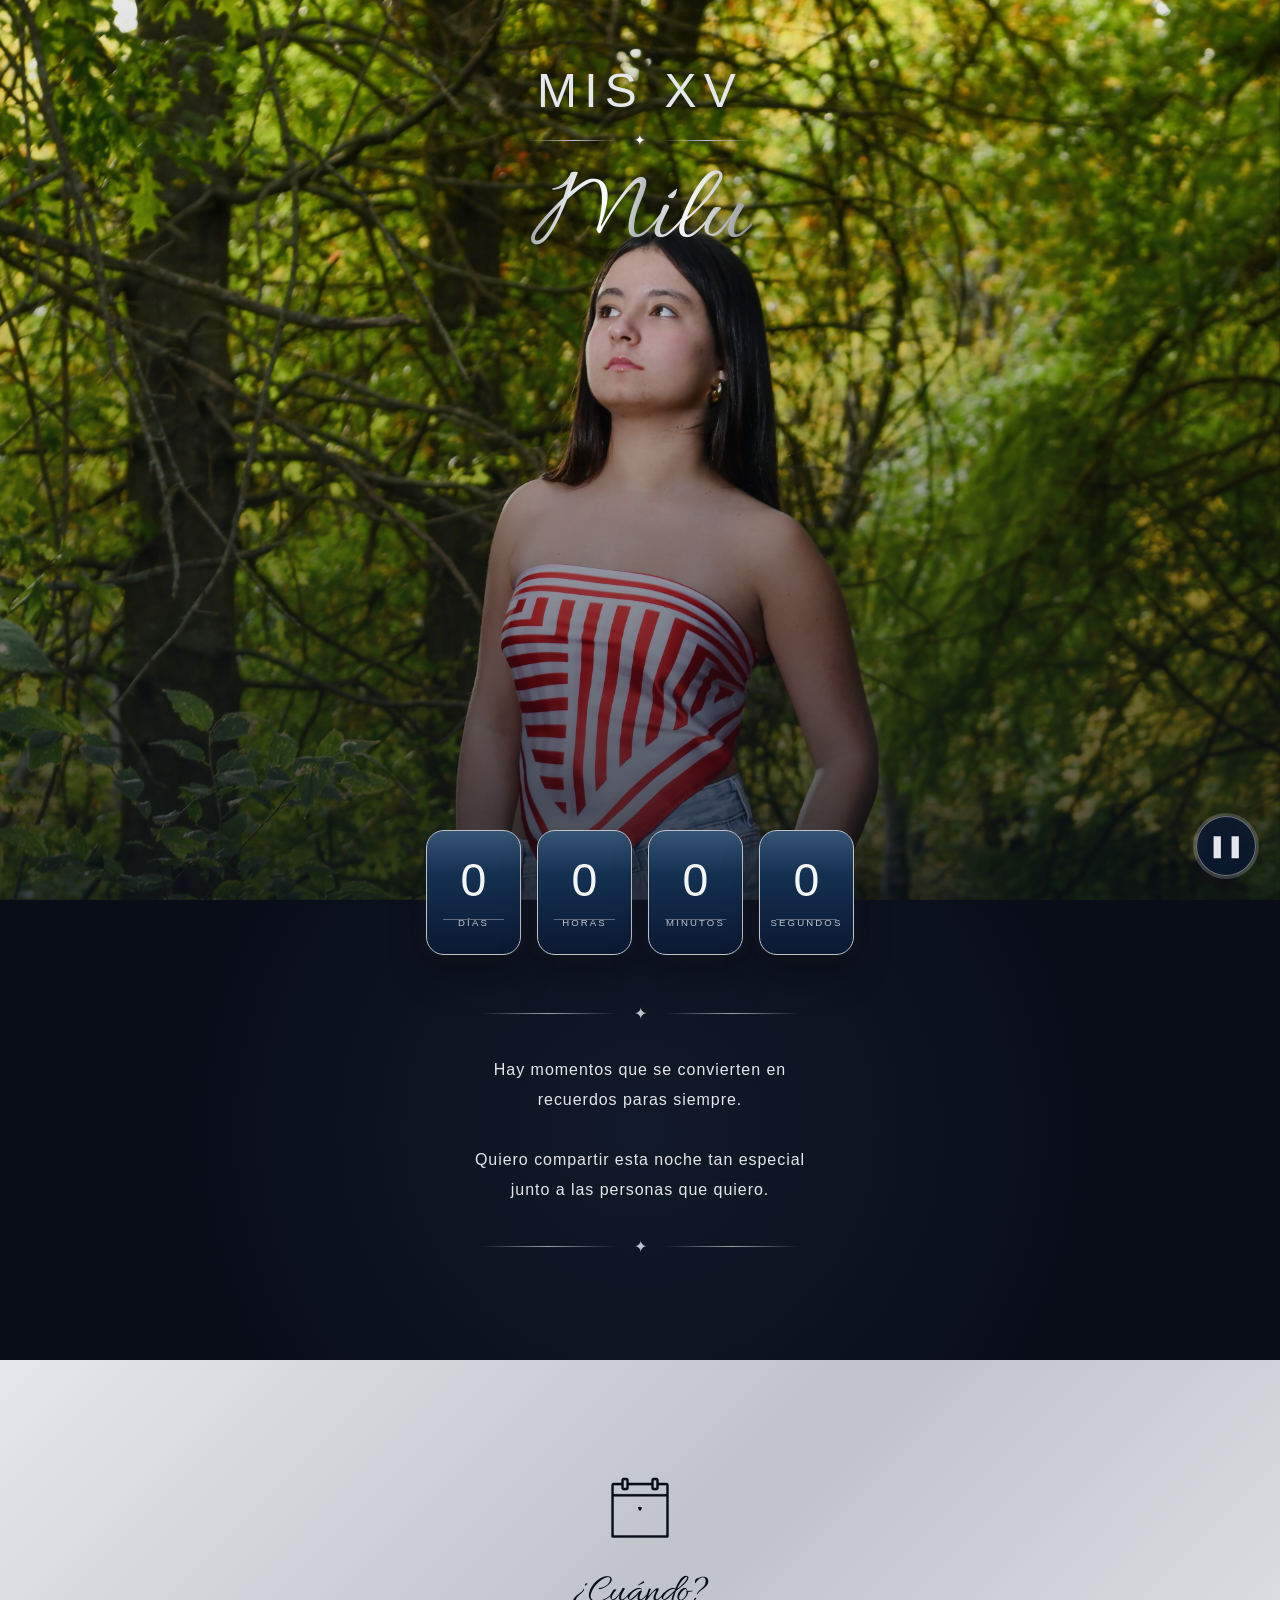
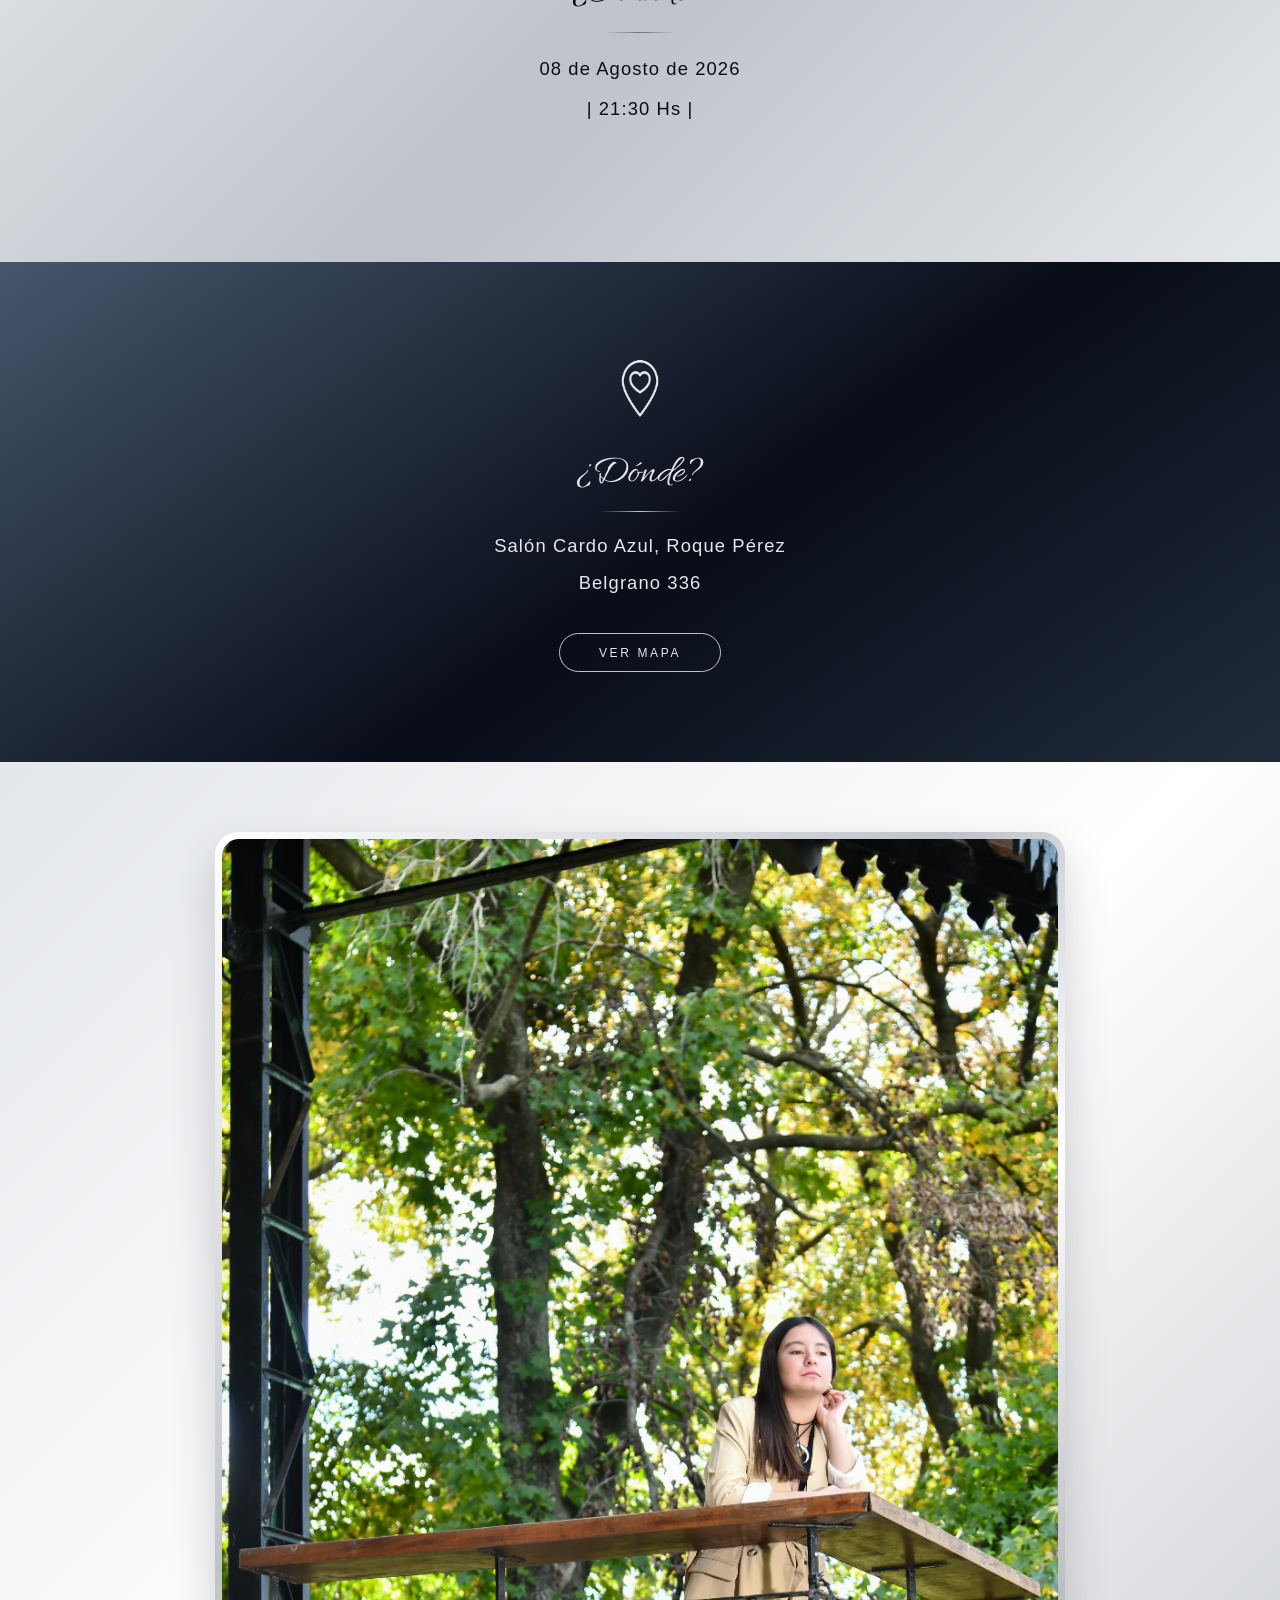
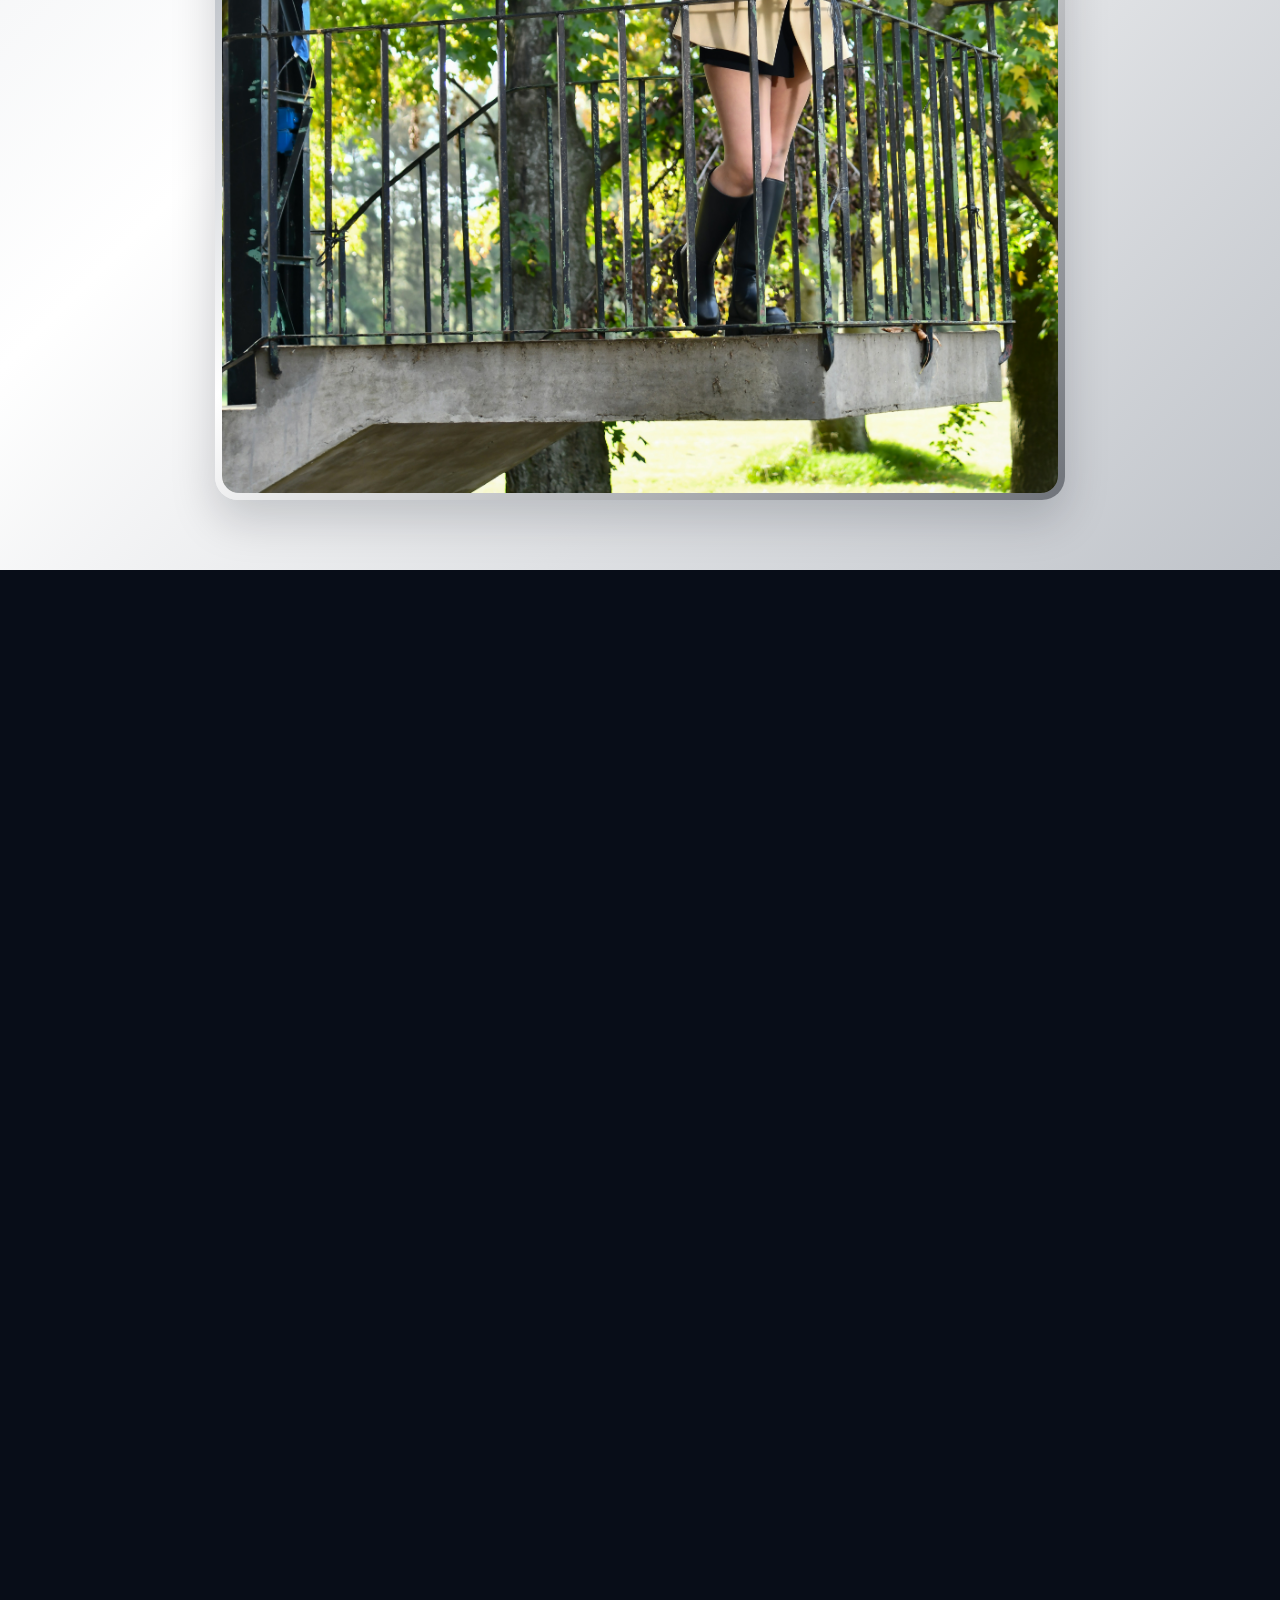
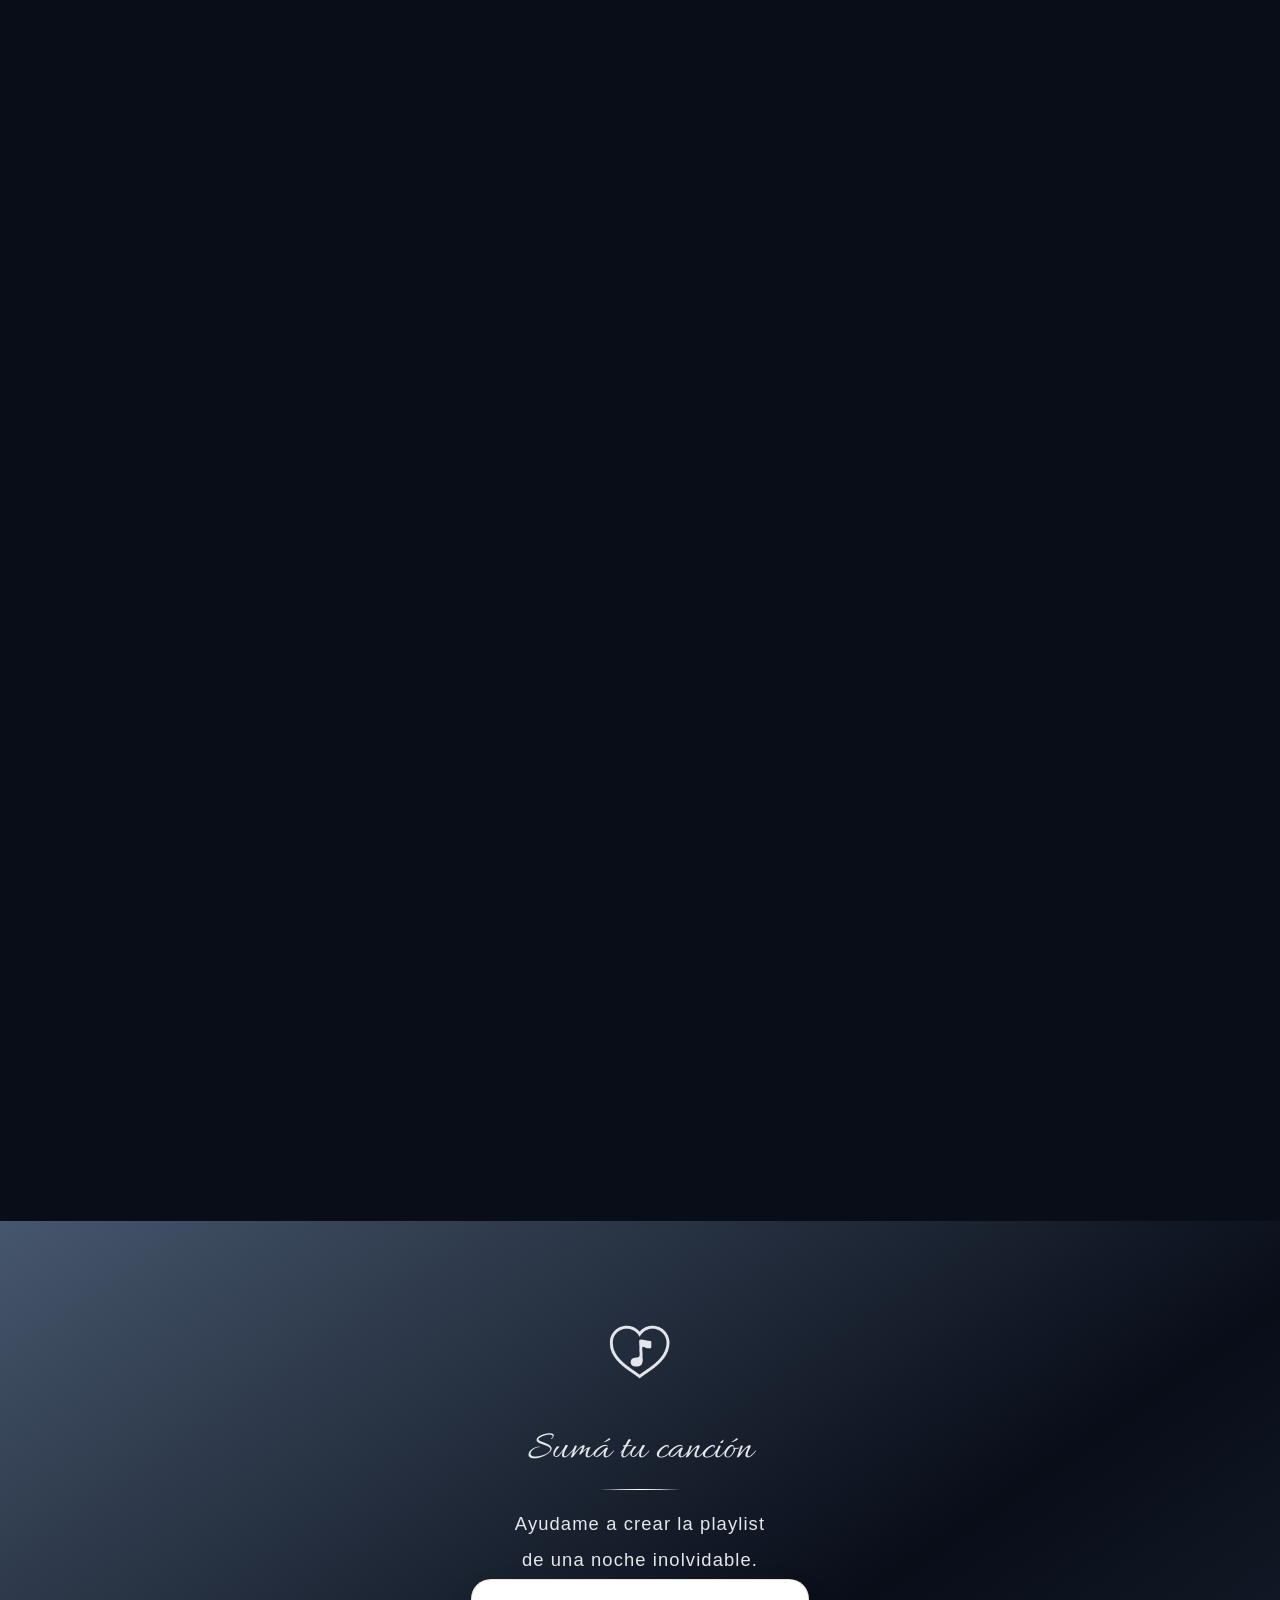
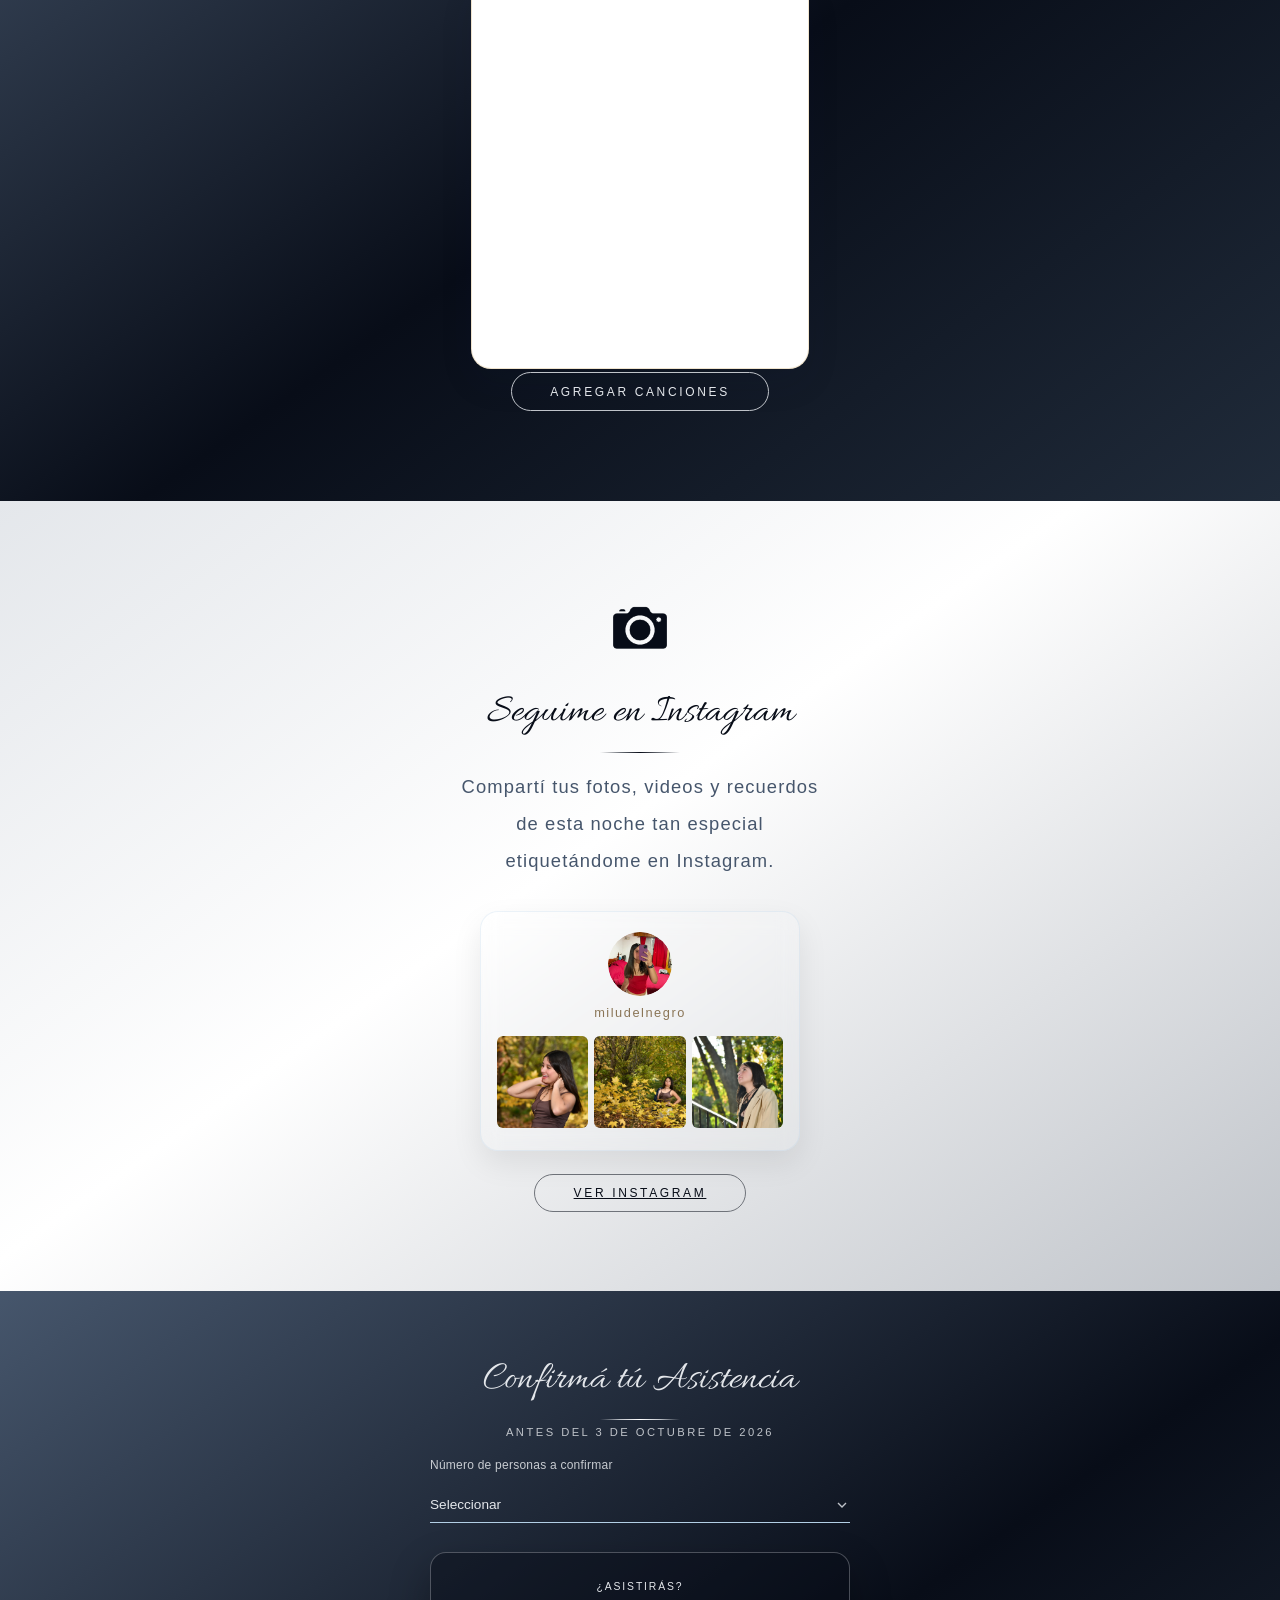
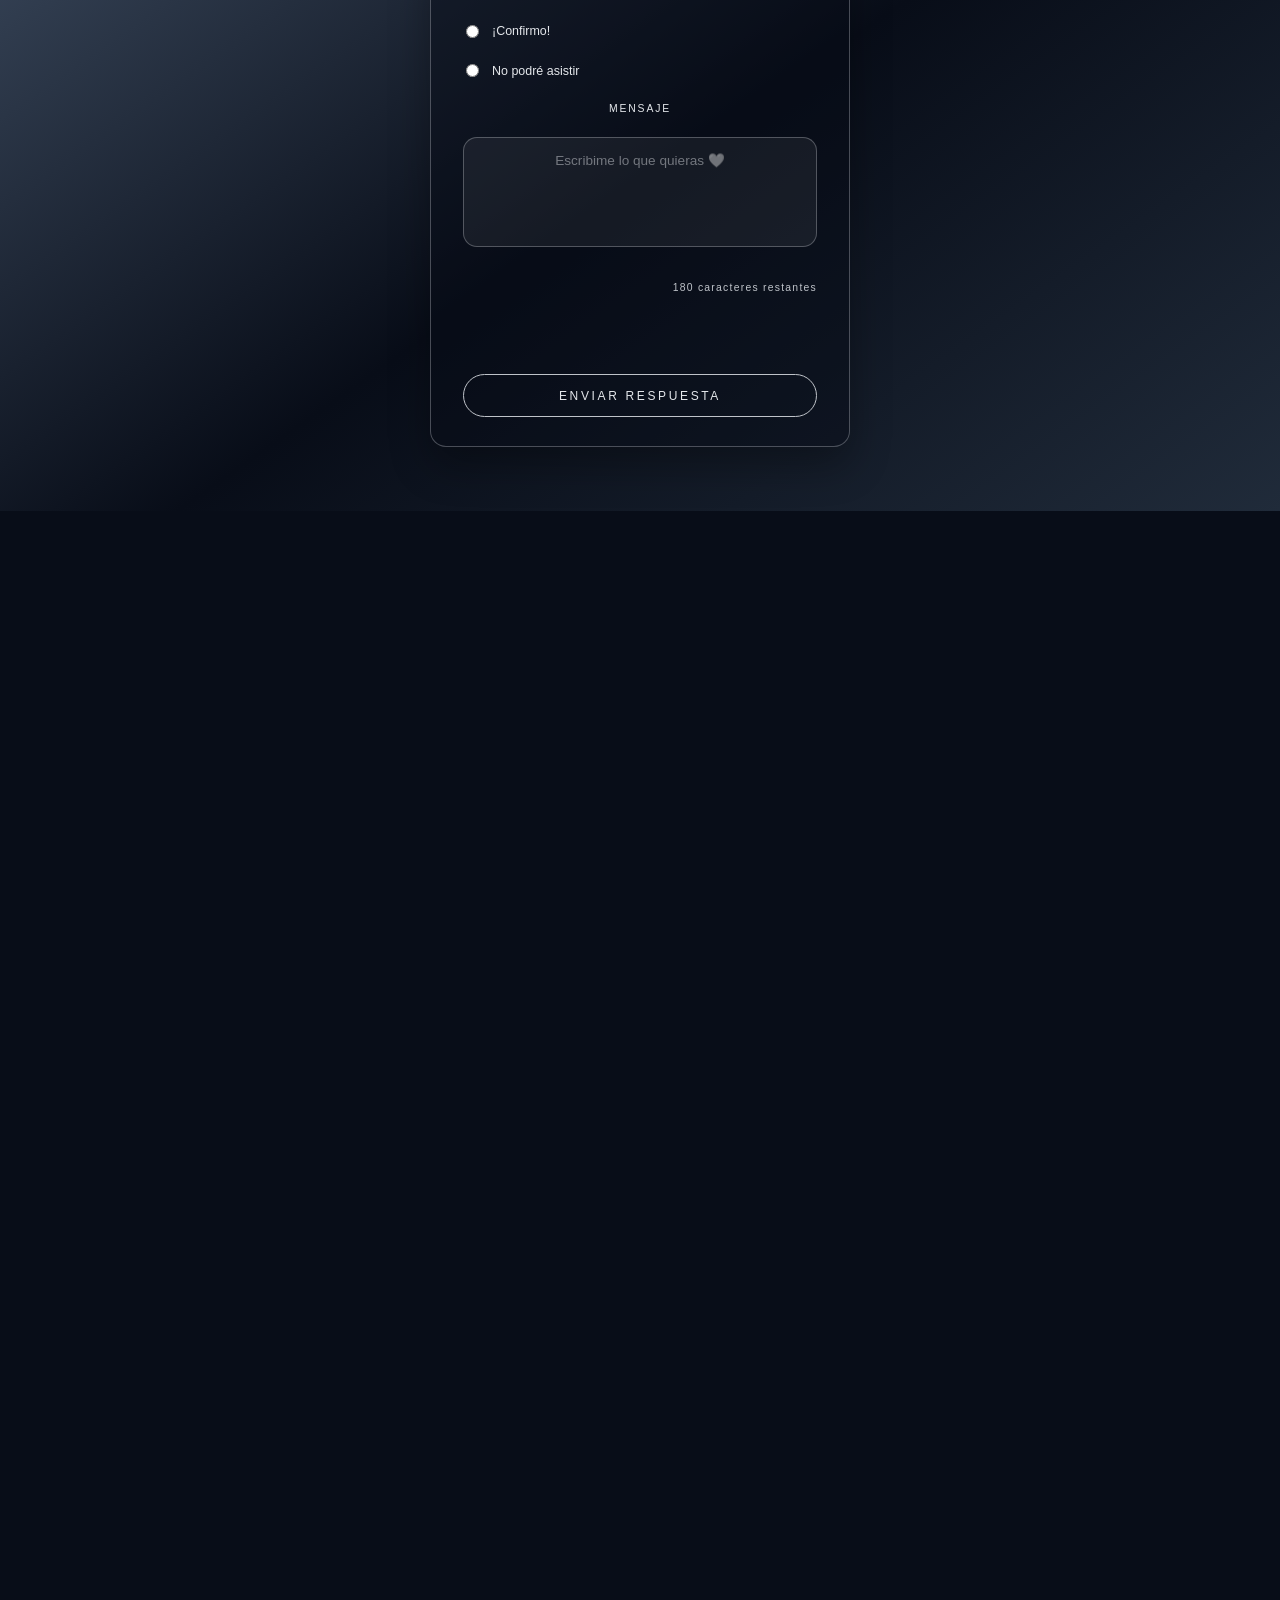
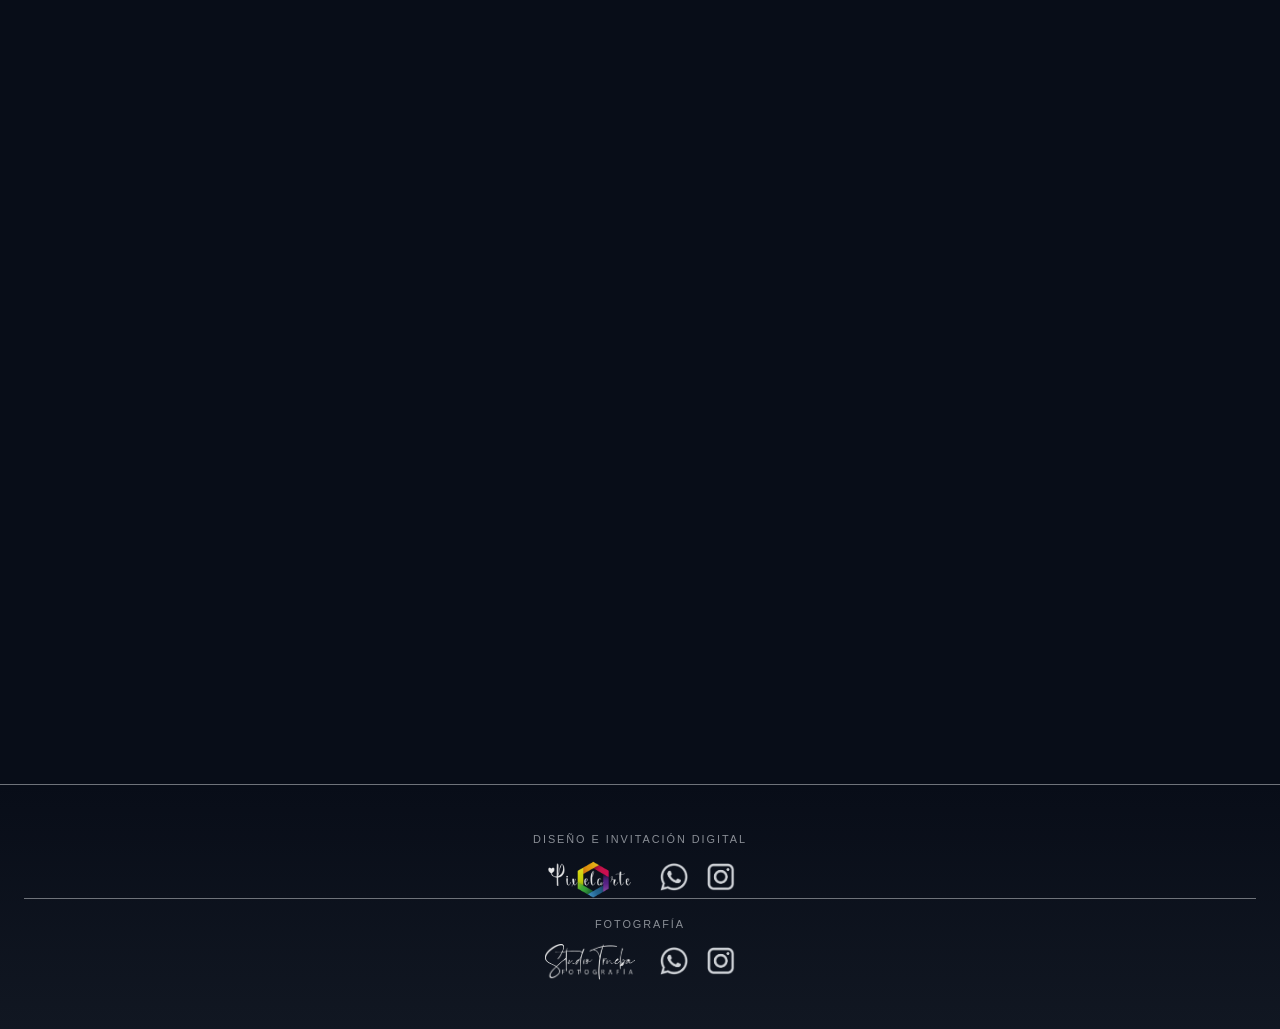
==== invitacion.html @ 4d9548cb "Add files via upload" ====
<!DOCTYPE html>
<html lang="es">
<head>
  <meta charset="UTF-8" />
  <meta name="viewport" content="width=device-width, initial-scale=1.0" />
  <title>Mis XV Milagros</title>

  <link rel="icon" type="image/png" href="Pixelarte Isologotipo.png">

  <link rel="stylesheet" href="inv.css">
</head>
<body>

  <!-- Música -->
  <audio id="musica" loop>
    <source src="Shawn Mendes ‒ There's Nothing Holding Me Back (Lyrics).mp3" type="audio/mpeg">
  </audio>

  <!-- Botón música -->
  <button id="musicToggle" class="music-btn">▶</button>

<section class="foto-portada">
  <img src="Inicio Web.JPG" class="hero-desktop" alt="Foto de la quinceañera">
  <img src="Inicio Web.JPG" class="hero-mobile" alt="Foto">
  <div class="hero-text">
    <span class="hero-title">MIS XV</span>

<div class="hero-divider">
    <span>✦</span>
</div>

<span class="hero-name">Milu</span>
  </div>

  
   <!-- CUENTA REGRESIVA -->
  <div class="countdown-wrapper">
    <div class="countdown">
      <div class="time-box">
        <span id="days">0</span>
        <small>DÍAS</small>
      </div>
      <div class="time-box">
        <span id="hours">0</span>
        <small>HORAS</small>
      </div>
      <div class="time-box">
        <span id="minutes">0</span>
        <small>MINUTOS</small>
      </div>
      <div class="time-box">
        <span id="seconds">0</span>
        <small>SEGUNDOS</small>
      </div>
    </div>
  </div>
</section>


 <section class="frase-separador">

    <div class="linea reveal">
        ✦
    </div>

    <p class="frase-texto reveal">
        Hay momentos que se convierten en <br>
        recuerdos paras siempre.
    </p>

    <p class="frase-texto reveal">
        Quiero compartir esta noche tan especial<br>
        junto a las personas que <span>quiero</span>.
    </p>

    <div class="linea reveal">
        ✦
    </div>

</section>

<section class="section-fecha reveal">
  <div class="fecha-contenido">
    
    <div class="fecha-icono">
      <img src="Calendario.gif" alt="Calendario">
    </div>

    <h2 class="fecha-titulo">¿Cuándo?</h2>

    <p class="fecha-texto">
      08 de Agosto de 2026<br>
      | 21:30 Hs |
    </p>

  </div>
</section>

<section class="donde-section reveal">

  <!-- ICONO (poné tu imagen acá) -->
  <img src="Ubicacion.gif" alt="Ubicación" class="icono-donde">

  <p class="donde-titulo">¿Dónde?</p>

  <p class="donde-info">
    Salón Cardo Azul, Roque Pérez <br>
    Belgrano 336
  </p>

  <button class="donde-boton" onclick="abrirMapa('fiesta')">
    VER MAPA
  </button>

</section>
<!-- MAPA MODAL -->
<div id="mapaModal" class="mapa-modal">
  <div class="mapa-contenido">
    <button class="mapa-cerrar" onclick="cerrarMapa()"></button>
    
   <iframe
  src="https://www.google.com/maps/embed?pb=!1m18!1m12!1m3!1d3252.2350326056117!2d-59.33684642531262!3d-35.39942437267951!2m3!1f0!2f0!3f0!3m2!1i1024!2i768!4f13.1!3m3!1m2!1s0x95bdbb820960607d%3A0x8598be54814e722d!2sBelgrano%20336%2C%20B7245%20Roque%20P%C3%A9rez%2C%20Provincia%20de%20Buenos%20Aires!5e0!3m2!1ses-419!2sar!4v1790302000370!5m2!1ses-419!2sar"
  width="600"
  height="450"
  style="border:0;"
  allowfullscreen=""
  loading="lazy"
  referrerpolicy="strict-origin-when-cross-origin">
</iframe>
  </div>
</div>

<section class="foto-fija-section reveal">

  <div class="foto-fija-container">
    <img src="1.JPG" alt="">
  </div>

</section>

<section class="dresscode-section reveal">

  <!-- ICONO (reemplazá src por el tuyo) -->
  <img src="Diamante.gif" alt="Dress Code" class="dresscode-icono">

  <h2 class="dresscode-titulo">Dress Code</h2>

  <p class="dresscode-tipo">ESTILO LIBRE</p>

  <div class="dresscode-linea"></div>

  <p class="dresscode-aclaracion">
    Sé vos mismo y vení listo <br>
    para disfrutar la fiesta.<br>
    
  </p>

</section>

<section class="regalo-section reveal">

  <div class="regalo-contenido">

    <!-- ICONO -->
    <div class="regalo-icono">
      <img src="Regalo.gif" alt="Regalo">
    </div>

    <h2 class="regalo-titulo">Regalo</h2>

   <p class="regalo-texto">
  Tu presencia es mi mejor regalo.<br>
  Pero si deseás tener un detalle conmigo,<br>
  en el salón encontrarás una urna disponible.<br>
</p>

  </section>

<section class="carousel-section carousel-horizontal reveal">

  <div class="carousel-container carousel-hidden">

    <button class="carousel-btn prev" onclick="moveSlide(this, -1)">‹</button>
<button class="carousel-btn next" onclick="moveSlide(this, 1)">›</button>


    <div class="carousel-track">
      
      <div class="carousel-item"><img src="2.JPG" alt=""></div>
      <div class="carousel-item"><img src="3.JPG" alt=""></div>
       <div class="carousel-item"><img src="4.JPG" alt=""></div>
      <div class="carousel-item"><img src="2.JPG" alt=""></div>
      <div class="carousel-item"><img src="3.JPG" alt=""></div>
       <div class="carousel-item"><img src="4.JPG" alt=""></div>
       <div class="carousel-item"><img src="2.JPG" alt=""></div>
      <div class="carousel-item"><img src="3.JPG" alt=""></div>
       <div class="carousel-item"><img src="4.JPG" alt=""></div>
       <div class="carousel-item"><img src="2.JPG" alt=""></div>
      <div class="carousel-item"><img src="3.JPG" alt=""></div>
       <div class="carousel-item"><img src="4.JPG" alt=""></div>
       <div class="carousel-item"><img src="2.JPG" alt=""></div>
      <div class="carousel-item"><img src="3.JPG" alt=""></div>
       <div class="carousel-item"><img src="4.JPG" alt=""></div>
       <div class="carousel-item"><img src="2.JPG" alt=""></div>
      <div class="carousel-item"><img src="3.JPG" alt=""></div>
       <div class="carousel-item"><img src="4.JPG" alt=""></div>
       <div class="carousel-item"><img src="2.JPG" alt=""></div>
      <div class="carousel-item"><img src="3.JPG" alt=""></div>
       <div class="carousel-item"><img src="4.JPG" alt=""></div>
       <div class="carousel-item"><img src="2.JPG" alt=""></div>
      <div class="carousel-item"><img src="3.JPG" alt=""></div>
       <div class="carousel-item"><img src="4.JPG" alt=""></div>
       <div class="carousel-item"><img src="2.JPG" alt=""></div>
      <div class="carousel-item"><img src="3.JPG" alt=""></div>
       <div class="carousel-item"><img src="4.JPG" alt=""></div>
    </div>

  </div>

</section>

<section class="frase-separador frase-oscura reveal">

  <div class="linea reveal">
    ✦
</div>

<p class="frase-texto-oscura reveal">
    Quiero que esta noche sea un <br>
    recuerdo que llevemos <span>siempre</span>.
</p>

<div class="linea reveal">
    ✦
</div>

</section>
<section class="musica-section reveal">

  <img src="Musica.gif" alt="Música" class="musica-icono">

  <h2 class="musica-titulo">Sumá tu canción</h2>

  <p class="musica-texto">
    Ayudame a crear la playlist<br>
     de una noche inolvidable.
  </p>

  <!-- 🎧 VISTA PREVIA SPOTIFY -->
  <div class="spotify-preview">
    <iframe
src="https://open.spotify.com/embed/playlist/6BNANlBzq4NUE1zAoChmsZ?utm_source=generator"
loading="lazy"
allow="autoplay; clipboard-write; encrypted-media; fullscreen; picture-in-picture">
</iframe>
  </div>

  <a
href="https://open.spotify.com/playlist/6BNANlBzq4NUE1zAoChmsZ"
  target="_blank"
  class="musica-boton"
>
  AGREGAR CANCIONES
</a>

</section>


<section class="instagram-section reveal">

  <div class="instagram-contenido">

    <!-- ICONO (logo instagram / gif) -->
    <div class="instagram-icono">
      <img src="Instagram.gif" alt="Instagram">
    </div>

    <h2 class="instagram-titulo">Seguime en Instagram</h2>

    <p class="instagram-texto">
      Compartí tus fotos, videos y recuerdos<br>
de esta noche tan especial<br>
      etiquetándome en Instagram.<br>
    </p>

    <div class="instagram-preview">
  <img src="Foto Perfil.png" alt="Perfil de Instagram" class="ig-avatar">

  <p class="ig-user">miludelnegro</p>

  <div class="ig-grid">
    <img src="2.JPG" alt="">
    <img src="3.JPG" alt="">
    <img src="4.JPG" alt="">
  </div>
</div>

    <a
  href="https://www.instagram.com/alma.garabento?utm_source=ig_web_button_share_sheet&igsh=ZDNlZDc0MzIxNw=="
  target="_blank"
  class="instagram-boton"
>
  VER INSTAGRAM
</a>

  </div>

</section>

<section class="asistencia-section reveal">
  <p class="asistencia-titulo">Confirmá tú Asistencia</p>
  <p class="asistencia-fecha">Antes del 3 de Octubre de 2026</p>

  <!-- CANTIDAD (AFUERA DEL CUADRO) -->
<div class="cantidad-wrapper">
  <label for="cantidadPersonas" class="label">
    Número de personas a confirmar
  </label>

  <select name="entry.540690027" id="cantidadPersonas" required>
    <option value="">Seleccionar</option>
    <option value="1">1 persona</option>
    <option value="2">2 personas</option>
    <option value="3">3 personas</option>
    <option value="4">4 personas</option>
    <option value="5">5 personas</option>
    <option value="6">6 personas</option>
    <option value="7">7 personas</option>
  </select>
</div>

  <div class="asistencia-card">
    <form
  id="asistenciaForm"
 action="https://docs.google.com/forms/d/e/1FAIpQLScaWDe6LGc5EDMySJJNDjxxg3Fx_kUuYJcb5LtLAADSoxAQAQ/formResponse"
      method="POST"
      target="hidden_iframe"
    >
   <input
  type="hidden"
  name="entry.540690027"
  id="cantidadHidden"
/>

<div class="campo campo-radios">
        <label class="label">¿Asistirás?</label>

        <label class="radio-item">
          <input type="radio" name="entry.1779840284" value="Confirmo Asistencia" required>
          <span>¡Confirmo!</span>
        </label>

        <label class="radio-item">
          <input type="radio" name="entry.1779840284" value="No podré asistir">
          <span>No podré asistir</span>
        </label>
      </div>

      <!-- Personas extra (2,3,4,5) -->
<div id="personasExtra"></div>

           <!-- INVITADOS -->
      <div id="personasContainer"></div>

      <!-- CAMPO OCULTO -->
     <textarea
  name="entry.555114571"
  id="datosFinales"
  style="display:none;"
></textarea>


      <!-- MENSAJE -->
      <div class="campo">
  <label class="label">Mensaje</label>

  <textarea
    name="entry.1248954764"
    id="mensaje"
    placeholder="Escribime lo que quieras 🤍"
    maxlength="200"
  ></textarea>

  <small id="contador" style="
    display:block;
    margin-top:6px;
    font-size:0.65rem;
    letter-spacing:0.12em;
    color: #BFC3C9;
    text-align:right;
  ">
    180 caracteres restantes
  </small>
</div>

    </form>

    <button
  type="submit"
  class="asistencia-boton"
  form="asistenciaForm"
>
  ENVIAR RESPUESTA
</button>

    <iframe name="hidden_iframe" style="display:none;"></iframe>

    <div id="mensajeGracias" class="mensaje-gracias oculto">
      <p class="mensaje-titulo">¡GRACIAS!</p>
      <p class="mensaje-texto">Tu respuesta fue enviada correctamente 🤍</p>
    </div>
  </div>
</section>

<section class="calendario-section reveal">

  <div class="calendario-contenido">

    <!-- ICONO -->
    <div class="calendario-icono">
      <img src="Sobre.gif" alt="Calendario">
    </div>

    <h2 class="calendario-titulo">Reservá la Fecha</h2>

    <p class="calendario-texto">
      Reservá la fecha a tu calendario<br>
      y preparate para disfrutar<br>
      una noche inolvidable.
    </p>

    <a
href="https://calendar.google.com/calendar/render?action=TEMPLATE&text=Mis+XV+Milu&dates=20261024T003000Z/20261025T003000Z&details=Hay+noches+que+se+esperan+durante+mucho+tiempo+y+que+merecen+quedarse+para+siempre+en+el+coraz%C3%B3n.+Quiero+compartir+esta+noche+tan+especial+con+vos+y+que+seas+parte+de+mis+XV.+%E2%9C%A8&location=Sal%C3%B3n+Cardo+Azul,+Belgrano+336,+Roque+P%C3%A9rez,+Buenos+Aires"
target="_blank"
class="calendario-boton">
AGREGAR AL CALENDARIO
</a>

  </div>

</section>

<section class="frase-separador reveal">
  <div class="linea reveal">
    ✦
</div>

  <p class="frase-texto reveal">
    La cuenta regresiva ya comenzó...<br>
    <span>¡Te espero para celebrar juntos!</span>
</p>

  <div class="linea reveal">
    ✦
</div>
</section>

<section class="foto-espera-section reveal">

  <div class="foto-espera-contenido">

    <!-- FOTO VERTICAL -->
    <img src="Final.JPG" alt="Jaz" class="foto-espera-img">

    <!-- ICONO -->
    <img src="Globo.gif" alt="Icono" class="foto-espera-icono">

    <!-- TEXTO -->
    <p class="foto-espera-texto">Te espero!</p>
    <p class="foto-espera-nombre">Milagros</p>

  </div>

</section>

  <script src="script.js"></script>

  <footer class="footer">

  <!-- PIXELARTE -->
  <div class="footer-bloque">

    <p class="footer-label">
      Diseño e invitación digital
    </p>

    <div class="footer-contenido">

      <img src="Pixelarte Logotipo.png" alt="Pixelarte" class="footer-logo">

      <div class="footer-redes">

        <a
          href="https://wa.me/5492345478614"
          target="_blank"
          aria-label="WhatsApp"
          class="footer-icono"
        >
          <img src="Whatsapp.png" alt="WhatsApp">
        </a>

        <a
          href="https://www.instagram.com/pixelartechivilcoy/"
          target="_blank"
          aria-label="Instagram"
          class="footer-icono"
        >
          <img src="Instagram.png" alt="Instagram">
        </a>

      </div>

    </div>

  </div>

  <!-- FOTÓGRAFO -->
  <div class="footer-bloque">

    <p class="footer-label">
      Fotografía
    </p>

    <div class="footer-contenido">

      <img src="Logo Blanco.png" alt="Fotógrafo" class="footer-logo">

      <div class="footer-redes">

        <a
          href="https://wa.me/5492345522640"
          target="_blank"
          aria-label="WhatsApp"
          class="footer-icono"
        >
          <img src="Whatsapp.png" alt="WhatsApp">
        </a>

        <a
          href="https://www.instagram.com/studiotrueba/"
          target="_blank"
          aria-label="Instagram"
          class="footer-icono"
        >
          <img src="Instagram.png" alt="Instagram">
        </a>

      </div>

    </div>

  </div>

</footer>

</body>
</html>
---- inv.css ----
* {
  margin: 0;
  padding: 0;
  box-sizing: border-box;
}
body {
  margin: 0;
  font-family: 'Open', sans-serif;
  background-color: #080D18;
}

@font-face {
  font-family: 'Allura';
  src: url('Allura-Regular.ttf') format('truetype');
}

@font-face {
  font-family: 'Barlow';
  src: url('Barlow-Regular.ttfç') format('truetype');
}

.foto-portada{
    position: relative;
    width: 100%;
    height: 100vh;
    overflow: visible;
}

.foto-portada::after{
    content:"";
    position:absolute;
    inset:0;

    background:linear-gradient(
        180deg,
        rgba(8,13,24,.10) 0%,
        rgba(8,13,24,.28) 48%,
        rgba(8,13,24,.78) 100%
    );

    z-index:1;
}

.foto-portada img {
  position: relative;
  z-index: 1;
}

/* Foto principal */
.foto-portada img {
  position: relative;
  width: 100%;
  height: 100%;
  object-fit: cover;
  object-position: center 45%;
  z-index: 1;
  object-position: center top;
  border-radius: 0;
  box-shadow: none;
  will-change: transform;
  transition: transform 0.1s linear;
}

.hero-desktop{
  display:block;
}

.hero-mobile{
  display:none;
}

@media (max-width:480px){

  .hero-desktop{
    display:none;
  }

  .hero-mobile{
    display:block;
    width:100%;
    height:100%;
    object-fit:cover;
    object-position:center;
  }

}

/* Botón música */
.music-btn {
  position: fixed;
  bottom: 24px;
  right: 24px;

  width: 60px;
  height: 60px;

  border-radius: 50%;
  border: 1px solid rgba(191,195,201,.55);

  background: rgba(10,25,49,.85);
  backdrop-filter: blur(10px);

  color: #E4E7EB;
  font-size: 22px;

  cursor: pointer;
  z-index: 9999;

  display: flex;
  align-items: center;
  justify-content: center;

  box-shadow: 0 0 0 3px rgba(191,195,201,.25);

  transition: all .3s ease;
}

.music-btn:hover{
  transform: scale(1.08);
  background:#46566C;
}

.music-btn.paused{
  opacity:.65;
}

.music-btn:hover {
  transform: scale(1.08);
}

.music-btn.paused {
  opacity: 0.65;
}

.foto-portada img {
  will-change: transform;
  transition: transform 0.1s linear;
}

.countdown-wrapper {
  position: absolute;
  bottom: -55px;            /* mitad sobre foto / mitad blanco */
  left: 50%;
  transform: translateX(-50%);
  width: 100%;
  display: flex;
  justify-content: center;
  z-index: 10;
}

.countdown {
  display: flex;
  gap: 1rem;
  background: transparent;
}

.time-box{

  width:95px;
  height:125px;

  display:flex;
  flex-direction:column;
  justify-content:center;
  align-items:center;

  position:relative;
  overflow:hidden;

  border-radius:18px;

  background:linear-gradient(
    160deg,
    #202631 0%,
    #080D18 55%,
    #111722 100%
  );

  border:1px solid #BFC3C9;

  box-shadow:
    0 18px 35px rgba(0,0,0,.35),
    0 0 18px rgba(191,195,201,.08);
}

.time-box::before{
    content:"";
    position:absolute;
    left:0;
    top:0;
    width:100%;
    height:35%;

    background:linear-gradient(
        180deg,
        rgba(255,255,255,.12),
        rgba(255,255,255,0)
    );

    pointer-events:none;
}

.time-box::after{

    content:"";

    position:absolute;

    left:16px;
    right:16px;

    bottom:34px;

    height:1px;

  background:rgba(191,195,201,.45);

}

.time-box span{

    font-family:'Barlow',sans-serif;

    font-size:2.9rem;

    font-weight:300;

    line-height:1;

  color:#F4F5F6;
}

.time-box small{

    margin-top:14px;

    font-size:.60rem;

    letter-spacing:.22em;

  color:#BFC3C9;
}

.time-box{
  background: linear-gradient(
    180deg,
    #1A3D63 0%,
    #0A1931 100%
  );
}

@media (max-width: 480px) {
  .time-box {
    width: 75px;
    height: 110px;
  }

  .time-box span {
    font-size: 2.2rem;
  }

  .countdown-wrapper {
    bottom: -40px;
  }
}

.hero-text {
  position: absolute;
  top: 7%;
  left: 50%;
  transform: translateX(-50%);
  text-align: center;
  z-index: 2;
  pointer-events: none;
}


.hero-title {
  display: block;
  font-family: 'Barlow', sans-serif;
  font-size: 3rem;
  letter-spacing: .45rem;
  color:#E4E7EB;
  text-shadow:
    0 2px 12px rgba(0,0,0,.35);  
  font-weight:300;
}

.hero-name{
  display:block;
  font-family:'Allura', cursive;
  font-size:clamp(4.2rem, 11vw, 6.8rem);
  line-height:1;
  letter-spacing:0;
  margin-top:.3rem;

  background:linear-gradient(
    105deg,
    #6F737A 0%,
    #E4E7EB 20%,
    #FFFFFF 36%,
    #AEB3BA 50%,
    #F4F5F6 68%,
    #777C84 100%
  );

  -webkit-background-clip:text;
  -webkit-text-fill-color:transparent;
  background-clip:text;

  filter:drop-shadow(0 4px 12px rgba(0,0,0,.45));

  text-shadow:none;
}

.hero-divider{
    display:flex;
    align-items:center;
    justify-content:center;
    margin:.9rem 0;
}

.hero-divider::before,
.hero-divider::after{

    content:"";
    width:90px;
    height:1px;

  background:linear-gradient(
    90deg,
    transparent,
    #BFC3C9,
    transparent
  );
}

.hero-divider span{

    margin:0 16px;

  color:#FFFFFF;

  text-shadow:
    0 0 6px rgba(255,255,255,.8),
    0 0 16px rgba(191,195,201,.5);
    font-size:.9rem;
}


@keyframes aparecerNombre{

    from{
        opacity:0;
        transform:translateY(25px);
    }

    to{
        opacity:1;
        transform:translateY(0);
    }

}

.hero-name{

    opacity:0;
    animation:aparecerNombre 1.2s ease forwards;
    animation-delay:.8s;
}

@media (max-width: 480px) {

  /* TEXTO */
  .hero-text {
    top: 35%;
    transform: translateX(-50%);
  }

  .hero-title {
    font-size: 2rem;
    letter-spacing: 2px;
  }

   .hero-name {
    font-size: clamp(3.2rem, 14vw, 4.5rem);
    margin-top: -0.2rem;
  }

  /* CUENTA */
  .countdown {
    gap: 0.9rem;
  }

  .time-box {
    width: 65px;
    height: 80px;
  }

  .time-box span {
    font-size: 1.4rem;
  }

  .time-box small {
    font-size: 0.55rem;
  }
}

.section-fecha {
  background:
    linear-gradient(
      135deg,
      #E4E7EB 0%,
      #BFC3C9 50%,
      #E4E7EB 100%
    );

  padding:110px 20px 100px;
  text-align:center;
}

.fecha-titulo {
  font-family:'Allura', cursive;
  font-size:clamp(2.1rem, 4.5vw, 2.5rem);
  font-weight:normal;
  color:#080D18;
  letter-spacing:0;
  margin:1.2rem 0 1rem;
}

.donde-titulo {
  font-family:'Allura', cursive;
  font-size:clamp(2.1rem, 4.5vw, 2.5rem);
  font-weight:normal;
  color:#E4E7EB;
  letter-spacing:0;
  margin:1.2rem 0 1rem;
}
.dresscode-titulo {
  font-family: 'Allura', cursive;
  font-size: clamp(2.1rem, 4.5vw, 2.5rem);
  font-weight: normal;
  color: #0A1931;
  letter-spacing: 0;
  margin: 1.2rem 0 1rem;
}

.album-titulo {
  font-family: 'Allura', cursive;
  font-size: clamp(2.1rem, 4.5vw, 2.5rem);
  font-weight: normal;
  color:#D88A86;
  letter-spacing: 0;
  margin: 1.2rem 0 1rem;
}
.dresscode-aclaracion {
  font-family: 'Barlow', sans-serif;
  font-size: clamp(1rem, 2.8vw, 1.15rem);
  letter-spacing: 0.06em;
  line-height: 2.1;
  color:#111B2D;
  text-align: center;
  margin-bottom: 2rem;
}

.fecha-texto,
.donde-info, 
.album-texto{
  font-family: 'Barlow', sans-serif;
  font-size: clamp(1rem, 2.8vw, 1.15rem);
  letter-spacing: 0.06em;
  line-height: 2.2;
    color:#080D18;

  text-align: center;
  margin-bottom: 2rem;
}

.donde-info {
  color:#E4E7EB;
  line-height:2;
}

.fecha-icono img,
.icono-donde,
.dresscode-icono,
.album-icono {
  width: 78px;
  margin: 0 auto 1rem;
  display: block;
}

.fecha-titulo::after {
  content:"";
  display:block;
  width:70px;
  height:1px;

  background:linear-gradient(
    90deg,
    transparent,
    #6F737A,
    transparent
  );

  margin:14px auto 0;
}

.donde-titulo::after {
  content:"";
  display:block;
  width:80px;
  height:1px;

  background:linear-gradient(
    90deg,
    transparent,
    #BFC3C9,
    transparent
  );

  margin:12px auto 0;
}

.fecha-contenido {
  max-width: 600px;
  margin: 0 auto;
  color: #8A7556;
}

@keyframes floatIcon {
  0% { transform: translateY(0); }
  50% { transform: translateY(-6px); }
  100% { transform: translateY(0); }
}

.fade-section {
  opacity: 0;
  transform: translateY(30px);
  transition: opacity 0.8s ease, transform 0.8s ease;
}

.fade-section.visible {
  opacity: 1;
  transform: translateY(0);
}

@media (max-width: 480px) {
  .section-fecha {
    padding: 70px 20px;
  }

  .fecha-titulo {
    font-size: 2rem;
  }

  .fecha-texto {
    font-size: 0.95rem;
  }
}

.donde-section {
  background:
    linear-gradient(
      145deg,
      #46566C 0%,
      #080D18 55%,
      #202B3A 100%
    );

  padding:90px 20px;
  text-align:center;
}

.donde-boton {
  background:transparent;
  border:1px solid #BFC3C9;
  color:#E4E7EB;


  padding: 0.7rem 2.4rem;
  border-radius: 999px; /* pill = pro */
  
  font-family: 'Barlow', sans-serif;
  font-size: 0.75rem;
  letter-spacing: 0.22em;
  text-transform: uppercase;

  cursor: pointer;

  transition:
    background-color 0.35s ease,
    color 0.35s ease,
    transform 0.25s ease,
    box-shadow 0.25s ease;
}

.donde-boton:hover {
  background: #BFC3C9;
  color: #080D18;
  border-color: #BFC3C9;

  transform: translateY(-2px);

  box-shadow:
    0 8px 20px rgba(0,0,0,.25),
    0 0 14px rgba(191,195,201,.12);
}

.donde-boton:active,
.album-boton:active,
.musica-boton:active,
.instagram-boton:active,
.calendario-boton:active,
.asistencia-boton:active {
  transform: translateY(0);
  box-shadow: 0 4px 10px rgba(0, 0, 0, 0.12);
}

.donde-boton:focus-visible,
.album-boton:focus-visible,
.musica-boton:focus-visible,
.instagram-boton:focus-visible,
.calendario-boton:focus-visible,
.asistencia-boton:focus-visible {
  outline: none;
  box-shadow: 0 0 0 3px rgba(203, 181, 139, 0.35);
}

@media (max-width: 480px) {
  .fecha-icono img,
  .icono-donde {
    width: 65px;
  }

  .fecha-texto,
  .donde-info {
    font-size: 0.95rem;
  }
}

/* =======================
   🗺️ MAPA MODAL
======================= */

.mapa-modal {
  position: fixed;
  inset: 0;

  background: rgba(8,13,24,.82);
  backdrop-filter: blur(10px);

  display: none;
  align-items: center;
  justify-content: center;

  z-index: 99999;
}

.mapa-modal.activo {
  display: flex;
}

.mapa-contenido {
  position: relative;

  width: 90%;
  max-width: 800px;
  height: 70vh;

  background: #080D18;

  border-radius: 20px;

  border: 1px solid #BFC3C9;

  overflow: hidden;

  box-shadow:
    0 25px 60px rgba(0,0,0,.5),
    0 0 25px rgba(191,195,201,.08);
}

.mapa-contenido iframe {
  width: 100%;
  height: 100%;
  border: none;
}

.mapa-cerrar {
  position: absolute;
  top: 12px;
  right: 12px;

  width: 38px;
  height: 38px;

  display: flex;
  align-items: center;
  justify-content: center;

  background: rgba(8,13,24,.85);

  border: 1px solid #BFC3C9;
  border-radius: 50%;

  cursor: pointer;
  z-index: 10;

  color: #E4E7EB;

  transition:
    background .3s ease,
    color .3s ease,
    transform .25s ease;
}

.mapa-cerrar::before {
  content: "×";
  font-size: 1.5rem;
  font-weight: 300;
  line-height: 1;
}

.mapa-cerrar:hover {
  background: #BFC3C9;
  color: #080D18;
  transform: scale(1.06);
}

.cerrar-album::before {
  content: "×";
  font-size: 1.5rem;
  font-weight: 300;
  line-height: 1;
}

.cerrar-album:hover {
  background: #BFC3C9;
  color: #080D18;
  transform: scale(1.06);
}

/* =======================
   FRASE SEPARADOR
======================= */

.frase-separador {
  width: 100vw;
  margin-left: calc(50% - 50vw);
  margin-right: calc(50% - 50vw);

  padding: 4.5rem 1.5rem;

  background:
    radial-gradient(
      circle at center,
      #111A2A 0%,
      #080D18 70%
    );

  position: relative;
  z-index: 3;
  text-align: center;
  overflow: hidden;
}

.linea {
  display:flex;
  align-items:center;
  justify-content:center;
  gap:18px;

  color:#BFC3C9;

  font-size:1rem;
  width:320px;
  margin:2rem auto;
}

.linea::before,
.linea::after {
  content:"";
  flex:1;
  height:1px;

  background:linear-gradient(
    90deg,
    transparent,
    #BFC3C9,
    transparent
  );

  opacity:.8;
}


.linea-oscura {
  display: block;
  width: 70%;
  max-width: 600px;
  height: 1.5px;
  margin: 1.4rem auto;
  background-color:#F3C2BD;
}
.frase-texto {
  font-family:'Barlow', sans-serif;
  font-size:1rem;
  font-weight:300;
  letter-spacing:.06em;
  line-height:1.9;

  color:#E4E7EB;

  text-align:center;
  max-width:620px;
  margin:0 auto 1.8rem;
}

.frase-texto span {
  color:#E4E7EB;
  font-weight:500;

  text-shadow:
    0 0 10px rgba(228,231,235,.18);
}

.frase-texto-oscura {
  font-family: 'Barlow', sans-serif;
  font-size: 1rem;      /* ⬅️ más grande */
  letter-spacing: 0.05em;
  line-height: 1.6;
  text-transform: uppercase;
  color:#FAF8F2;
  text-align: center;
  max-width: 800px;
  margin: 0 auto;
}

.frase-texto-oscura span{
    color:#E4C98B;
}

@media (max-width: 480px) {
  .frase-texto {
    font-size: 0.85rem;
    letter-spacing: 0.12em;
    line-height: 1.5;
  }
  .frase-separador .linea {
    width: 65%;
    max-width: none;
  }
}

@media (max-width: 480px) {
  .frase-separador {
    margin-top: -15px;   /* ⬅️ menos separación que en desktop */
  }
}

@media (max-width: 480px) {
  .section-blanca {
    height: 90px;    /* antes ~130px */
  }
}

/* =======================
   CARRUSEL
======================= */

.carousel-section {
  background: linear-gradient(
    180deg,
    #0A1931 0%,
    #132B4A 100%
  );
  padding: 3rem 1.5rem;
  overflow: hidden;
}

.carousel-container {
  overflow: hidden;   /* ⬅️ ESTO ES LA CLAVE */
  width: 100%;
  position: relative;
}

.carousel-track {
  display: flex;
  transition: transform 0.5s ease;
  flex: 0 0 33.3333%;
}

.carousel-item {
  flex: 0 0 calc(33.333% - 0.8rem);
  margin-right: 1.2rem;
  border-radius:18px;
  overflow:hidden;
}

.carousel-item:last-child {
  margin-right: 0;
}

.carousel-item img{
  border-radius: 14px;

  box-shadow:
  0 15px 35px rgba(0,0,0,.25);

  overflow:hidden;
}

/* BOTONES */
.carousel-btn {
  position: absolute;
  top: 50%;
  transform: translateY(-50%);
  background:rgba(255,255,255,.05);
  backdrop-filter:blur(8px);
  border:1px solid rgba(179,207,229,.5);
  color:#B3CFE5;
  width: 38px;
  height: 38px;
  border-radius: 50%;
  font-size: 1.4rem;
  cursor: pointer;
  z-index: 10; /* ⬅️ CLAVE */
}


.carousel-btn:hover{
background:#B3CFE5;
  color:#0A1931;
transform:translateY(-50%) scale(1.08);
}

.carousel-btn.prev {
  left: 10px;
}

.carousel-btn.next {
  right: 10px;
}

@media (max-width: 768px) {
  .carousel-item {
    flex: 0 0 100%;
  }

  .carousel-btn.prev {
    left: 5px;
  }

  .carousel-btn.next {
    right: 5px;
  }
}

.reveal {
  opacity: 0;
  transform: translateY(60px);
  transition: all 0.8s ease;
}

.reveal.visible {
  opacity: 1;
  transform: translateY(0);
}

/* =======================
   REVEAL ON SCROLL
======================= */

.reveal {
  opacity: 0;
  transform: translateY(60px);
  transition: opacity 0.8s ease, transform 0.8s ease;
}

.reveal.active {
  opacity: 1;
  transform: translateY(0);
}

/* ===== APARICIÓN DEL CARRUSEL ===== */
.carousel-section {
  overflow: hidden;
}

.carousel-container {
  transition: 
    transform 1s ease,
    opacity 1s ease;
}

/* Estado inicial: abajo + esquina + chico */
.carousel-hidden {
  opacity: 0;
  transform: translate(60px, 80px) scale(0.7);
}

/* Estado visible */
.carousel-visible {
  opacity: 1;
  transform: translate(0, 0) scale(1);
}

/* =======================
   DRESS CODE
======================= */

/* =======================
   DRESS CODE
======================= */

.dresscode-section {
  background:
    radial-gradient(
      circle at 50% 20%,
      #46566C 0%,
      #080D18 55%,
      #080D18 100%
    );

  padding: 90px 20px;
  text-align: center;
  position: relative;
  overflow: hidden;
}

/* TÍTULO */

.dresscode-titulo {
  font-family: 'Allura', cursive;
  font-size: clamp(2.4rem, 5vw, 3rem);
  font-weight: normal;
  color: #E4E7EB;
  margin: 1.2rem 0 1rem;
  letter-spacing: 0;
}

/* LÍNEA METÁLICA */

.dresscode-titulo::after {
  content: "";
  display: block;
  width: 80px;
  height: 1px;

  background: linear-gradient(
    90deg,
    transparent,
    #BFC3C9,
    #FFFFFF,
    #BFC3C9,
    transparent
  );

  margin: 12px auto 0;
}

/* ESTILO */

.dresscode-tipo {
  font-family: 'Barlow', sans-serif;
  font-size: clamp(1rem, 2.8vw, 1.15rem);
  letter-spacing: 0.08em;
  line-height: 2;
  color: #FFFFFF;
  text-align: center;
  margin-bottom: 1.5rem;
  font-weight: 500;
}

/* TEXTO */

.dresscode-aclaracion {
  font-family: 'Barlow', sans-serif;
  font-size: clamp(1rem, 2.8vw, 1.15rem);
  letter-spacing: 0.06em;
  line-height: 2;
  color: #BFC3C9;
  text-align: center;
  margin-bottom: 2rem;
}

/* ICONO */

.dresscode-icono {
  animation: floatIcon 3s ease-in-out infinite;
}

/* OCULTAMOS LA LÍNEA VIEJA */

.dresscode-linea {
  display: none;
}

/* ACLARACIÓN */

@media (max-width: 480px) {
  .dresscode-icono {
    width: 60px;
  }

  .dresscode-linea {
    width: 70px;
  }

  .dresscode-tipo {
    font-size: 0.85rem;
    letter-spacing: 0.22em;
  }
}

.dresscode-icono {
  animation: floatIcon 3s ease-in-out infinite;
}

/* =======================
   SEGUNDA FRASE — CLARA
======================= */

.frase-oscura {
  background: linear-gradient(
    135deg,
    #E4E7EB 0%,
    #FFFFFF 45%,
    #BFC3C9 100%
  );
}

.frase-oscura .linea {
  color: #6F737A;
}

.frase-oscura .linea::before,
.frase-oscura .linea::after {
  background: linear-gradient(
    90deg,
    transparent,
    #6F737A,
    transparent
  );
}

.frase-texto-oscura {
  color: #080D18;
}

.frase-texto-oscura span {
  color: #46566C;
  text-shadow: none;
}

/* =======================
   ÁLBUM DE FOTOS
======================= */

.album-section {
  background-color: #F7F3F2;
  padding: 3rem 1.5rem;
  text-align: center;
}

/* BOTÓN */
.album-boton {
  background-color: transparent;
  border: 1px solid #E6A4A0;
  color: #E6A4A0;

  padding: 0.7rem 2.4rem;
  border-radius: 999px; /* pill = pro */
  
  font-family: 'Barlow', sans-serif;
  font-size: 0.75rem;
  letter-spacing: 0.22em;
  text-transform: uppercase;

  cursor: pointer;

  transition:
    background-color 0.35s ease,
    color 0.35s ease,
    transform 0.25s ease,
    box-shadow 0.25s ease;
}

.album-boton:hover {
 background-color: #D88A86;
  color: #F7F3F2;

  transform: translateY(-2px);
  box-shadow: 0 8px 18px rgba(0, 0, 0, 0.15);
}

@media (max-width: 480px) {
  .album-icono {
    width: 65px;
  }

  .album-boton {
    font-size: 0.85rem;
    padding: 0.8rem 1.8rem;
  }
}

/* =======================
   REGALO
======================= */
.regalo-boton{

    display:inline-block;

    margin-top:2rem;

    padding:.7rem 2.4rem;

    border-radius:999px;

    border:1px solid #C9A35A;

    color:#C9A35A;

    background:transparent;

    font-family:'Barlow',sans-serif;

    font-size:.75rem;

    letter-spacing:.22em;

    text-decoration:none;

    transition:.35s;
}

.regalo-boton:hover{

    background:#C9A35A;

    color:#0D1B3D;
}

.alias-copiado{

    margin-top:1rem;

    font-size:.8rem;

    color:#E4C98B;

    opacity:0;

    transition:.3s;
}
/* =======================
   REGALO
======================= */

.regalo-section {
  background: linear-gradient(
    135deg,
    #E4E7EB 0%,
    #FFFFFF 45%,
    #BFC3C9 100%
  );

  padding: 90px 20px;
  text-align: center;
  position: relative;
  overflow: hidden;
}

/* TÍTULO */

.regalo-titulo {
  font-family: 'Allura', cursive;
  font-size: clamp(2.4rem, 5vw, 3rem);
  font-weight: normal;
  color: #080D18;
  margin: 1.2rem 0 1rem;
  letter-spacing: 0;
}

/* LÍNEA METÁLICA */

.regalo-titulo::after {
  content: "";
  display: block;
  width: 80px;
  height: 1px;

  background: linear-gradient(
    90deg,
    transparent,
    #6F737A,
    #080D18,
    #6F737A,
    transparent
  );

  margin: 12px auto 0;
}

/* TEXTO */

/* =======================
   REGALO
======================= */

.regalo-section {
  background: linear-gradient(
    135deg,
    #E4E7EB 0%,
    #FFFFFF 45%,
    #BFC3C9 100%
  );

  padding: 90px 20px;
  text-align: center;
  position: relative;
  overflow: hidden;
}

/* =======================
   REGALO
======================= */

.regalo-section {
  background: linear-gradient(
    135deg,
    #E4E7EB 0%,
    #FFFFFF 45%,
    #BFC3C9 100%
  );

  padding: 90px 20px;
  text-align: center;
  position: relative;
  overflow: hidden;
}


/* ICONO */

.regalo-icono img {
  width: 78px;
  margin: 0 auto 1rem;
  display: block;
  animation: floatIcon 3s ease-in-out infinite;
}


/* TÍTULO */

.regalo-titulo {
  font-family: 'Allura', cursive;
  font-size: clamp(2.1rem, 4.5vw, 2.5rem);
  font-weight: normal;
  color: #080D18;
  letter-spacing: 0;
  margin: 1.2rem 0 1rem;
}


/* LÍNEA */

.regalo-titulo::after {
  content: "";
  display: block;
  width: 80px;
  height: 1px;

  background: linear-gradient(
    90deg,
    transparent,
    #6F737A,
    #080D18,
    #6F737A,
    transparent
  );

  margin: 12px auto 0;
}


/* TEXTO PRINCIPAL
   MISMA ESTÉTICA QUE ¿DÓNDE?
*/

.regalo-texto {
  font-family: 'Barlow', sans-serif;
  font-size: clamp(1rem, 2.8vw, 1.15rem);
  letter-spacing: 0.06em;
  line-height: 2;
  color: #080D18;
  text-align: center;
  max-width: 600px;
  margin: 0 auto 2rem;
}


/* ALIAS */

.alias-label {
  font-family: 'Barlow', sans-serif;
  font-size: .75rem;
  letter-spacing: .18em;
  color: #46566C;
  margin: 1.5rem 0 .6rem;
}


/* CAJA DEL ALIAS */

.alias-box {
  max-width: 340px;
  margin: 1.5rem auto 1.3rem;
  padding: 16px 22px;

  border: 1px solid #6F737A;
  border-radius: 16px;

  background: rgba(255,255,255,.45);

  box-shadow:
    0 10px 25px rgba(8,13,24,.10);
}

.alias-box span {
  font-family: 'Barlow', sans-serif;
  font-size: 1rem;
  letter-spacing: .15em;
  color: #080D18;
}


/* BOTÓN */

.regalo-boton {
  display: inline-block;

  margin-top: 1.5rem;
  padding: .7rem 2.4rem;

  border-radius: 999px;
  border: 1px solid #6F737A;

  color: #080D18;
  background: transparent;

  font-family: 'Barlow', sans-serif;
  font-size: .75rem;
  letter-spacing: .22em;

  cursor: pointer;
  transition: .35s;
}

.regalo-boton:hover {
  background: #080D18;
  color: #E4E7EB;
  border-color: #080D18;
}


/* MENSAJE AL COPIAR */

.alias-copiado {
  margin-top: 1rem;
  font-family: 'Barlow', sans-serif;
  font-size: .8rem;
  color: #46566C;
  opacity: 0;
  transition: .3s;
}


/* MOBILE */

@media (max-width: 480px) {

  .regalo-section {
    padding: 70px 20px;
  }

  .regalo-icono img {
    width: 65px;
  }

  .regalo-texto {
    font-size: 0.95rem;
  }
}

/* MOBILE */
@media (max-width: 480px) {
  .regalo-section {
    padding: 70px 20px;
  }

  .regalo-icono img {
    width: 65px;
  }

  .regalo-texto {
    font-size: 0.95rem;
  }
}

/* =======================
   CARRUSEL HORIZONTAL
======================= */

.carousel-horizontal {
  position: relative;

  background:
    linear-gradient(
      145deg,
      #46566C 0%,
      #080D18 55%,
      #202B3A 100%
    );

  padding: 5rem 1.5rem;
}


/* UNA FOTO POR VEZ */

.carousel-horizontal .carousel-track {
  gap: 0;
}

.carousel-horizontal .carousel-item {
  flex: 0 0 100%;
}


/* =======================
   MARCO METÁLICO
   IGUAL A FOTO FIJA
======================= */

.carousel-horizontal .carousel-item {
  padding: 7px;

  background: linear-gradient(
    135deg,
    #FFFFFF 0%,
    #BFC3C9 35%,
    #FFFFFF 55%,
    #6F737A 100%
  );

  border-radius: 23px;

  box-shadow:
    0 20px 45px rgba(0,0,0,.30);
}

.carousel-horizontal .carousel-item img {
  width: 100%;
  display: block;

  aspect-ratio: 16 / 9;
  object-fit: cover;

  border-radius: 17px;

  box-shadow:
    inset 0 0 0 1px rgba(255,255,255,.35);
}


/* =======================
   BOTONES
======================= */

.carousel-horizontal .carousel-btn {
  width: 44px;
  height: 44px;

  border-radius: 50%;

  background: rgba(8,13,24,.65);
  backdrop-filter: blur(8px);

  border: 1px solid #BFC3C9;

  color: #E4E7EB;

  font-size: 1.5rem;
  font-weight: 300;

  display: flex;
  align-items: center;
  justify-content: center;

  transition:
    background .3s ease,
    color .3s ease,
    border-color .3s ease,
    transform .25s ease,
    box-shadow .25s ease;
}

.carousel-horizontal .carousel-btn:hover {
  background: #BFC3C9;
  color: #080D18;
  border-color: #FFFFFF;

  transform: translateY(-50%) scale(1.08);

  box-shadow:
    0 8px 20px rgba(0,0,0,.30),
    0 0 14px rgba(191,195,201,.15);
}

.carousel-horizontal .carousel-btn.prev {
  left: 10px;
}

.carousel-horizontal .carousel-btn.next {
  right: 10px;
}

/* =======================
   MÚSICA
======================= */

/* =======================
   MÚSICA
======================= */

.musica-section {
  background: linear-gradient(
    145deg,
    #46566C 0%,
    #080D18 55%,
    #202B3A 100%
  );

  padding: 90px 20px;
  text-align: center;

  display: flex;
  flex-direction: column;
  align-items: center;
}

.musica-icono {
  width: 78px;
  margin: 0 auto 1rem;
  display: block;
}

.musica-titulo {
  font-family: 'Allura', cursive;
  font-size: clamp(2.1rem, 4.5vw, 2.5rem);
  font-weight: normal;
  color: #E4E7EB;
  letter-spacing: 0;
  margin: 1.2rem 0 1rem;
}

.musica-titulo::after {
  content: "";
  display: block;
  width: 80px;
  height: 1px;

  background: linear-gradient(
    90deg,
    transparent,
    #BFC3C9,
    #FFFFFF,
    #BFC3C9,
    transparent
  );

  margin: 14px auto 0;
}

.musica-texto {
  font-family: 'Barlow', sans-serif;
  font-size: clamp(1rem, 2.8vw, 1.15rem);
  letter-spacing: 0.06em;
  line-height: 2;
  color: #E4E7EB;
  text-align: center;
  margin-bottom: 0;
}

.musica-boton {
  display: block;
  margin-top: 0.2rem;

  border: 1px solid #BFC3C9;
  color: #E4E7EB;
  background: transparent;

  padding: 0.7rem 2.4rem;
  border-radius: 999px;

  font-family: 'Barlow', sans-serif;
  font-size: 0.75rem;
  letter-spacing: 0.22em;
  text-transform: uppercase;

  cursor: pointer;
  text-decoration: none;

  transition:
    background-color 0.35s ease,
    color 0.35s ease,
    transform 0.25s ease,
    box-shadow 0.25s ease;
}

.musica-boton:hover {
  background: #BFC3C9;
  color: #080D18;
  border-color: #FFFFFF;

  transform: translateY(-2px);

  box-shadow:
    0 8px 20px rgba(0,0,0,.25),
    0 0 14px rgba(191,195,201,.12);
}

/* MOBILE */

@media (max-width: 480px) {

  .musica-icono {
    width: 65px;
  }

  .musica-boton {
    font-size: 0.85rem;
    padding: 0.8rem 1.8rem;
  }

  .musica-section {
    padding-bottom: 0.8rem;
  }
}

/* =======================
   INSTAGRAM
======================= */

/* =======================
   INSTAGRAM — CLARA
======================= */

.instagram-section {
  background: linear-gradient(
    145deg,
    #E4E7EB 0%,
    #FFFFFF 45%,
    #BFC3C9 100%
  );

  padding: 90px 20px;
  text-align: center;
}

.instagram-contenido {
  max-width: 600px;
  margin: 0 auto;
  color: #080D18;
}

.instagram-icono img {
  width: 78px;
  margin: 0 auto 1rem;
  display: block;
  animation: floatIcon 3s ease-in-out infinite;
}

.instagram-titulo {
  font-family: 'Allura', cursive;
  font-size: clamp(2.1rem, 4.5vw, 2.5rem);
  font-weight: normal;
  color: #080D18;
  margin: 1.2rem 0 1rem;
}

.instagram-titulo::after {
  content: "";
  display: block;
  width: 80px;
  height: 1px;

  background: linear-gradient(
    90deg,
    transparent,
    #6F737A,
    #080D18,
    #6F737A,
    transparent
  );

  margin: 14px auto 0;
}

.instagram-texto {
  font-family: 'Barlow', sans-serif;
  font-size: clamp(1rem, 2.8vw, 1.15rem);
  letter-spacing: 0.06em;
  line-height: 2;
  color: #46566C;
  text-align: center;
  margin-bottom: 2rem;
}

.instagram-boton {
  background-color: transparent;
  border: 1px solid #6F737A;
  color: #080D18;

  padding: 0.7rem 2.4rem;
  border-radius: 999px;

  font-family: 'Barlow', sans-serif;
  font-size: 0.75rem;
  letter-spacing: 0.22em;
  text-transform: uppercase;

  cursor: pointer;

  transition:
    background-color 0.35s ease,
    color 0.35s ease,
    transform 0.25s ease,
    box-shadow 0.25s ease;
}

.instagram-boton:hover {
  background: #080D18;
  color: #FFFFFF;
  border-color: #080D18;

  transform: translateY(-2px);

  box-shadow:
    0 8px 18px rgba(8, 13, 24, 0.15);
}

/* MOBILE */

@media (max-width: 480px) {

  .instagram-section {
    padding: 70px 20px;
  }

  .instagram-icono img {
    width: 65px;
  }

  .instagram-texto {
    font-size: 0.95rem;
  }

  .instagram-boton {
    font-size: 0.85rem;
    padding: 0.8rem 1.8rem;
  }
}

.asistencia-section {
  background: linear-gradient(
    145deg,
    #46566C 0%,
    #080D18 55%,
    #202B3A 100%
  );
  padding: 4rem 1.5rem;
  text-align: center;
  border-top: none;
  color: #E4E7EB;
}

/* TÍTULO */
.asistencia-titulo {
  font-family: 'Allura', cursive;
  font-size: clamp(2.1rem, 4.5vw, 2.5rem);
  font-weight: normal;
  color: #E4E7EB;
  margin-bottom: 0.4rem;
}

.asistencia-titulo::after{
  content:"";
  display:block;
  width:80px;
  height:1px;
  background: linear-gradient(
    90deg,
    transparent,
    #BFC3C9,
    #FFFFFF,
    #BFC3C9,
    transparent
  );
  margin:14px auto 0;
}

/* FECHA */
.asistencia-fecha {
  font-family: 'Barlow', sans-serif;
  font-size: 0.7rem;
  letter-spacing: 0.22em;
  color: #BFC3C9;
  margin-bottom: 1.2rem;
  text-transform: uppercase;
}

/* CARD */
.asistencia-card {
  background:rgba(8,13,24,.45);
border:1px solid rgba(191,195,201,.35);
  border-radius: 16px;            /* mismo radio */
  padding: 1.8rem 2rem;
  max-width: var(--form-width);
  margin: 0.3rem auto 0;
    width: 100%;
  display: flex;
  flex-direction: column;
  gap: 1rem; /* CLAVE */
  box-shadow:
0 18px 40px rgba(0,0,0,.30);
}

/* Cuadro contenedor externo → invisible */
.asistencia-card > form {
  background: transparent;
}

/* FORM */
#asistenciaForm {
  display: grid;
  grid-template-areas:
    "cantidad"
    "personas"
    "mensaje"
    "boton";
  row-gap: 0.6rem;
}

/* cantidad */
#cantidadPersonas { 
  grid-area: cantidad;
    -webkit-text-fill-color: #E4E7EB;

    width: 100%;
border-bottom: 1px solid #BFC3C9;
}

.cantidad-wrapper select#cantidadPersonas {
  color: #E4E7EB;
}

.cantidad-wrapper select#cantidadPersonas:focus {
  color: #E4E7EB;
  outline: none;
  box-shadow: none;
  border-bottom: 1px solid #4A7BA7;
}

.cantidad-wrapper select#cantidadPersonas {
    -webkit-text-fill-color: #E4E7EB;
}

:root {
  --form-width: 420px;
}

#personasExtra {
  display: flex;
  flex-direction: column;
  gap: 2rem;
  margin-top: 2.5rem;
}
/* invitados */
#personasContainer {
  grid-area: personas;
}

.invitado-extra {
  background: transparent;
  border: none;
  padding: 0;
}

/* mensaje final */
.campo:has(#mensaje) {
  grid-area: mensaje;
}

/* botón */
.asistencia-boton {
  grid-area: boton;
}

/* Bloque cantidad fuera del cuadro */
#cantidadPersonas {
  background-color: transparent;
  border: none;
  border-bottom: 1px solid rgba(255,255,255,0.6);

  border-radius: 0;
  padding: 0.6rem 0;
  margin-bottom: 1rem;

  font-size: 0.85rem;
}

#cantidadPersonas {
  appearance: none;
  -webkit-appearance: none;
  -moz-appearance: none;
  background-image: none;
}
#cantidadPersonas {
  background-image: url("data:image/svg+xml,%3Csvg viewBox='0 0 24 24' fill='none' stroke='white' stroke-width='2' xmlns='http://www.w3.org/2000/svg'%3E%3Cpolyline points='6 9 12 15 18 9'/%3E%3C/svg%3E");
  background-repeat: no-repeat;
  background-position: right center;
  background-size: 16px;
  padding-right: 1.5rem;
}

/* TARJETA POR INVITADO */
.persona {
  background-color: rgba(255,255,255,0.25); /* MUY sutil */
  border-radius: 16px;
  padding: 2rem 1.6rem;

  display: flex;
  flex-direction: column;
  gap: 1.8rem;
}

.asistencia-card .persona {
  background-color: rgba(255, 255, 255, 0.25);
  border-radius: 16px;
  padding: 2rem 1.6rem;
  box-shadow: 0 12px 30px rgba(0, 0, 0, 0.06);
}

.persona .campo-radios {
  margin-top: 0.5rem;
}

.persona .radio-item {
  font-size: 0.75rem;
    color: #2B3E55;
}


/* CAMPOS */
.campo {
  display: flex;
  flex-direction: column;
  gap: 1rem;
}

.campo-radios {
  gap: 0.8rem;
}

.campo textarea {
  margin-bottom: 0.8rem;
}

.campo-radios .label {
  margin-bottom: 0.8rem;
}

label[for="cantidadPersonas"] {
  display: block;
  margin-bottom: 0.4rem;

  font-size: 0.65rem;
  letter-spacing: 0.2em;
  text-transform: uppercase;
  opacity: 0.85;
}
.cantidad-wrapper {
  max-width: var(--form-width);
  width: 100%;
  margin: 0 auto 0.8rem; /* 👈 CLAVE */
  text-align: left;
}

.cantidad-wrapper .label {
  text-transform: none;
  letter-spacing: 0.02em;
  font-size: 0.75rem;
}

#cantidadPersonas {
  background-color: transparent;
  border: none;
  border-bottom: 1px solid #B3CFE5;
  border-radius: 0;

  padding: 0.6rem 0;
  font-size: 0.85rem;

  appearance: none;
  -webkit-appearance: none;
  -moz-appearance: none;

  background-image: url("data:image/svg+xml,%3Csvg viewBox='0 0 24 24' fill='none' stroke='%23BFC3C9' stroke-width='2' xmlns='http://www.w3.org/2000/svg'%3E%3Cpolyline points='6 9 12 15 18 9'/%3E%3C/svg%3E");
  background-repeat: no-repeat;
  background-position: right center;
  background-size: 16px;
  padding-right: 1.5rem;
}

/* LABELS */
.label {
  font-size: 0.65rem;
  letter-spacing: 0.18em;
  text-transform: uppercase;
  color:#E4E7EB;
  margin-bottom: 0.4rem;
}


/* INPUTS */
input,
select,
textarea {
  padding: 0.9rem 1rem;
  border-radius: 14px;
  border:1px solid rgba(191,195,201,.35);
  font-family: 'Barlow', sans-serif;
  font-size: 0.85rem;
  color:#E4E7EB;
  background:rgba(255,255,255,.06);
}

input:focus,
select:focus,
textarea:focus {
  outline: none;
  border-color:#BFC3C9;

box-shadow:0 0 0 3px rgba(191,195,201,.12);
}


input::placeholder,
textarea::placeholder {
color: rgba(228,231,235,0.45);
}

/* TEXTAREA */
textarea {
  resize: none;
  height: 110px;
}

#contador {
  margin-top: 0.8rem;
}

/* RADIOS */
.radio-item {
   display: flex;
  align-items: center;
  gap: 0.8rem;
  padding: 0.4rem 0.2rem;
  border-radius: 12px;
  cursor: pointer;
  margin: 0;

  font-size: 0.78rem;      /* 👈 CLAVE */
  font-weight: 400;
  color: #E4E7EB;
}

.radio-item:hover {
  background-color:rgba(191,195,201,.08);
}

select {
  margin-top: 0.6rem;
}

select {
  font-size: 0.8rem;
}

input[type="radio"] {
  width: auto;
  accent-color:#BFC3C9;
}

/* BOTÓN */
.asistencia-boton {
 border:1px solid #BFC3C9;
color:#E4E7EB;
  background:transparent;

  padding: 0.7rem 2.4rem;
  border-radius: 999px; /* pill = pro */
  
  font-family: 'Barlow', sans-serif;
  font-size: 0.75rem;
  letter-spacing: 0.22em;
  text-transform: uppercase;

  cursor: pointer;
    margin-top: 1rem;
  transition:
    background-color 0.35s ease,
    color 0.35s ease,
    transform 0.25s ease,
    box-shadow 0.25s ease;
  padding: 0.85rem 2.8rem;
}

.asistencia-card {
  text-align: left;
}

.asistencia-card * {
  text-align: center;
}

.asistencia-boton:hover {
  background:#BFC3C9;

color:#080D18;

border-color:#FFFFFF;
  transform: translateY(-2px);
  box-shadow: 0 8px 18px rgba(0, 0, 0, 0.15);
}

/* MENSAJE GRACIAS */
.mensaje-gracias {
  margin-top: 2rem;
  padding: 1.8rem 1.5rem;
  background:linear-gradient(
  135deg,
  #46566C 0%,
  #202B3A 55%,
  #080D18 100%
);
  text-align: center;
  border-radius: 18px;
  border:1px solid #BFC3C9;
  box-shadow:
0 18px 40px rgba(0,0,0,.30);
}

.mensaje-titulo {
  font-family: 'Barlow', sans-serif;
  font-size: 0.75rem;
  letter-spacing: 0.22em;
  color:#FFFFFF;
  margin-bottom: 0.6rem;
  text-transform: uppercase;
}

.mensaje-texto {
  font-family: 'Barlow', sans-serif;
  font-size: 0.85rem;
  color:#E4E7EB;
  line-height: 1.6;
}

/* UTIL */
.oculto {
  display: none;
}

/* =======================
   GOOGLE CALENDAR
======================= */

.calendario-section {
  background: linear-gradient(
  135deg,
  #E4E7EB 0%,
  #FFFFFF 45%,
  #BFC3C9 100%
);
  padding: 90px 20px;
  text-align: center;
}

.calendario-contenido {
  max-width: 600px;
  margin: 0 auto;
  color:#080D18;
}

.calendario-icono img {
  width: 78px;
  margin: 0 auto 1rem;
  display: block;
  animation: floatIcon 3s ease-in-out infinite;
}

.calendario-titulo {
  font-family: 'Allura', cursive;
  font-size: clamp(2.1rem, 4.5vw, 2.5rem);
  font-weight: normal;
  color:#080D18;
  margin: 1.2rem 0 1rem;
}

.calendario-titulo::after{
  content:"";
  display:block;

  width:80px;
  height:1px;

  background:linear-gradient(
  90deg,
  transparent,
  #6F737A,
  #080D18,
  #6F737A,
  transparent
);

  margin:14px auto 0;
}

.calendario-texto {
  font-family: 'Barlow', sans-serif;
  font-size: clamp(1rem, 2.8vw, 1.15rem);
  letter-spacing: 0.06em;
  line-height: 2;
  color:#080D18;
  text-align: center;
  margin-bottom: 2rem;
}

/* BOTÓN */
.calendario-boton {
  text-decoration:none;
  background:transparent;
  border:1px solid #6F737A;
color:#080D18;

  padding: 0.7rem 2.4rem;
  border-radius: 999px; /* pill = pro */
  
  font-family: 'Barlow', sans-serif;
  font-size: 0.75rem;
  letter-spacing: 0.22em;
  text-transform: uppercase;

  cursor: pointer;

  transition:
    background-color 0.35s ease,
    color 0.35s ease,
    transform 0.25s ease,
    box-shadow 0.25s ease;
}

.calendario-boton:hover {
  background:#080D18;
color:#E4E7EB;

  transform: translateY(-2px);
  box-shadow: 0 8px 18px rgba(0, 0, 0, 0.15);
}

/* MOBILE */
@media (max-width: 480px) {
  .calendario-section {
    padding: 70px 20px;
  }

  .calendario-icono img {
    width: 65px;
  }

  .calendario-texto {
    font-size: 0.95rem;
  }

  .calendario-boton {
    font-size: 0.85rem;
    padding: 0.8rem 1.8rem;
  }
}

/* =======================
   FOTO FINAL – TE ESPERO
======================= */

.foto-espera-section {
 background:linear-gradient(
  135deg,
  #E4E7EB 0%,
  #FFFFFF 45%,
  #BFC3C9 100%
);
  padding: 4rem 1.5rem 4.5rem;
  text-align: center;
}

.foto-espera-contenido {
  max-width: 420px;
  margin: 0 auto;
}

/* FOTO */
.foto-espera-img {
  width: 100%;
  max-width: 420px; /* mobile */
  border-radius:20px;

border:1px solid rgba(111,115,122,.65);

box-shadow:
0 25px 50px rgba(8,13,24,.20),
0 0 25px rgba(111,115,122,.12);
  margin: 0 auto 2rem;
  display: block;
}

/* DESKTOP */
@media (min-width: 768px) {
  .foto-espera-img {
    max-width: 520px;
  }
}

/* ICONO */
.foto-espera-icono {
  width: 70px;
  margin: 0 auto 1.2rem;
  display: block;
  animation: floatIcon 3s ease-in-out infinite;
}

/* TEXTO */
.foto-espera-texto {
  font-family: 'Barlow', sans-serif;
  font-size:.90rem;

letter-spacing:.28em;
 color:#46566C;
  text-transform: uppercase;
  margin-bottom: 0.4rem;
}

/* NOMBRE */
.foto-espera-nombre {
  font-family: 'Allura', cursive;
  font-size: 3rem;
  background:linear-gradient(
  105deg,
  #1F242B 0%,
  #3B424B 18%,
  #69717A 32%,
  #A8AEB5 45%,
  #4B525B 55%,
  #858C94 68%,
  #3A4149 82%,
  #1F242B 100%
);

-webkit-background-clip:text;
-webkit-text-fill-color:transparent;
background-clip:text;

filter:drop-shadow(0 3px 8px rgba(8,13,24,.20));
}

.foto-espera-texto::after{
  content:"";
  display:block;

  width:80px;
  height:1px;

  background:linear-gradient(
  90deg,
  transparent,
  #6F737A,
  #080D18,
  #6F737A,
  transparent
);

  margin:14px auto 0;
}

/* MOBILE */
@media (max-width: 480px) {
  .foto-espera-img {
    border-radius: 8px;
  }

  .foto-espera-icono {
    width: 60px;
  }

  .foto-espera-nombre {
    font-size: 2.3rem;
  }
}

/* =======================
   FOOTER
======================= */

.footer{
  background:linear-gradient(
    180deg,
    #080D18 0%,
    #111722 100%
  );
  padding:3rem 1.5rem;
  border-top:1px solid #6F737A;
}

.footer-label{
  font-family:'Barlow', sans-serif;
  font-size:.65rem;
  letter-spacing:.18em;
  text-transform:uppercase;
  color:#BFC3C9;
  text-align:center;
  margin:0 0 1rem;
}

.footer-contenido{
  display:flex;
  align-items:center;
  justify-content:center;
  gap:25px;

  width:fit-content;
  margin:0 auto;
}

/* LOGO */
.footer-logo {
  width: 90px;
opacity:.9;
transition:.35s;
}


/* REDES */
.footer-redes {
  display: flex;
  gap: 1.2rem;
}

.footer-icono img {
  width: 28px;
  opacity: 0.9;
  transition: transform 0.3s ease, opacity 0.3s ease;
}

.footer-icono:hover img {
  transform: scale(1.12);
  opacity: 1;
}

@media (max-width: 480px) {
  .footer-contenido {
    flex-direction: row;       /* 👈 en línea */
    justify-content: center;
    gap: 1.5rem;
  }

  .footer-logo {
    width: 75px;
  }

  .footer-redes {
    gap: 1rem;
  }

  .footer-icono img {
    width: 28px;
  }
}

/* =======================
   SPOTIFY – VISTA PREVIA
======================= */

.spotify-preview {
  margin: 0 auto;
  max-width: 420px;
  padding:18px;

background:#FFFFFF;

border:1px solid rgba(201,163,90,.30);

border-radius:20px;

box-shadow:
0 15px 35px rgba(13,27,61,.08);
}

.spotify-preview iframe {
  width: 100%;
  height: 352px;
  border: none;
  border-radius: 14px;
  display: block;
}

@media (max-width: 480px) {
  .spotify-preview iframe {
    height: 300px;
  }
}

.instagram-preview {
  max-width: 320px;
  margin: 0 auto 2rem;
  padding: 1.2rem 1rem 1.4rem;
  background:rgba(255,255,255,.08);
  border:1px solid rgba(179,207,229,.25);
  backdrop-filter:blur(10px);
  border-radius: 18px;
  box-shadow: 0 12px 30px rgba(0,0,0,0.08);
}

.ig-avatar {
  width: 64px;
  height: 64px;
  border-radius: 50%;
  margin: 0 auto 0.6rem;
  display: block;
}

.ig-user {
  font-size: 0.8rem;
  letter-spacing: 0.12em;
  margin-bottom: 1rem;
  color: #8A7556;
}

.ig-grid {
  display: grid;
  grid-template-columns: repeat(3, 1fr);
  gap: 6px;
}

.ig-grid img {
  width: 100%;
  aspect-ratio: 1 / 1;
  object-fit: cover;
  border-radius: 6px;
}
@media (max-width: 480px) {
  .spotify-preview {
    margin-bottom: 0;
  }

  .musica-boton {
    margin-top: 0.2rem;
  }
}

@media (max-width: 480px) {
  .musica-section {
    padding-bottom: 0.8rem; /* probá incluso 1rem si lo querés más pegado */
  }
}

@media (max-width: 480px) {
  .spotify-preview iframe {
    height: 152px !important;
    max-height: 152px !important;
    display: block;
  }
}

.carousel-item img{
  width: 100%;
  height: 100%;
  object-fit: cover;
  aspect-ratio: 3 / 4;
  display: block;
}

#albumOverlay{
position:fixed;
top:0;
left:0;
width:100%;
height:100%;
background:#F7F3F2;

display:none;
z-index:999999;
}

#albumOverlay iframe{
width:100%;
height:100%;
border:none;
}

#albumOverlay.activo{
display:block;
}

.cerrar-album{
position:absolute;
top:16px;
right:16px;

width:38px;
height:38px;

border-radius:50%;
border:1px solid rgba(179,207,229,.4);
  background:#0A1931;

cursor:pointer;
z-index:1000000;
}

.cerrar-album::before,
.cerrar-album::after{
content:"";
position:absolute;
top:50%;
left:50%;
width:16px;
height:2px;
background:#C9A35A;
}

.cerrar-album::before{
transform:translate(-50%,-50%) rotate(45deg);
}

.cerrar-album::after{
transform:translate(-50%,-50%) rotate(-45deg);
}

.cerrar-album:hover{
background:#1A3D63;
}

.cerrar-album:hover::before,
.cerrar-album:hover::after{
background:#C9A35A;
}

/* =======================
   MODAL ALIAS
======================= */

.alias-contenido{
  max-width: 420px;
  height: auto;
  padding: 3rem 2rem;
  display: flex;
  align-items: center;
  justify-content: center;
}

.alias-box{
  text-align: center;
  width: 100%;
}

.alias-titulo{
  font-family: 'Allura', cursive;
  font-size: 2.2rem;
  color: #D88A86;
  margin-bottom: 1.2rem;
}

.alias-texto{
  font-family: 'Barlow', sans-serif;
  font-size: 1rem;
  letter-spacing: 0.12em;
  color: #4A3A39;
  margin-bottom: 2rem;
  word-break: break-word;
}

.copiar-alias{
  background-color: transparent;
  border: 1px solid #E6A4A0;
  color: #E6A4A0;

  padding: 0.7rem 2rem;
  border-radius: 999px;

  font-family: 'Barlow', sans-serif;
  font-size: 0.72rem;
  letter-spacing: 0.2em;
  text-transform: uppercase;

  cursor: pointer;

  transition: 0.3s ease;
}

.copiar-alias:hover{
  background-color: #D88A86;
  color: #F7F3F2;
} 

.footer-label{
  text-align:center;
  font-size:0.68rem;
  letter-spacing:0.18em;
  text-transform:uppercase;
  opacity:.7;
  margin-bottom:0.9rem;
  color:#BFC3C9;

}

.footer-bloque{
  display:flex;
  flex-direction:column;
  align-items:center;
}

.footer-bloque + .footer-bloque{
  padding-top:1.2rem;
  border-top:1px solid #6F737A;
}

/* FOTO FIJA - SECCIÓN CLARA */

/* FOTO FIJA - SECCIÓN CLARA */

.foto-fija-section {
  background: linear-gradient(
    135deg,
    #E4E7EB 0%,
    #FFFFFF 45%,
    #BFC3C9 100%
  );
  padding: 70px 20px;
  position: relative;
  overflow: hidden;
}

.foto-fija-container {
  width: 100%;
  max-width: 850px;
  margin: 0 auto;
  padding: 7px;

  background: linear-gradient(
    135deg,
    #FFFFFF 0%,
    #BFC3C9 35%,
    #FFFFFF 55%,
    #6F737A 100%
  );

  border-radius: 23px;

  box-shadow:
    0 20px 45px rgba(8, 13, 24, 0.18);

  position: relative;
}

.foto-fija-container img {
  width: 100%;
  height: auto;
  display: block;
  object-fit: cover;

  border-radius: 17px;

  box-shadow:
    inset 0 0 0 1px rgba(255,255,255,0.35);
}
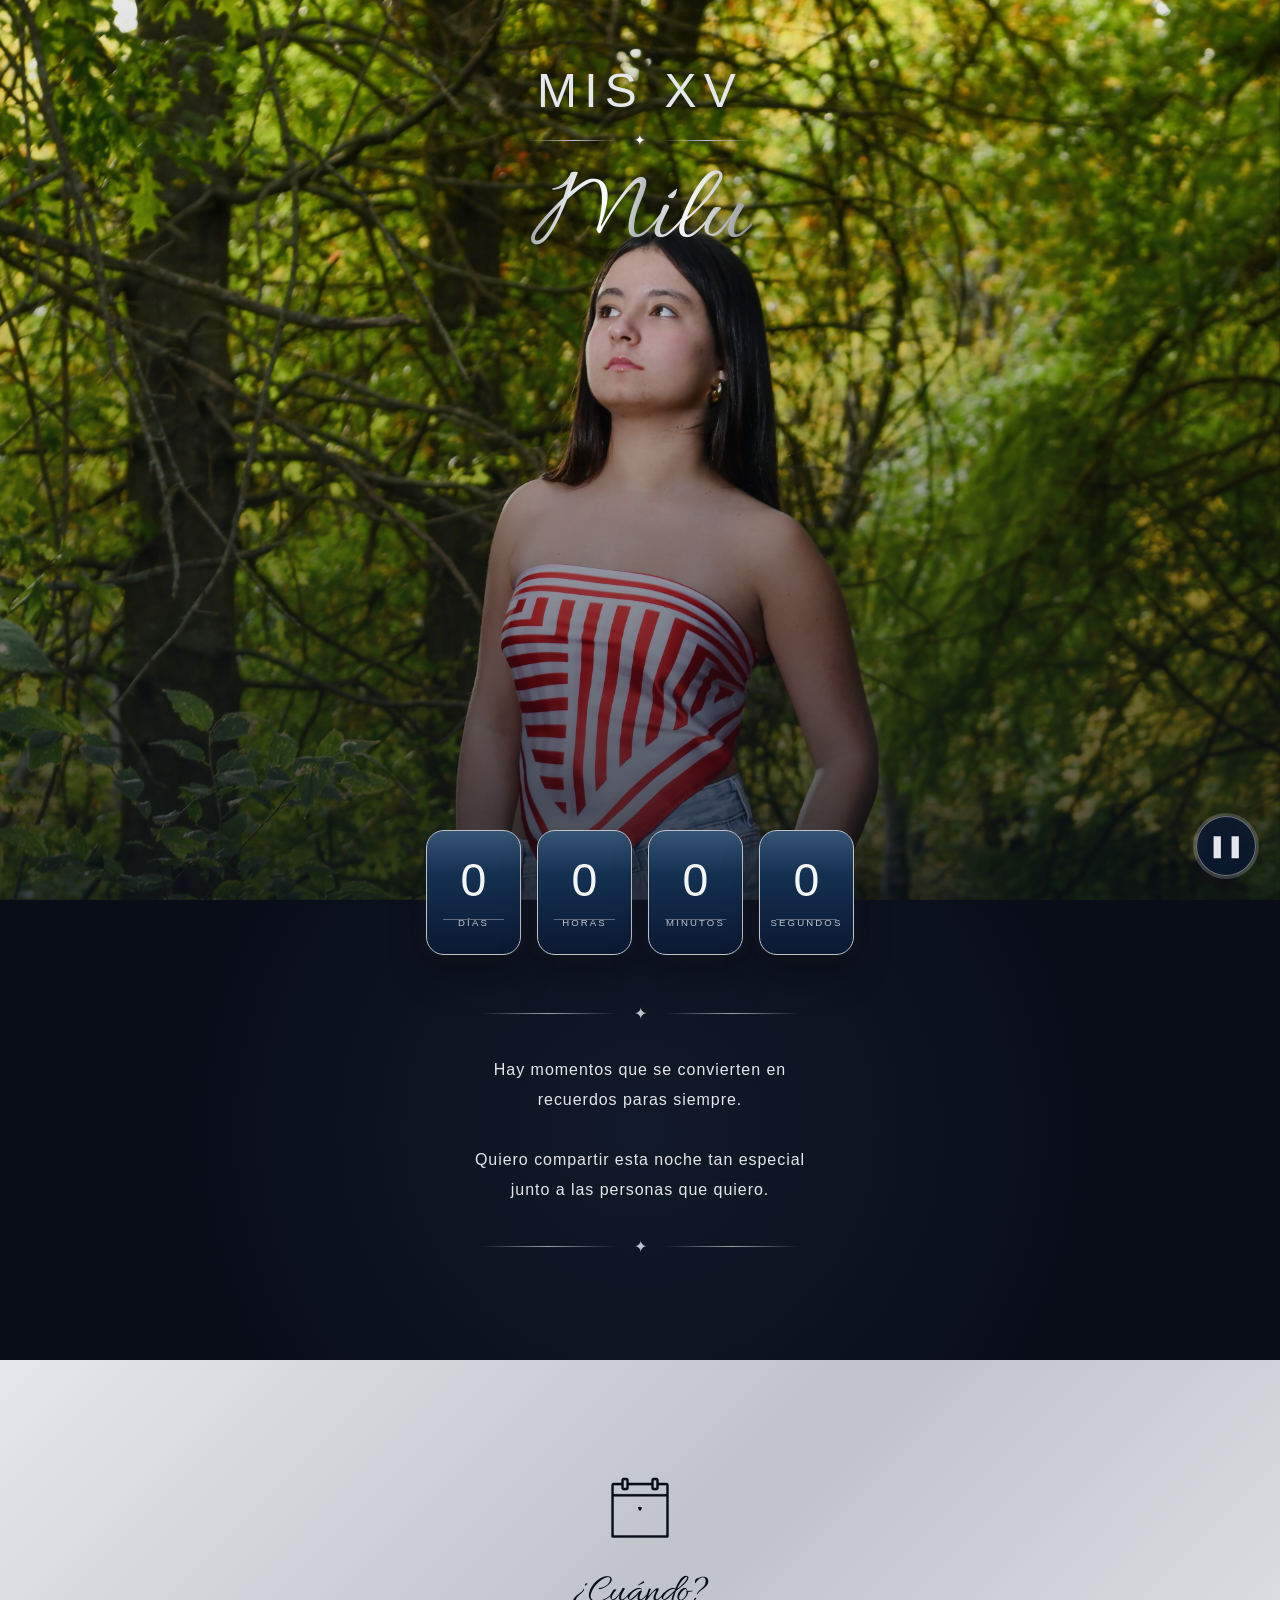
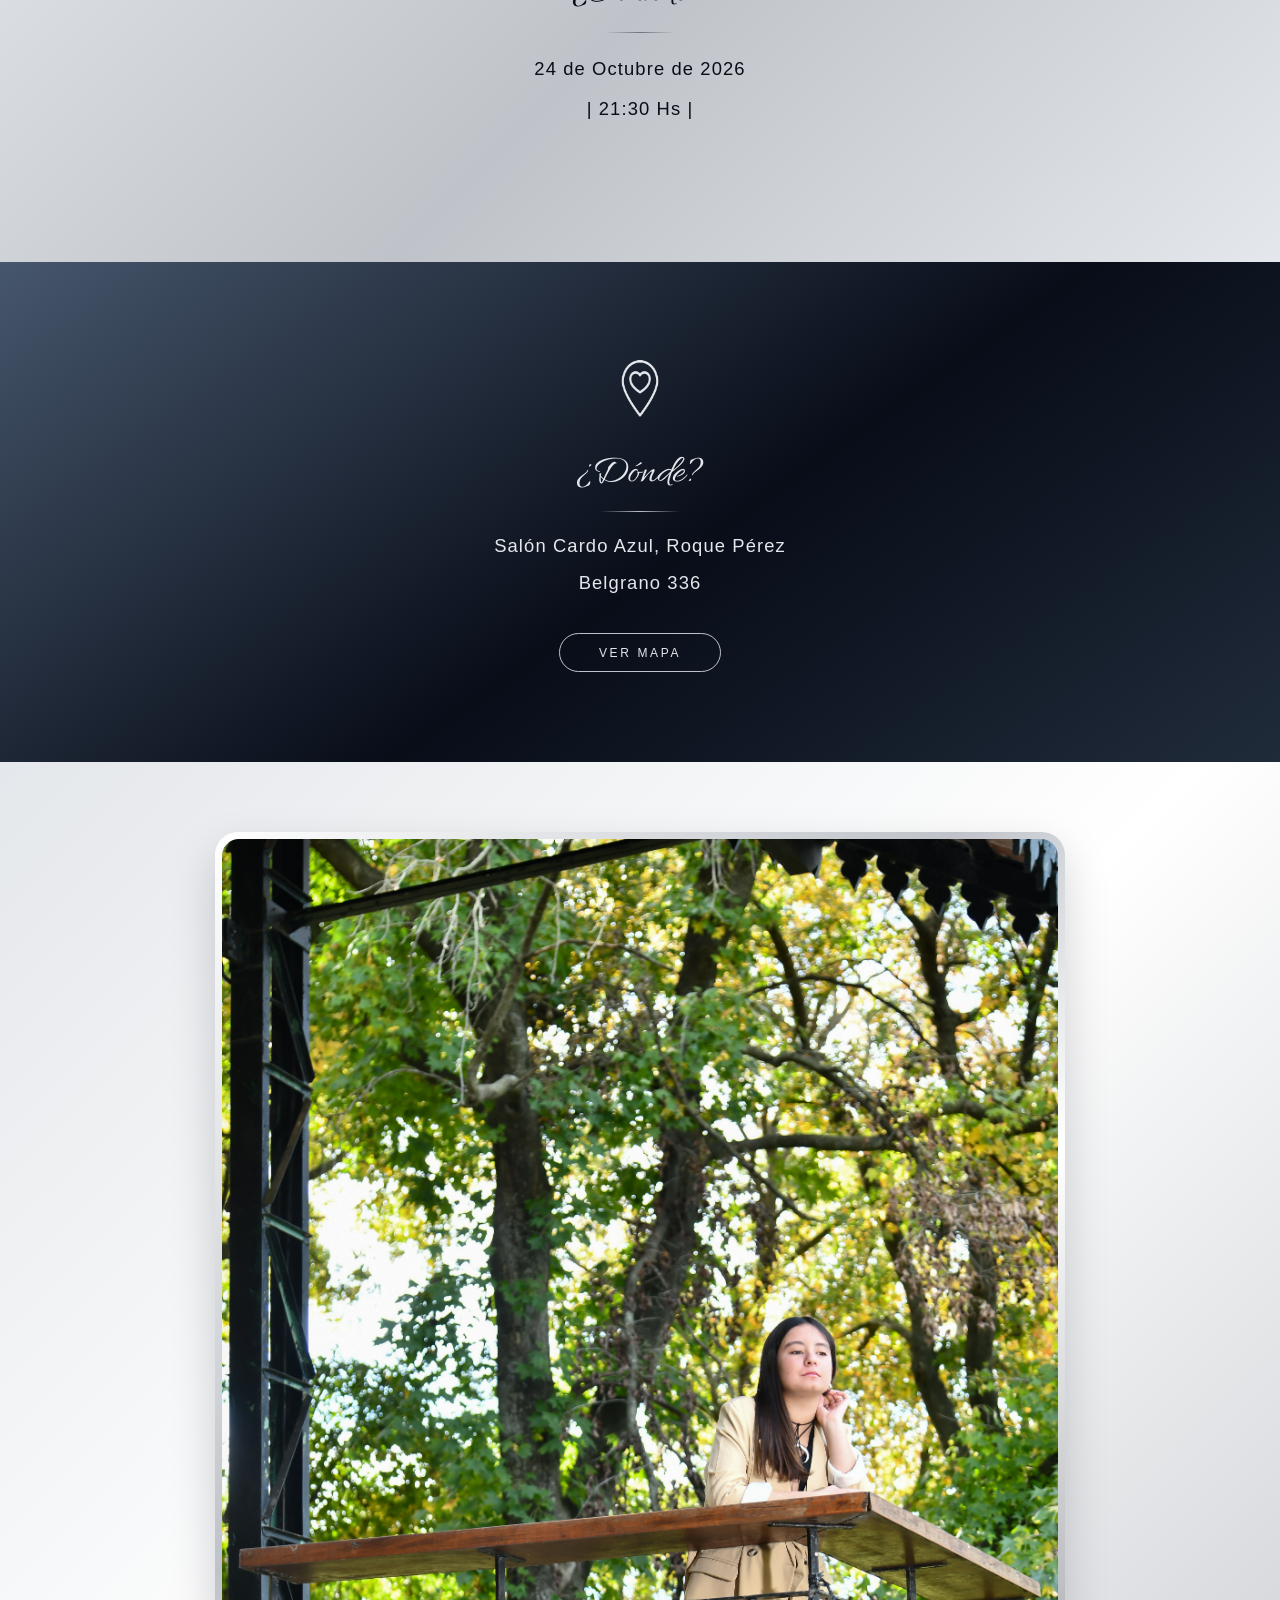
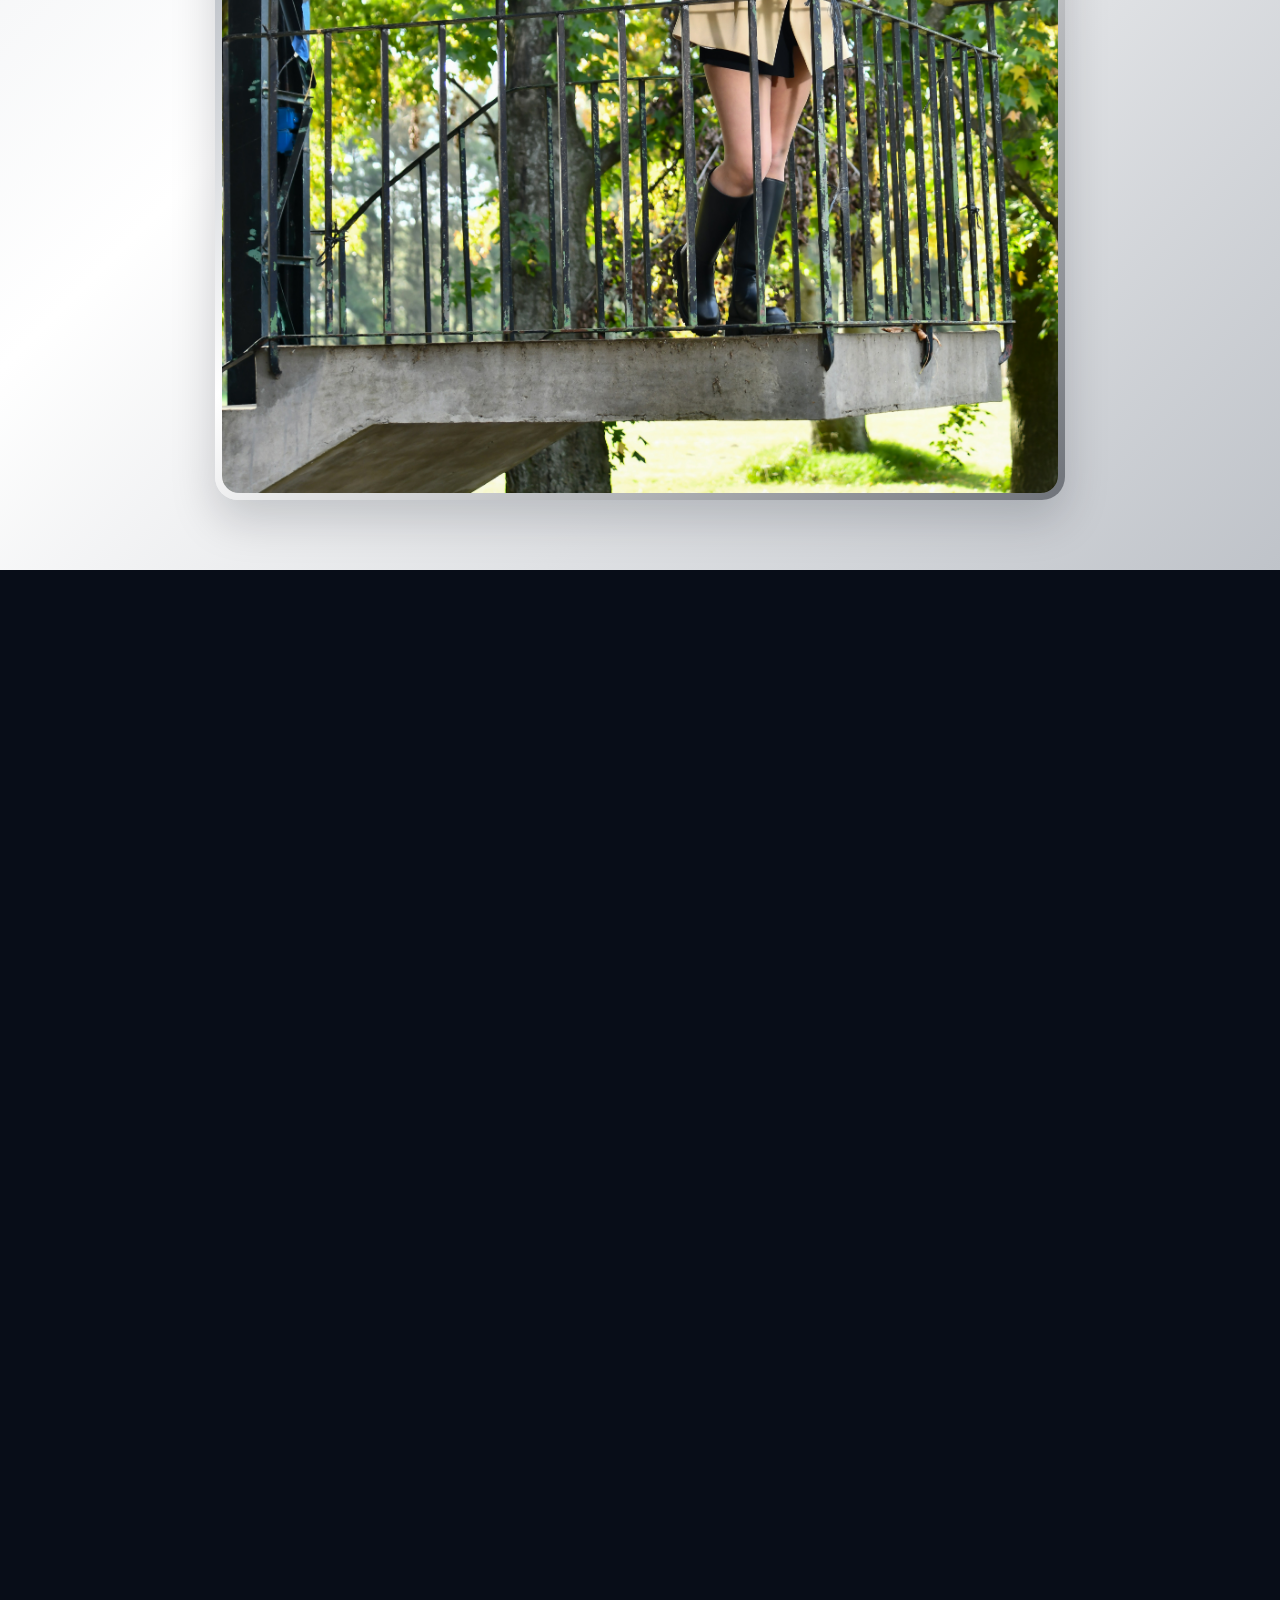
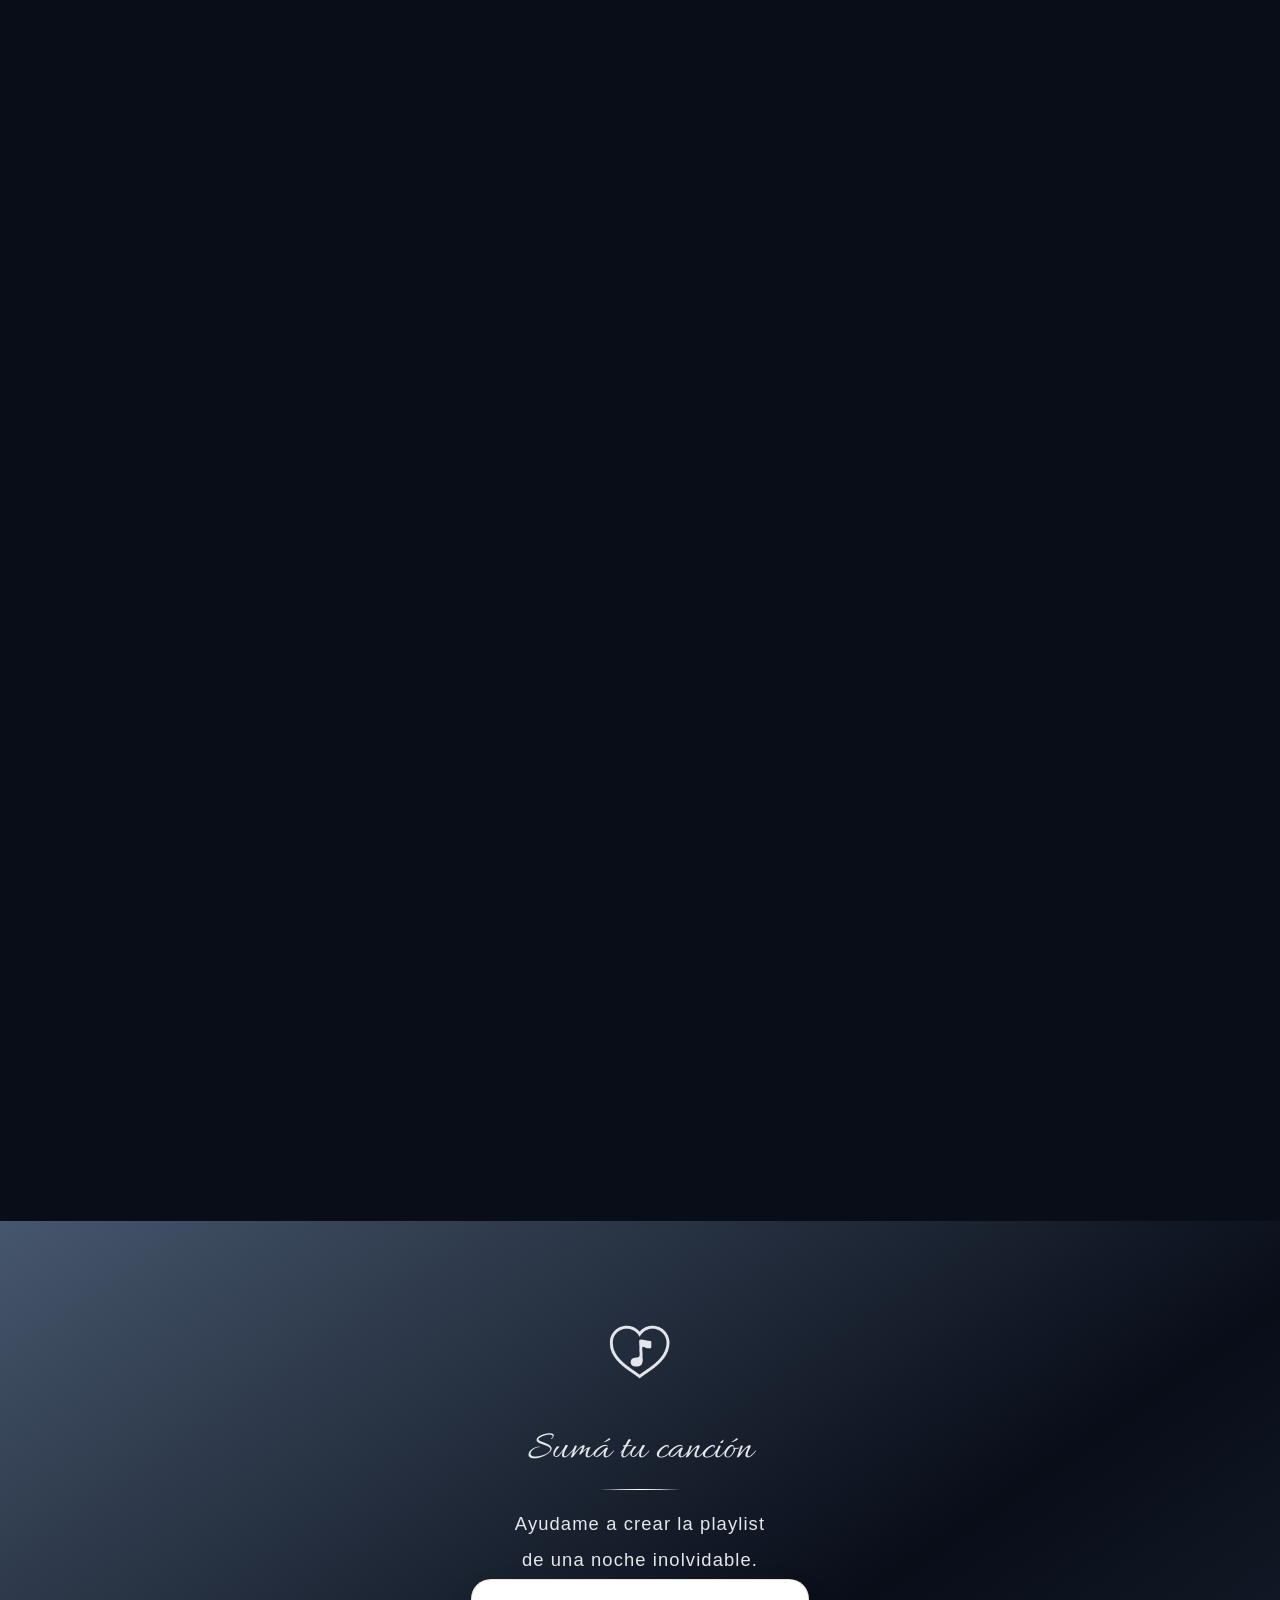
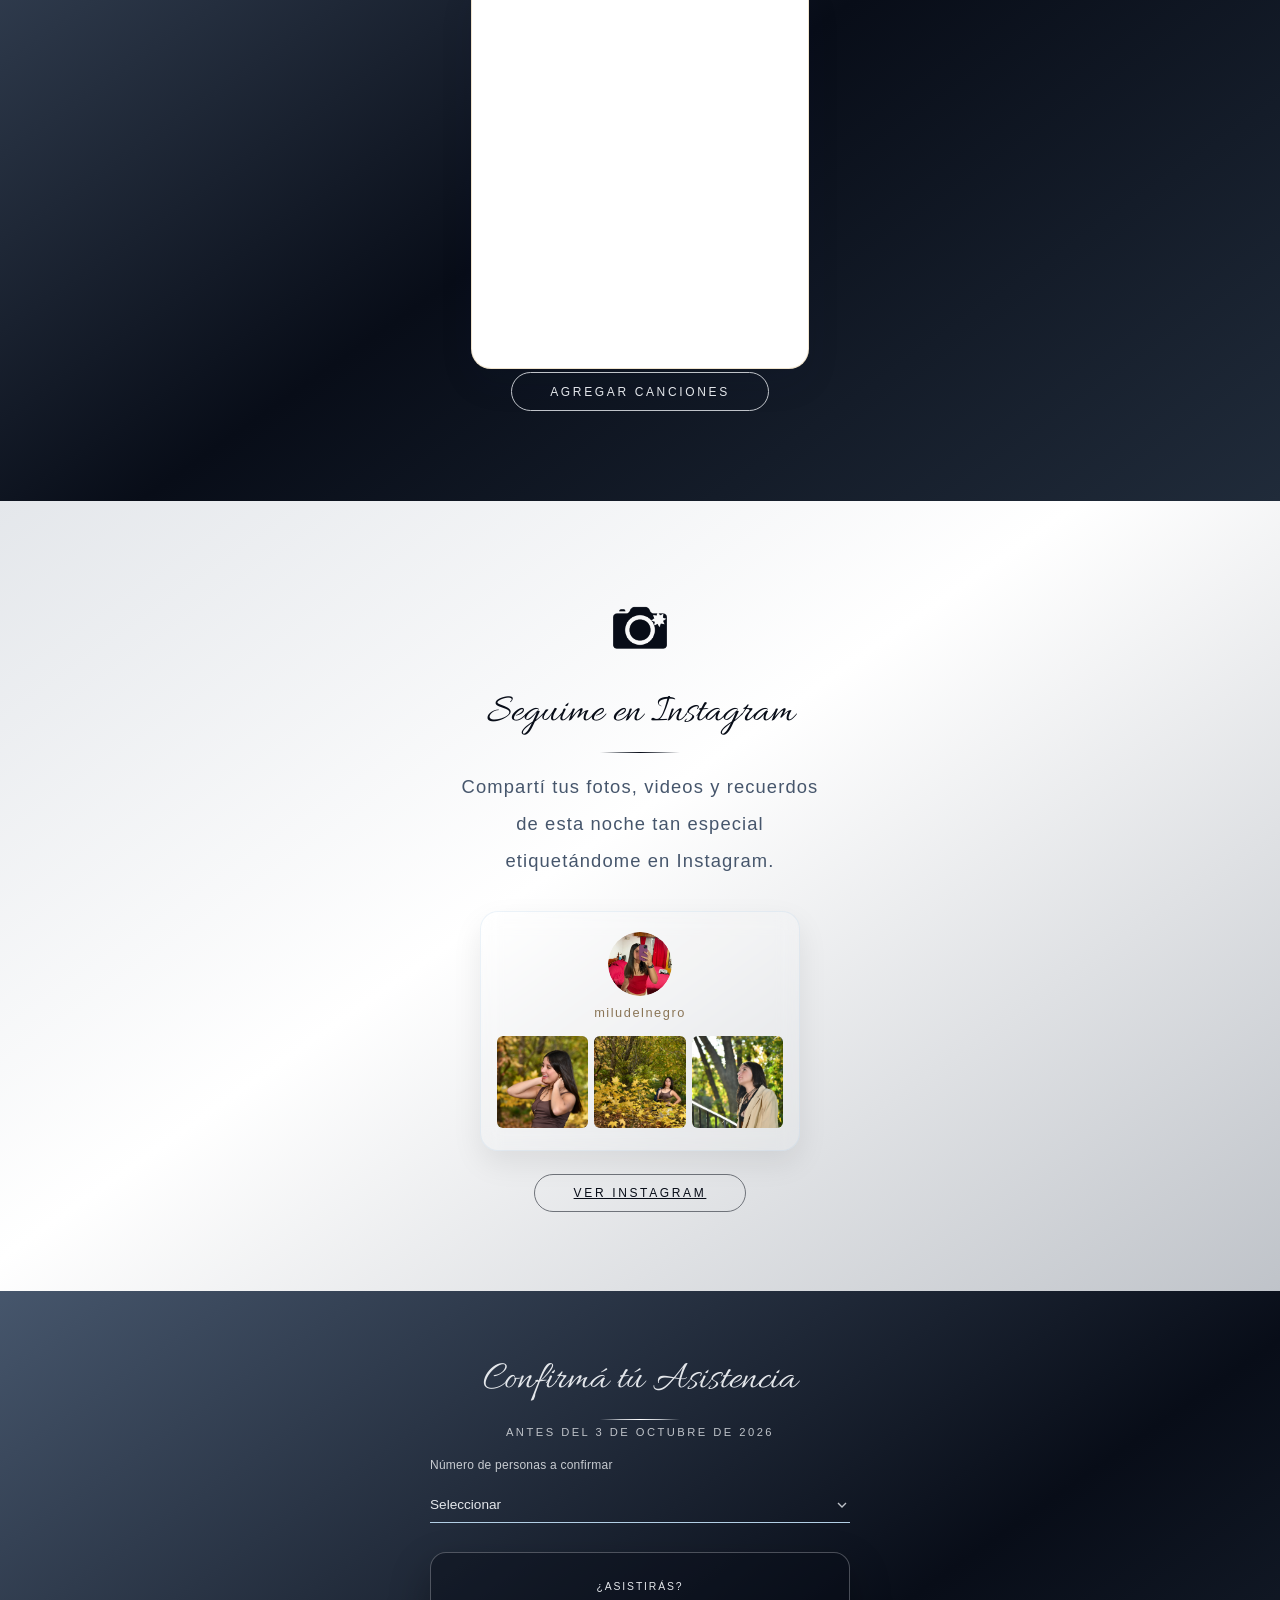
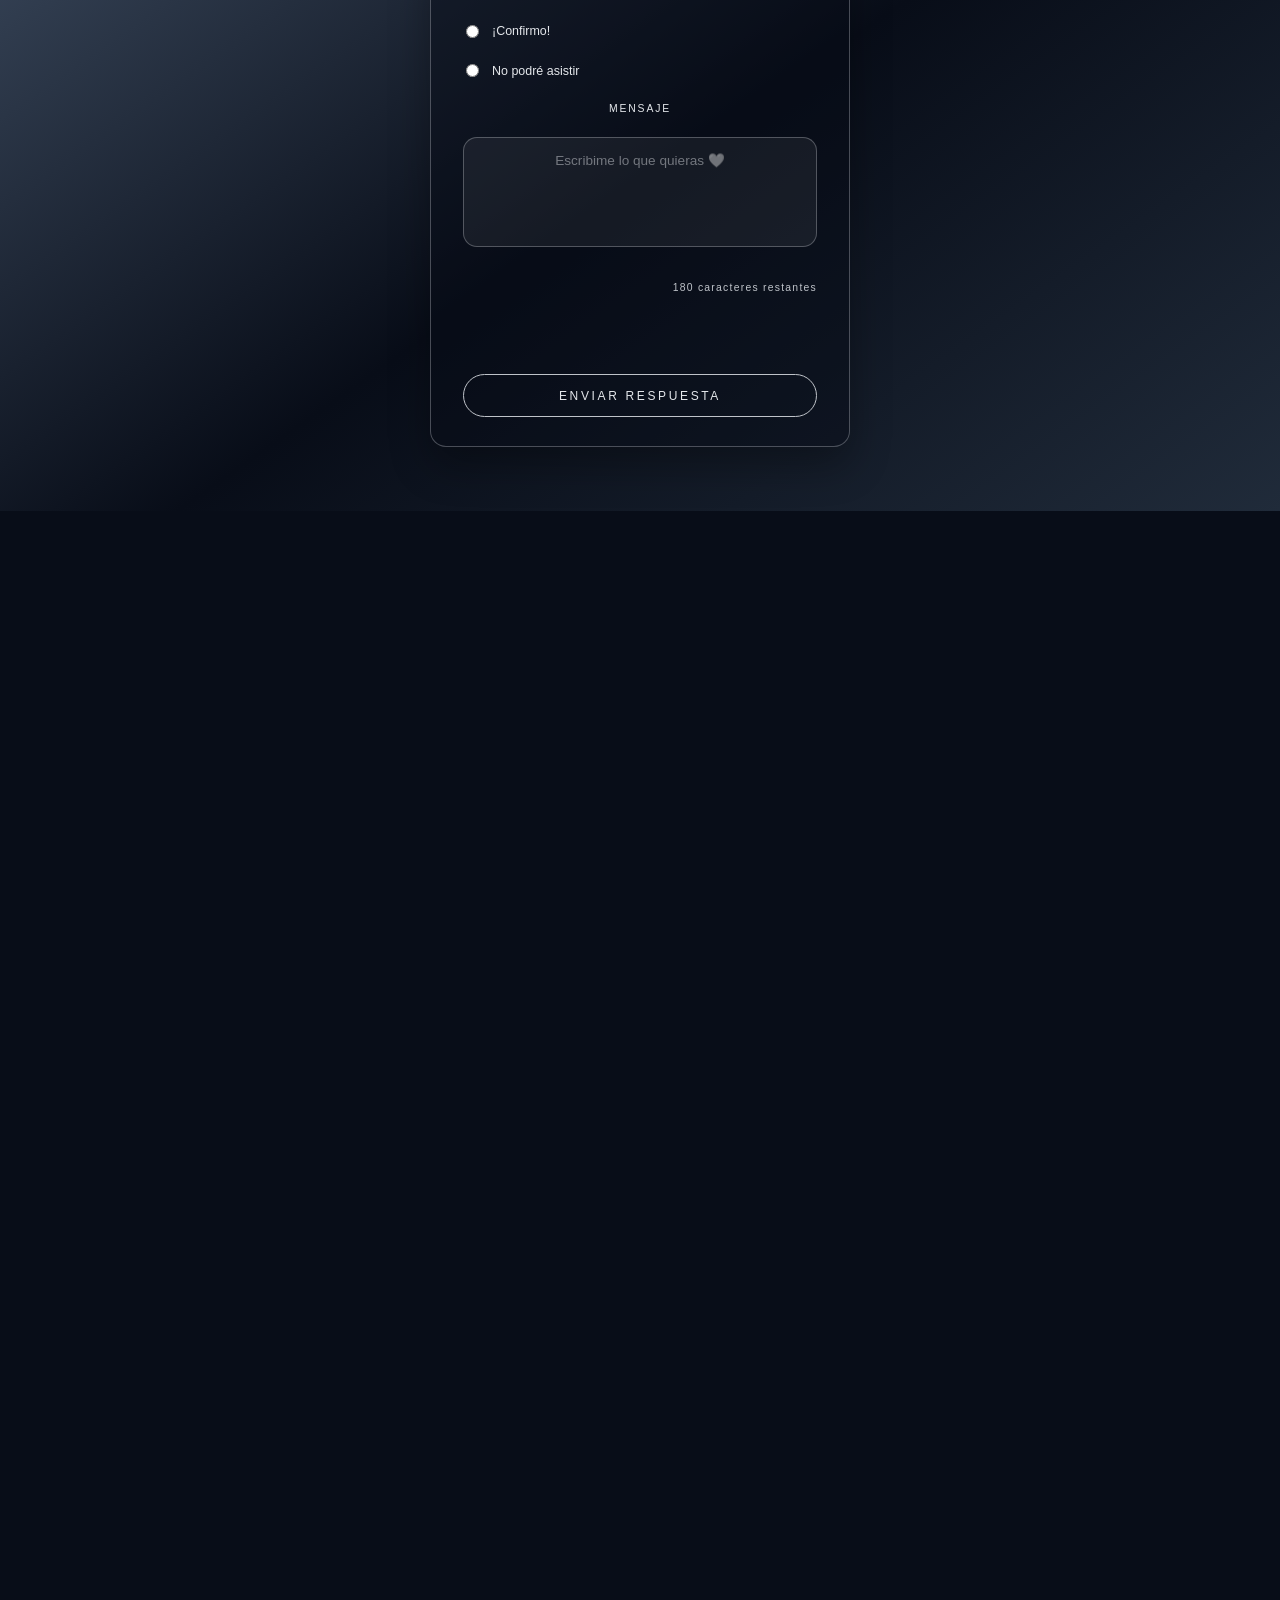
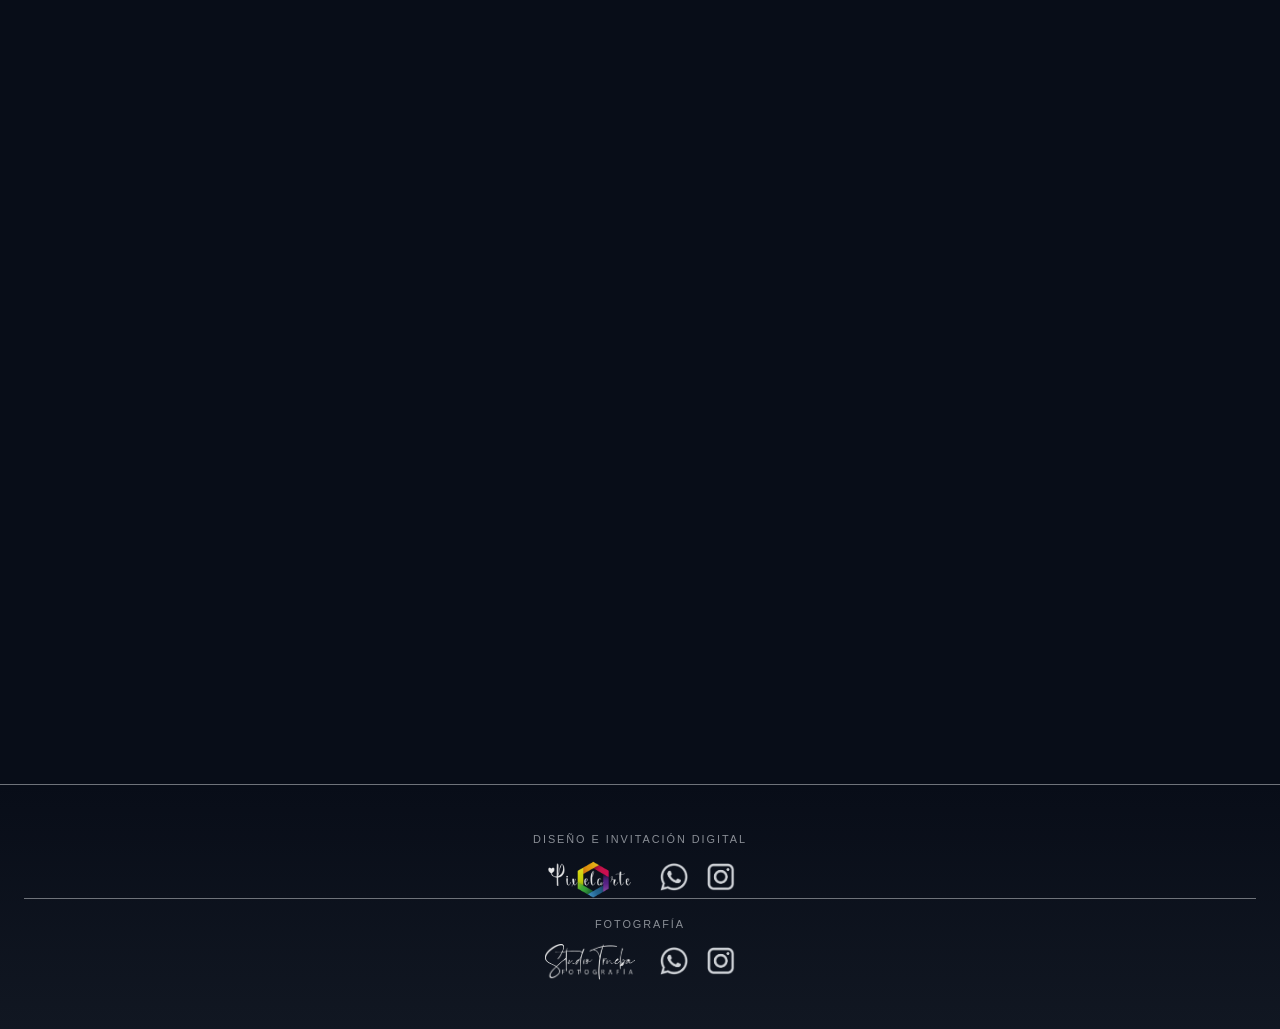
==== commit 4d0e501b: "Update invitacion.html" ====
--- a/invitacion.html
+++ b/invitacion.html
@@ -89,7 +89,7 @@
     <h2 class="fecha-titulo">¿Cuándo?</h2>
 
     <p class="fecha-texto">
-      08 de Agosto de 2026<br>
+      24 de Octubre de 2026<br>
       | 21:30 Hs |
     </p>
 
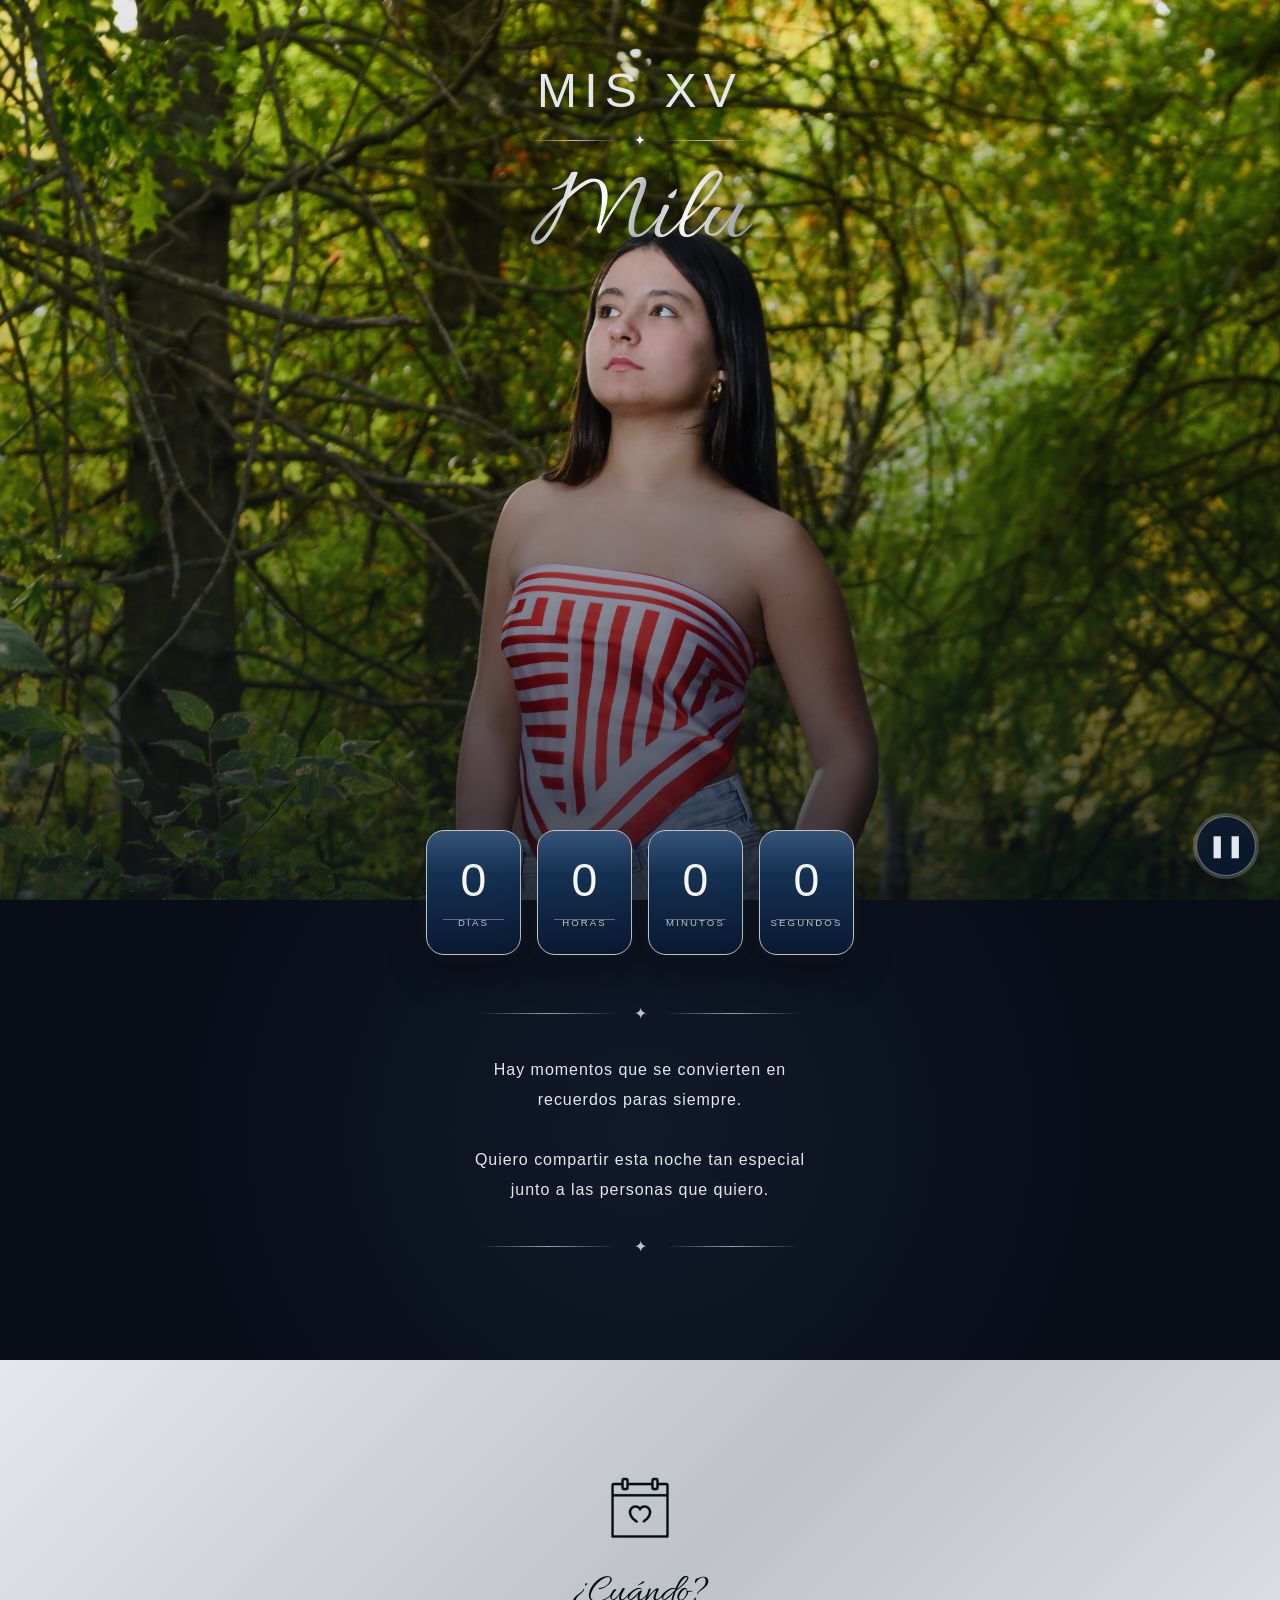
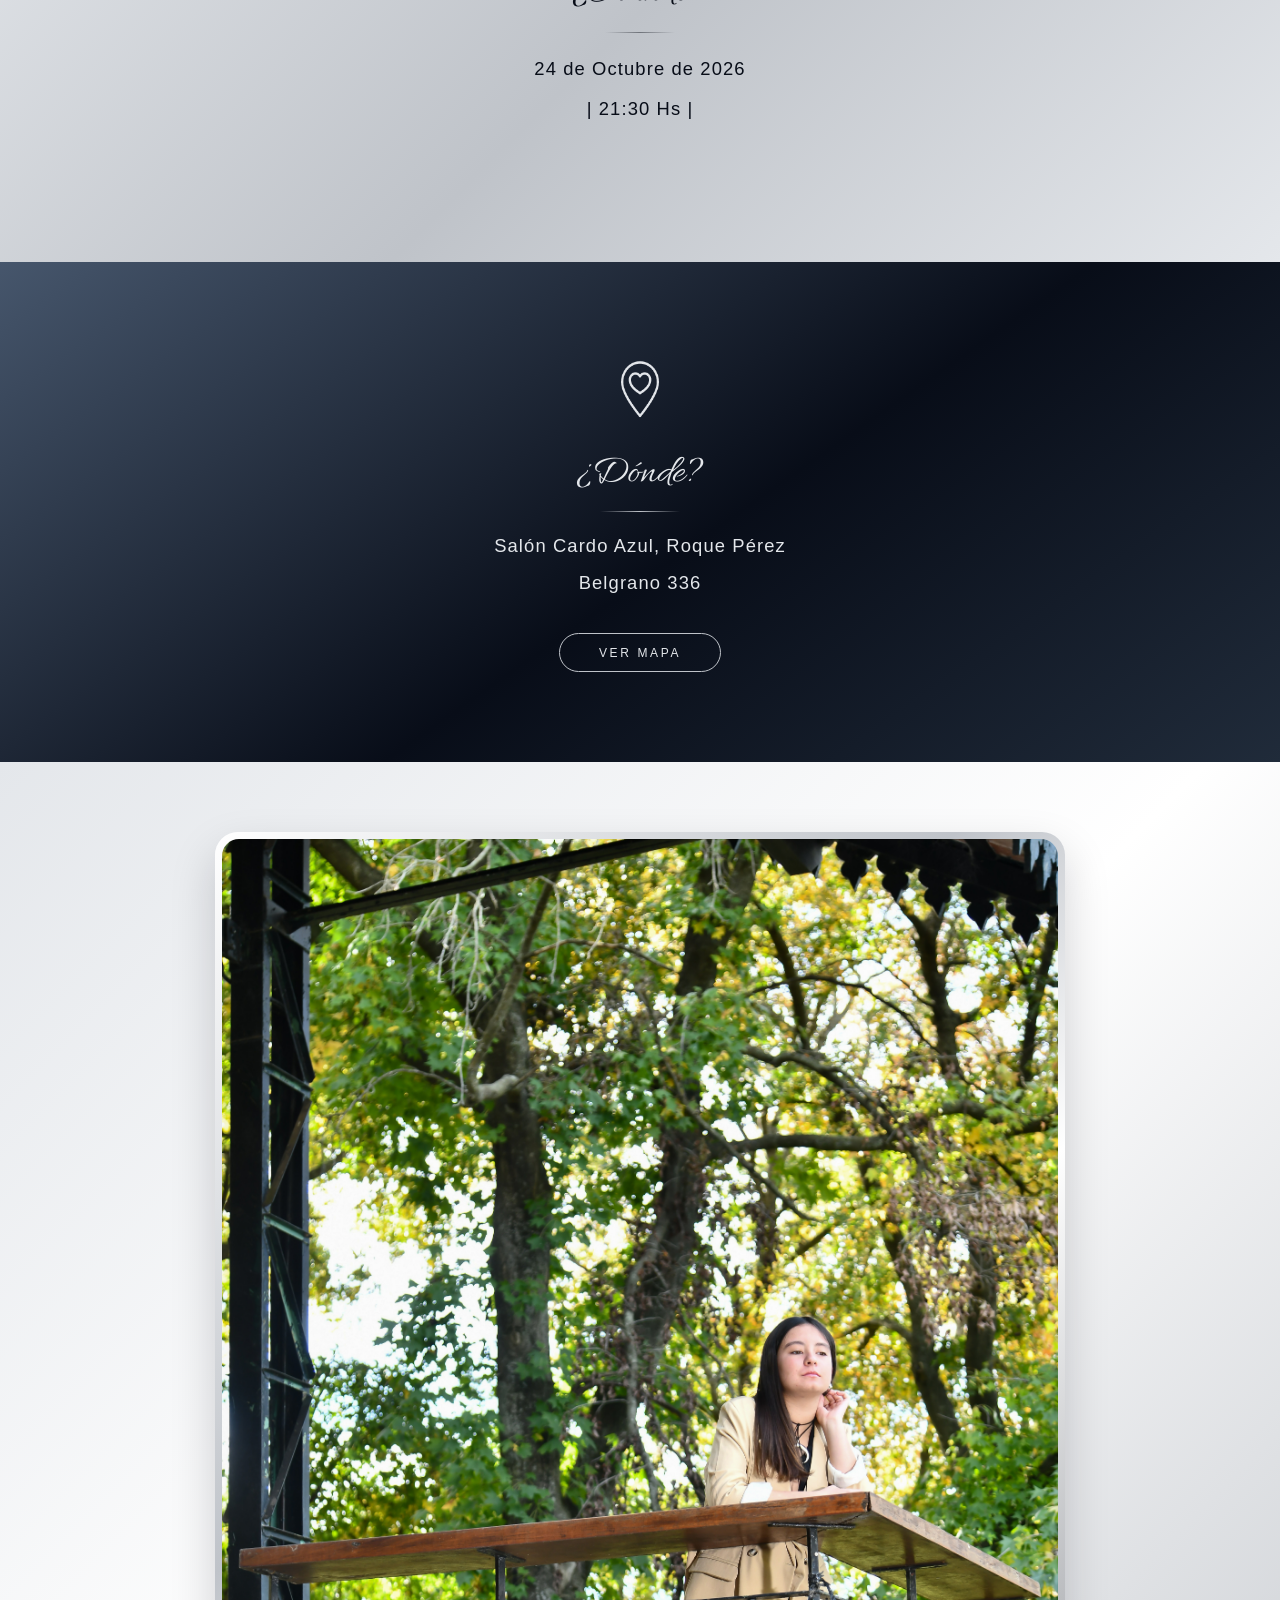
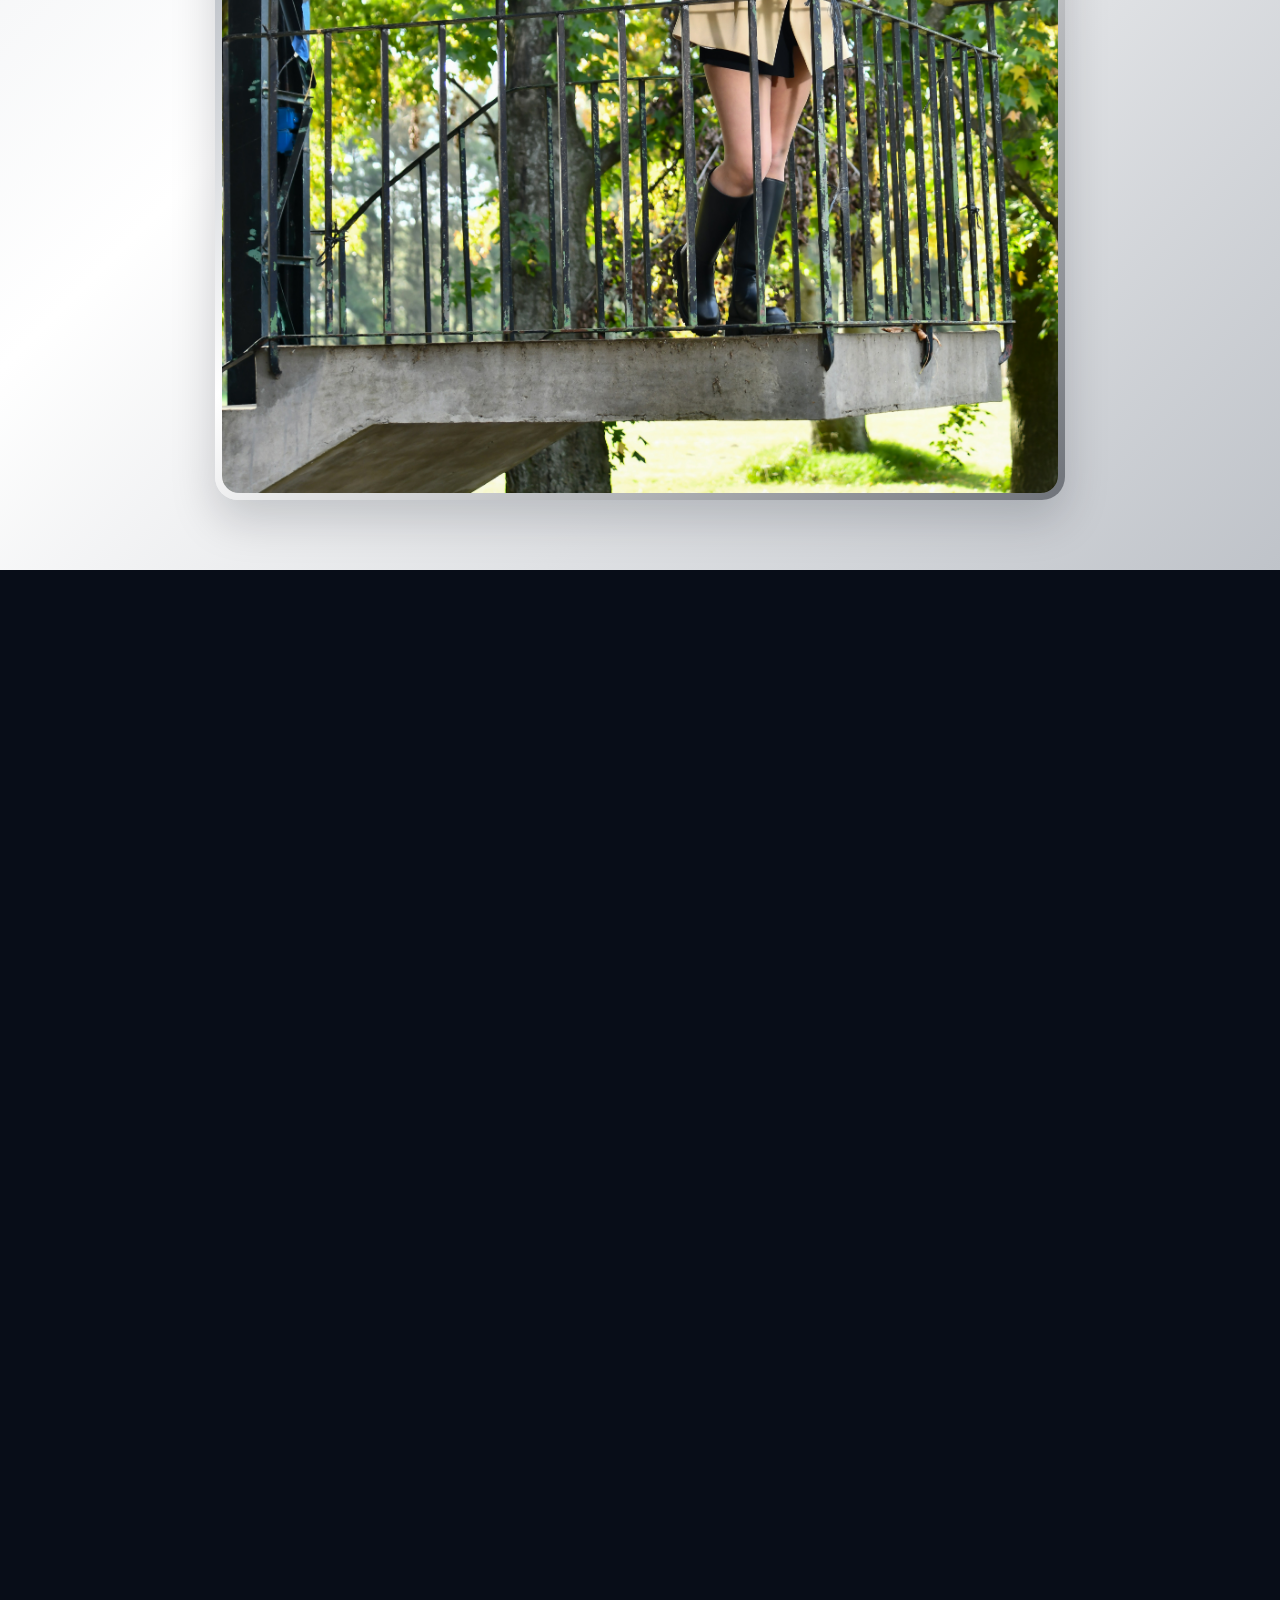
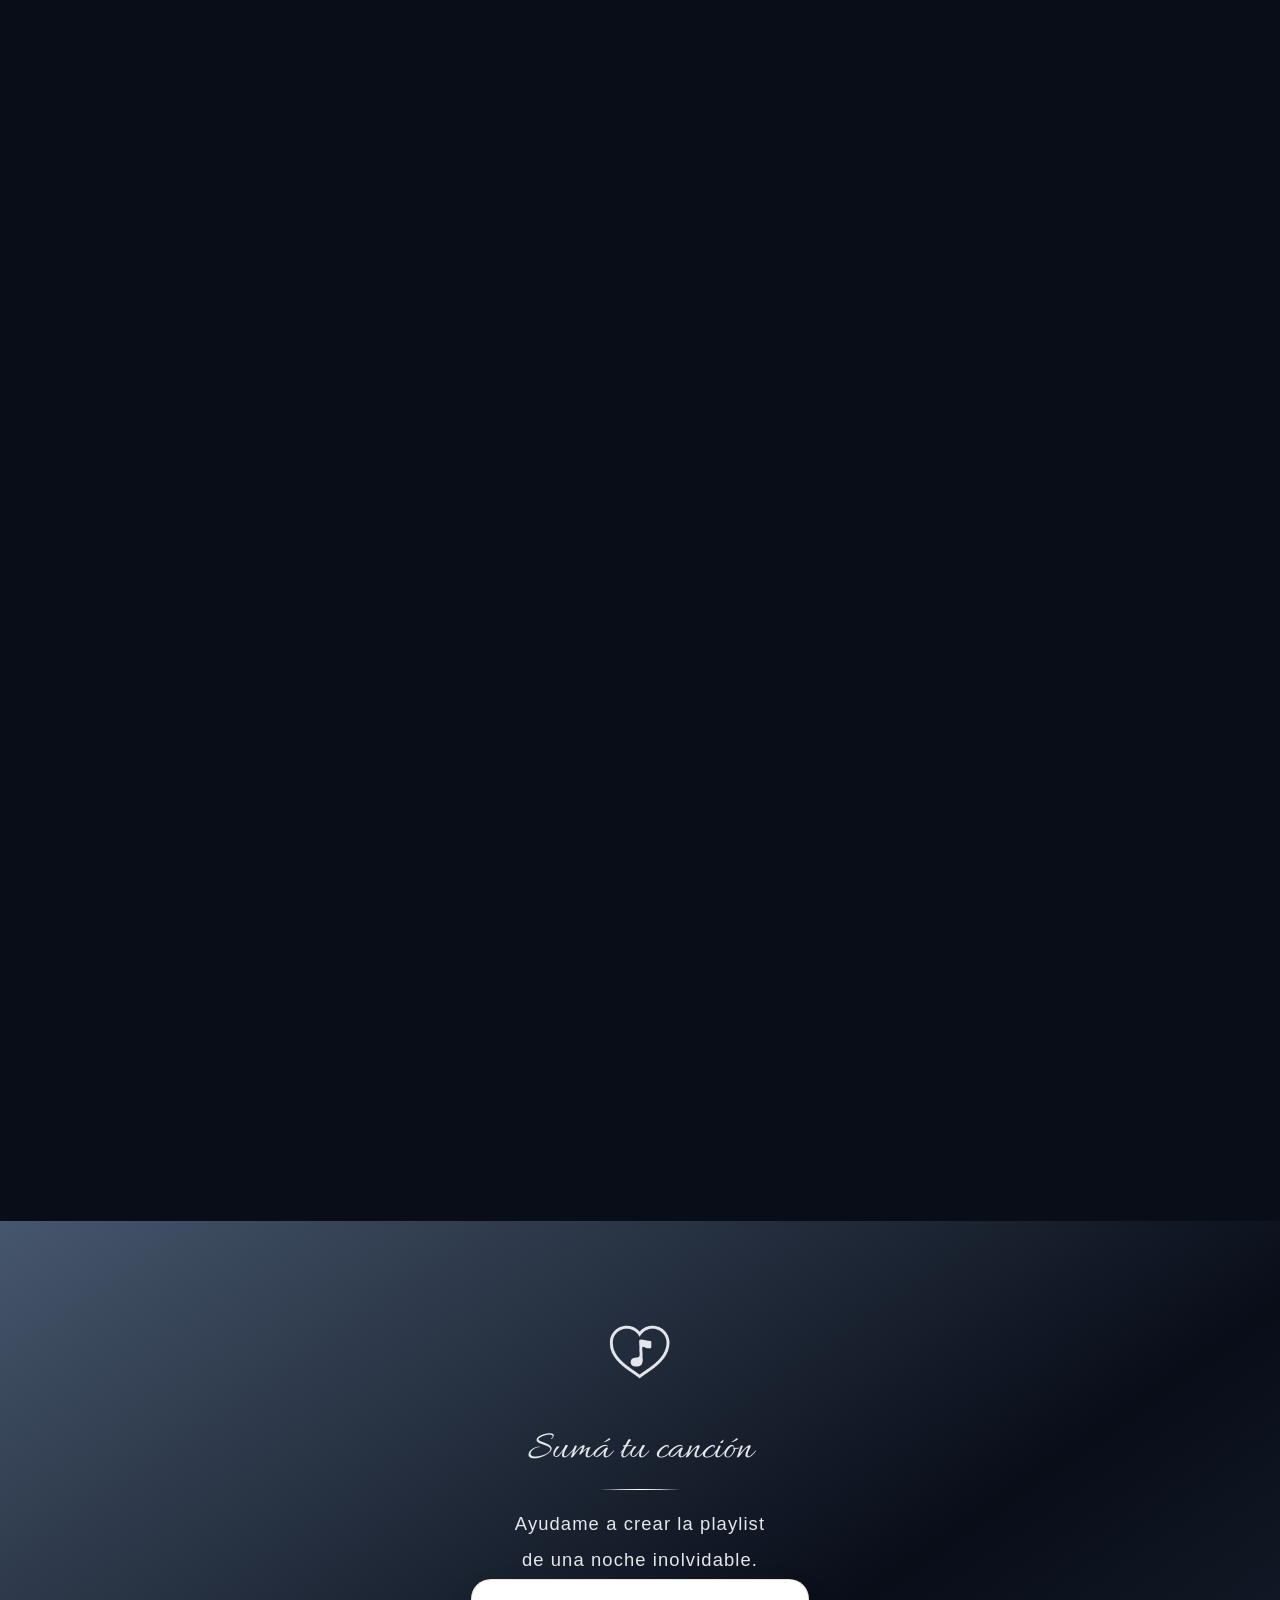
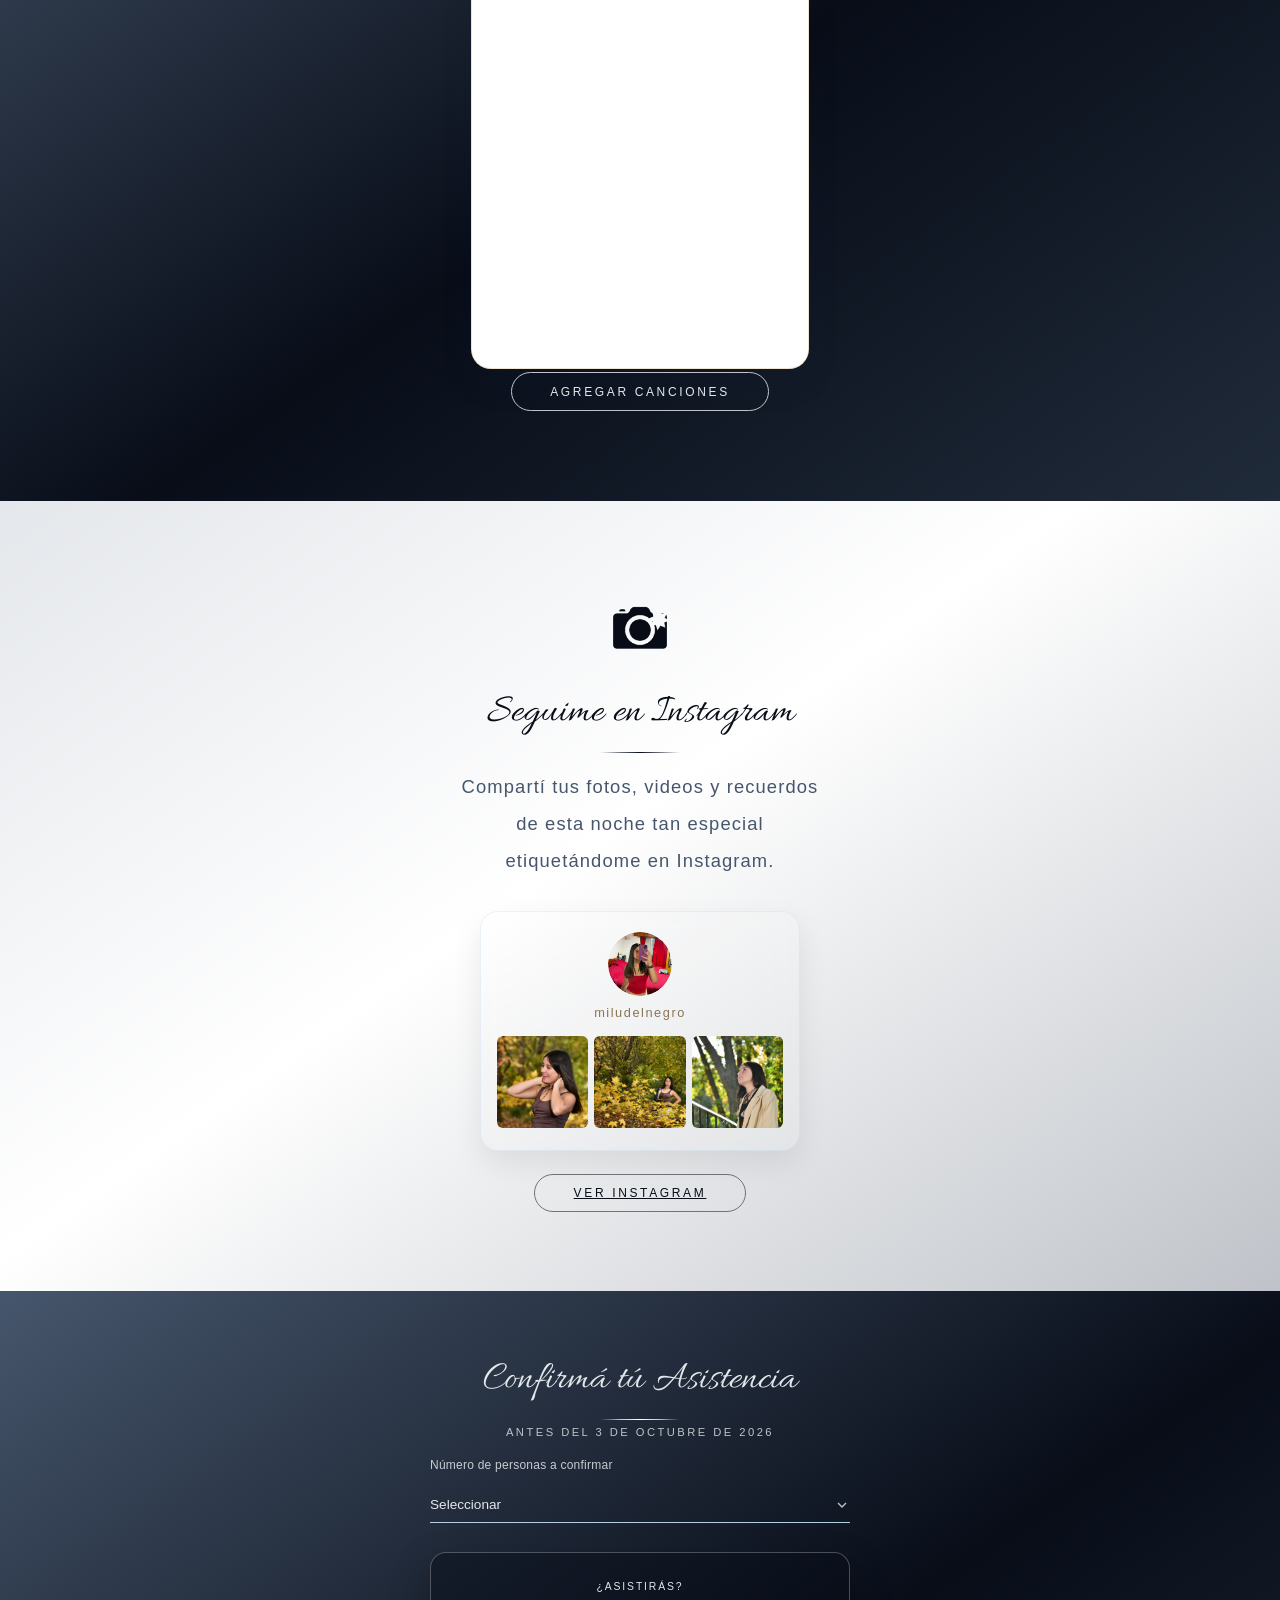
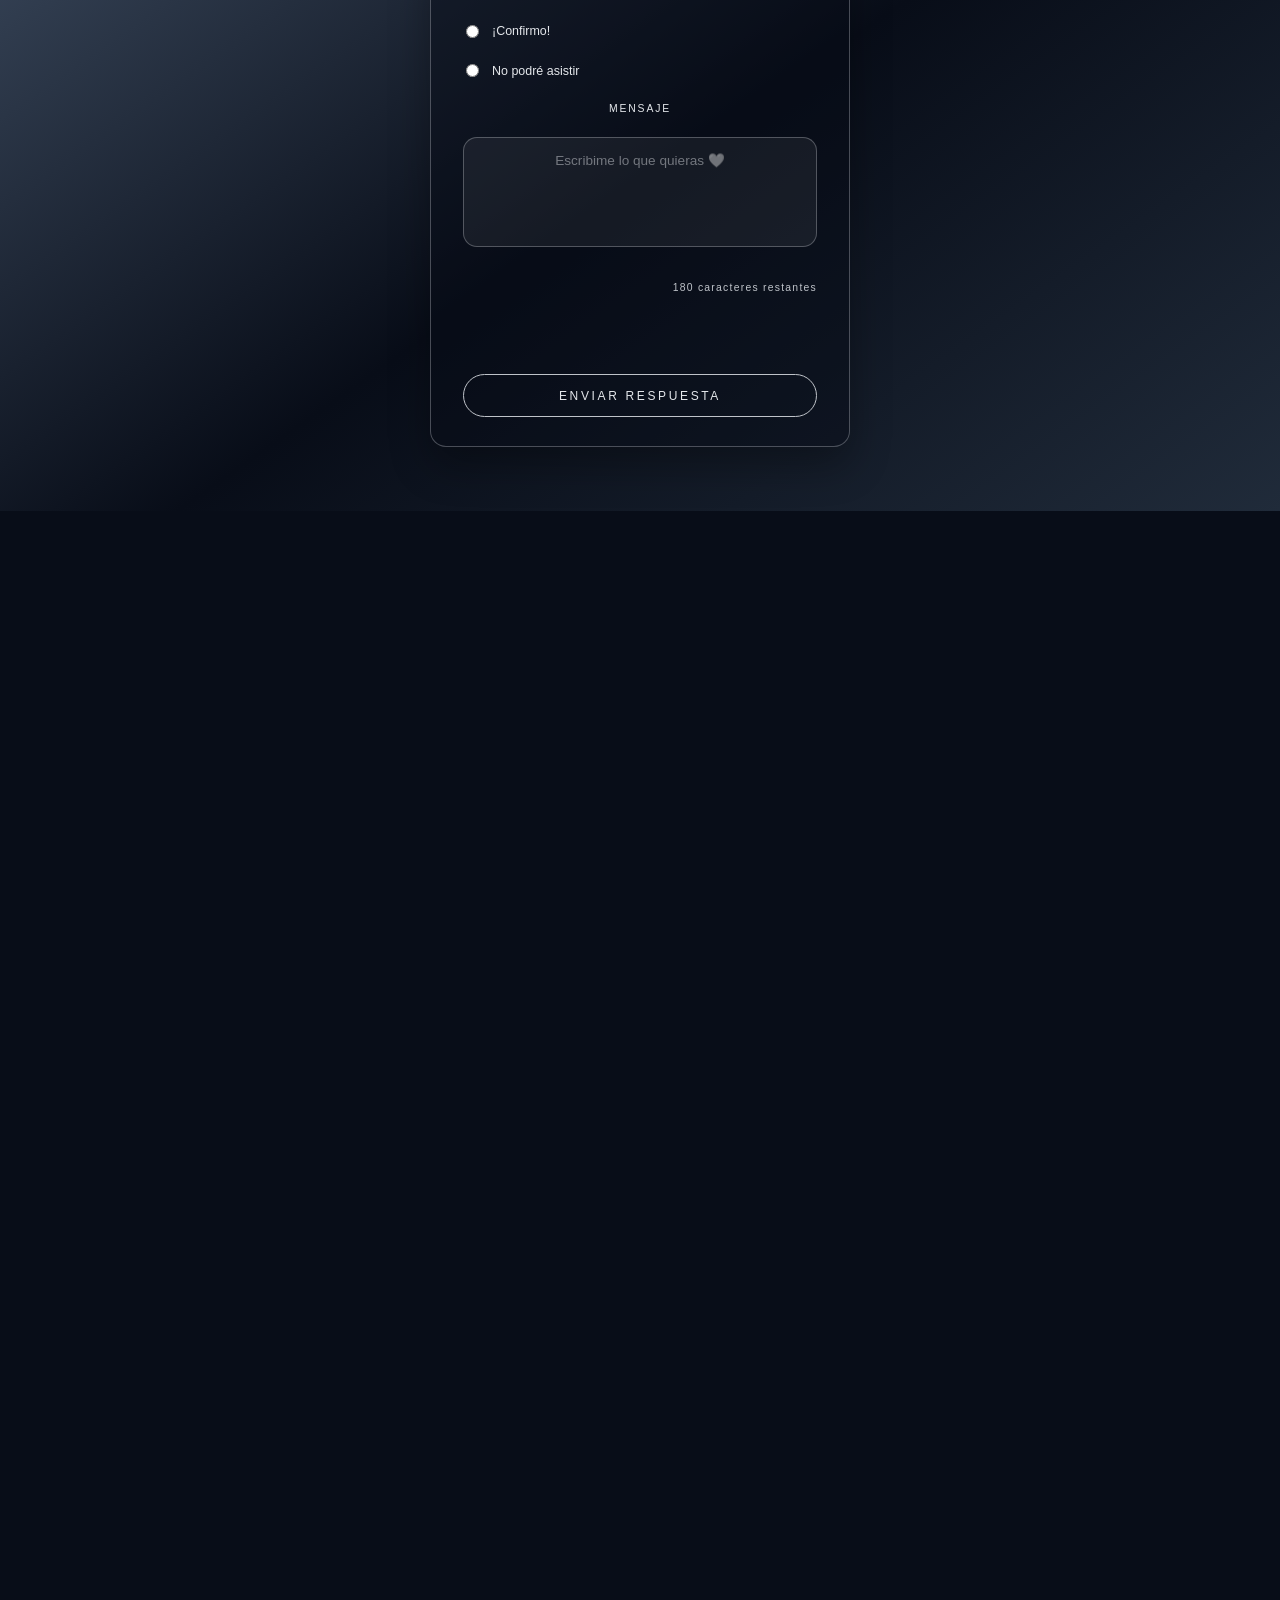
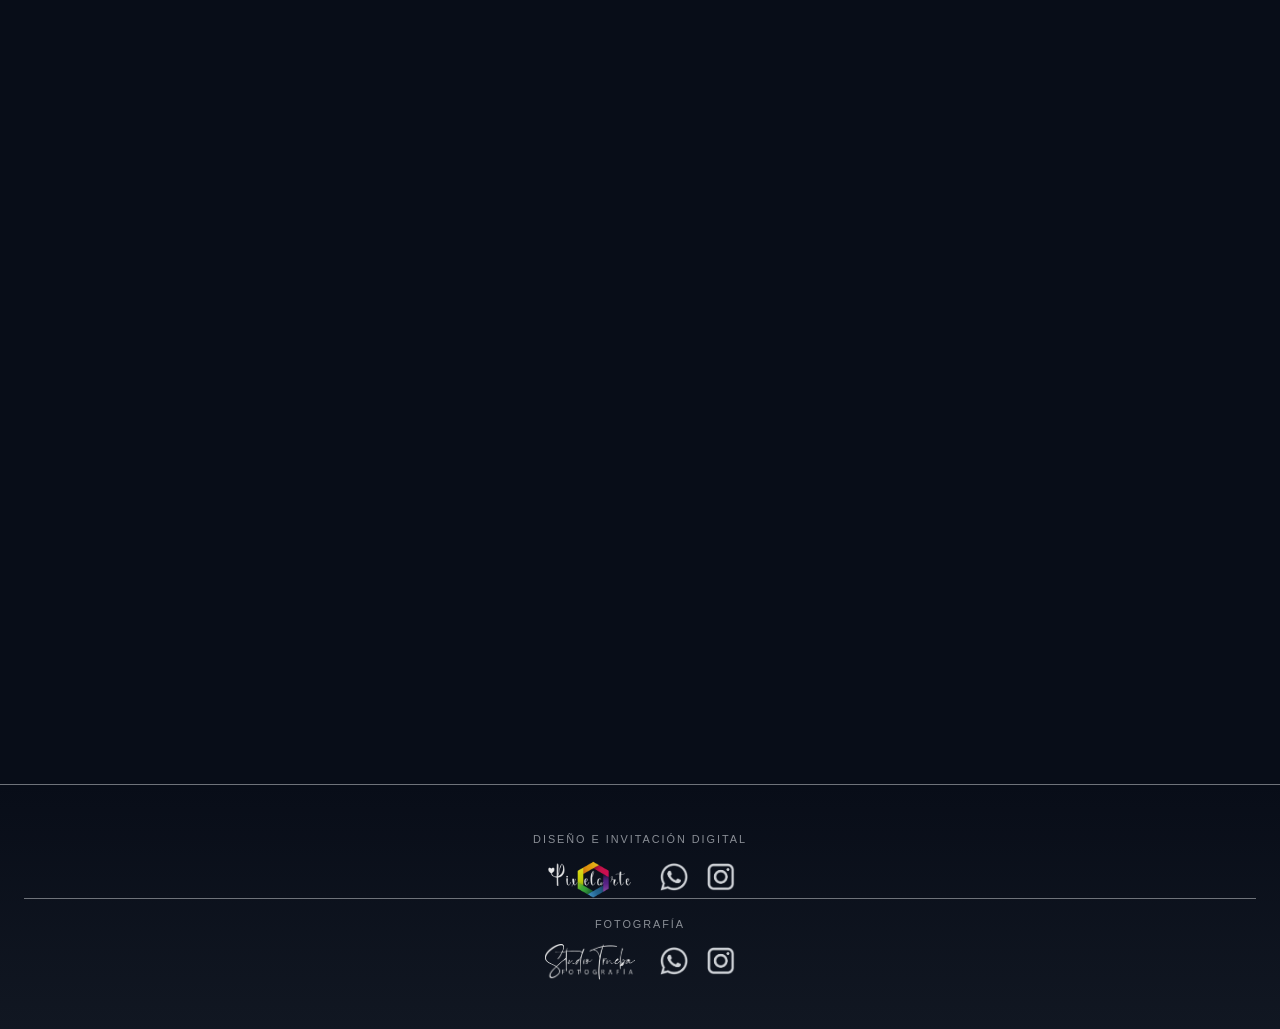
==== commit cffabf66: "Update invitacion.html" ====
--- a/invitacion.html
+++ b/invitacion.html
@@ -256,7 +256,7 @@
   </div>
 
   <a
-href="https://open.spotify.com/playlist/6BNANlBzq4NUE1zAoChmsZ"
+href="https://open.spotify.com/playlist/6BNANlBzq4NUE1zAoChmsZ?si=K3B9I-FvTKmLeDd0kxlYSw&utm_source=copy-link&pt=92b3f8496061be5082a95e45975e941e&pi=c2HrSsDFS16gY"
   target="_blank"
   class="musica-boton"
 >
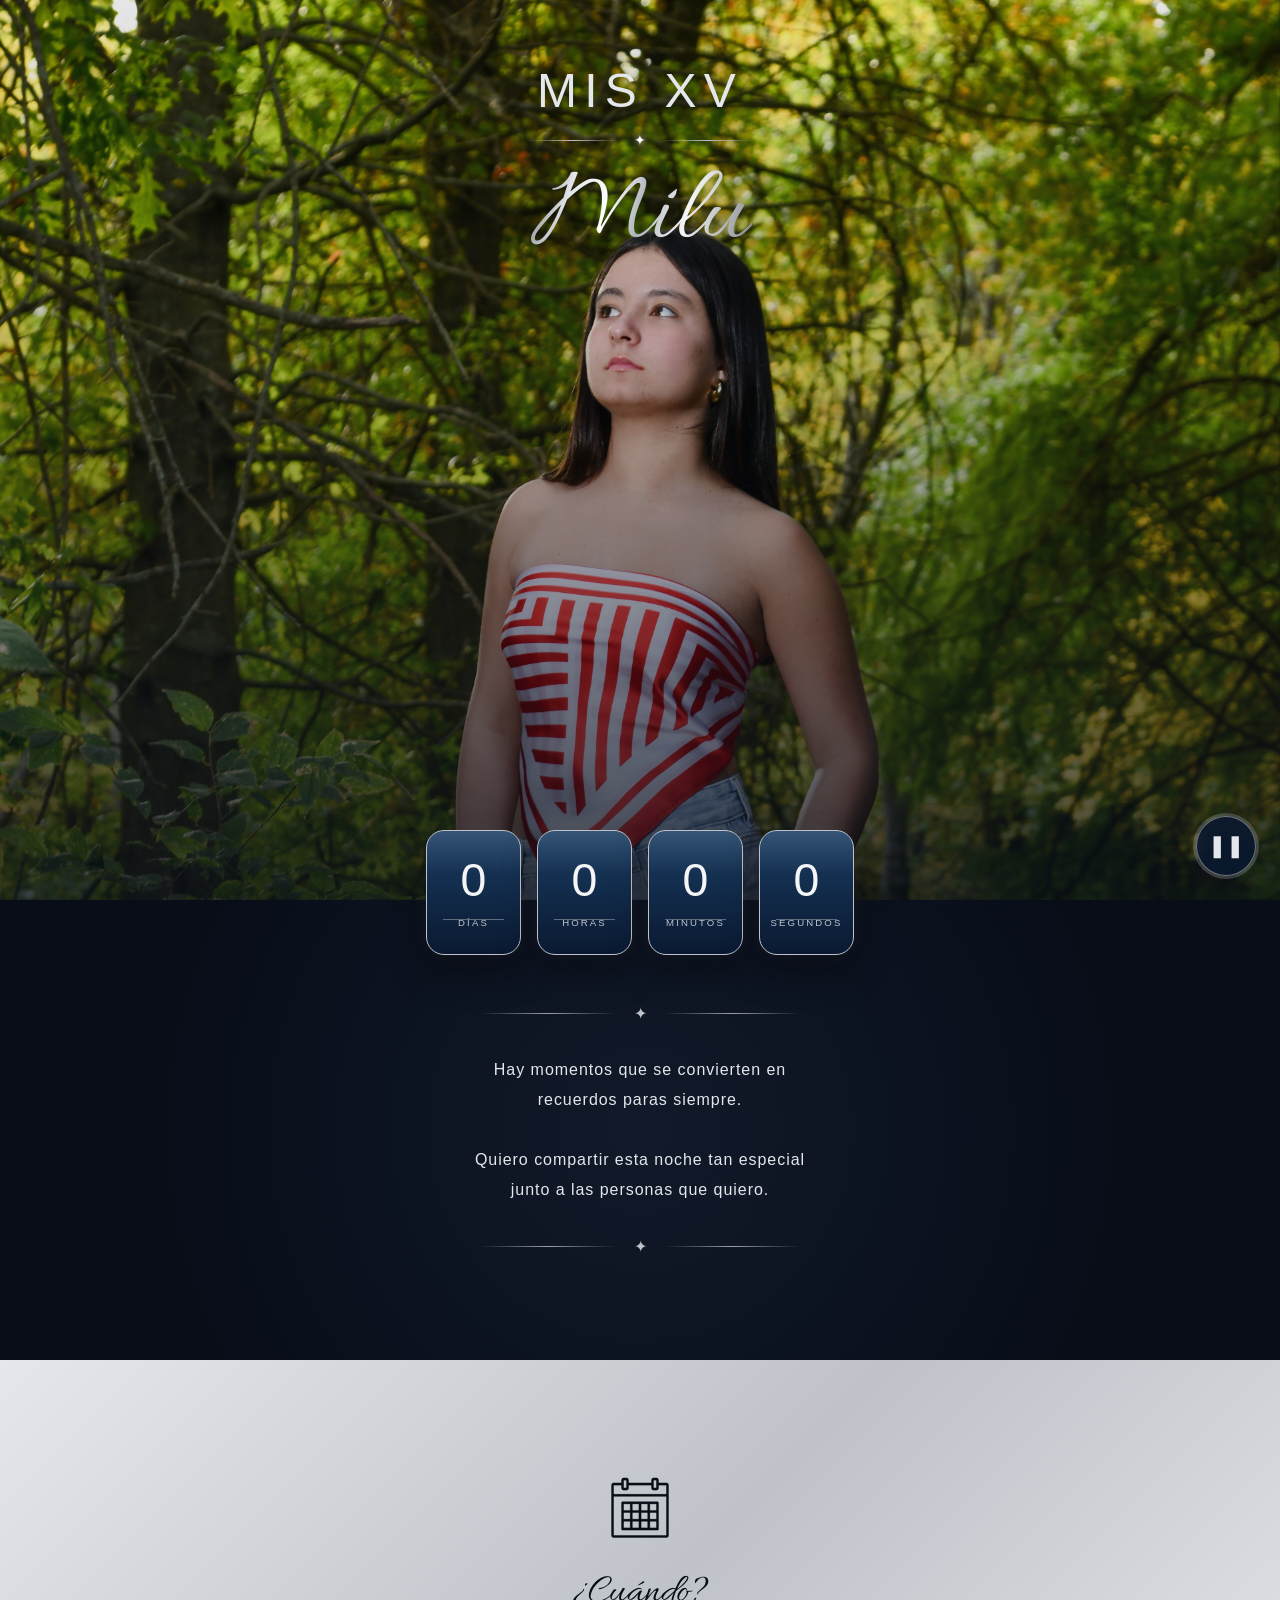
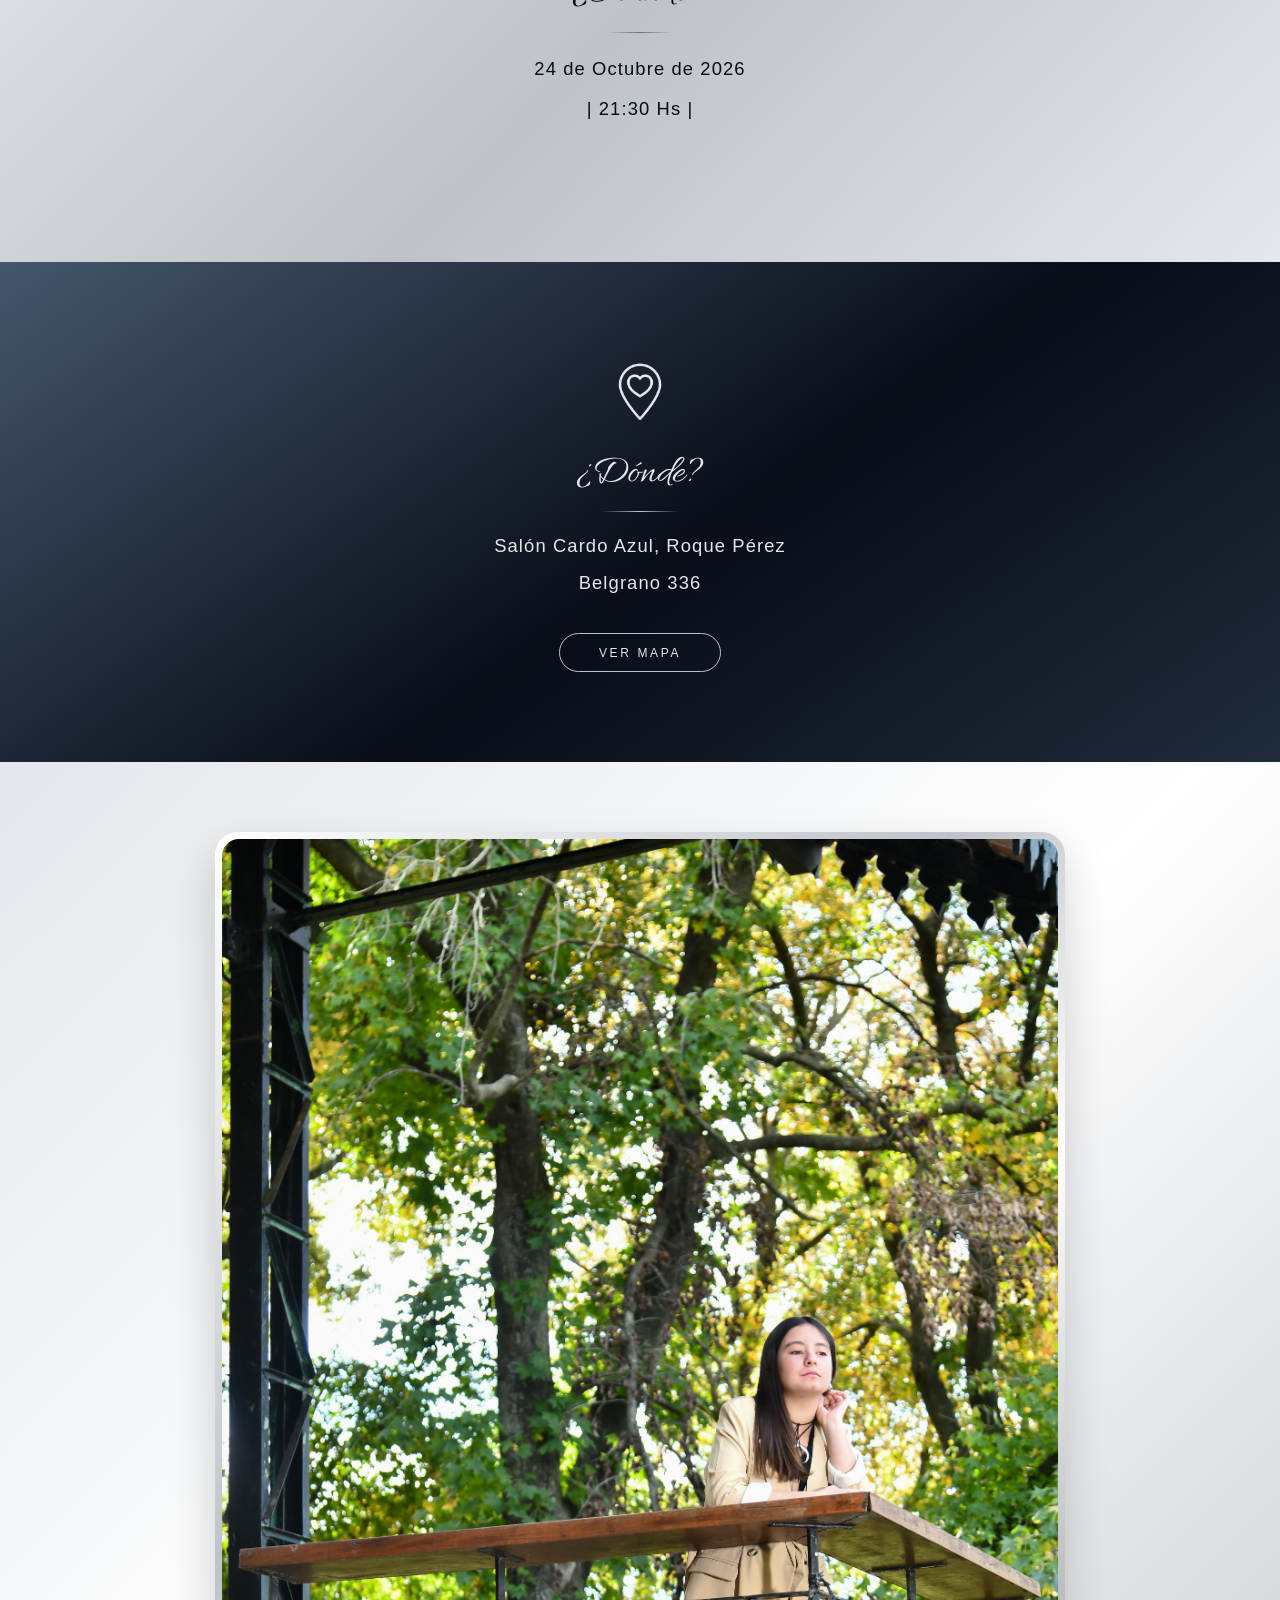
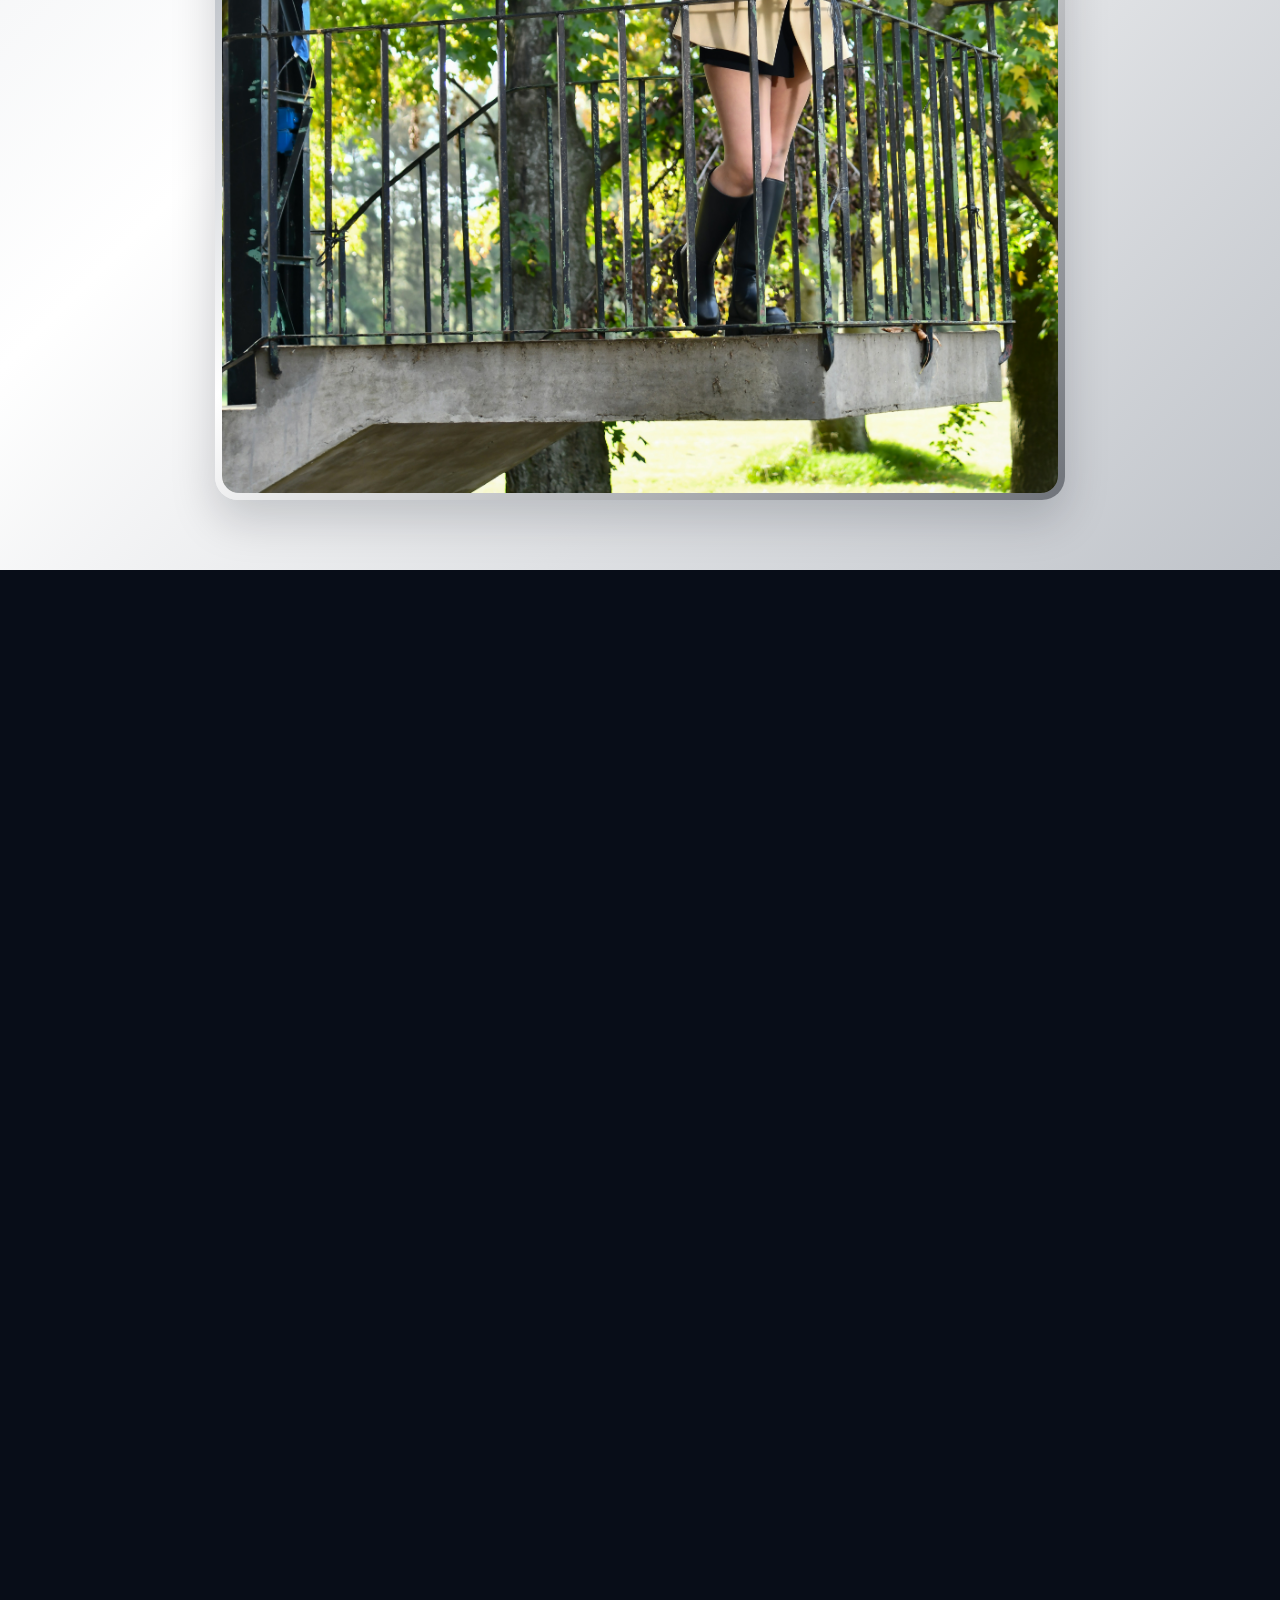
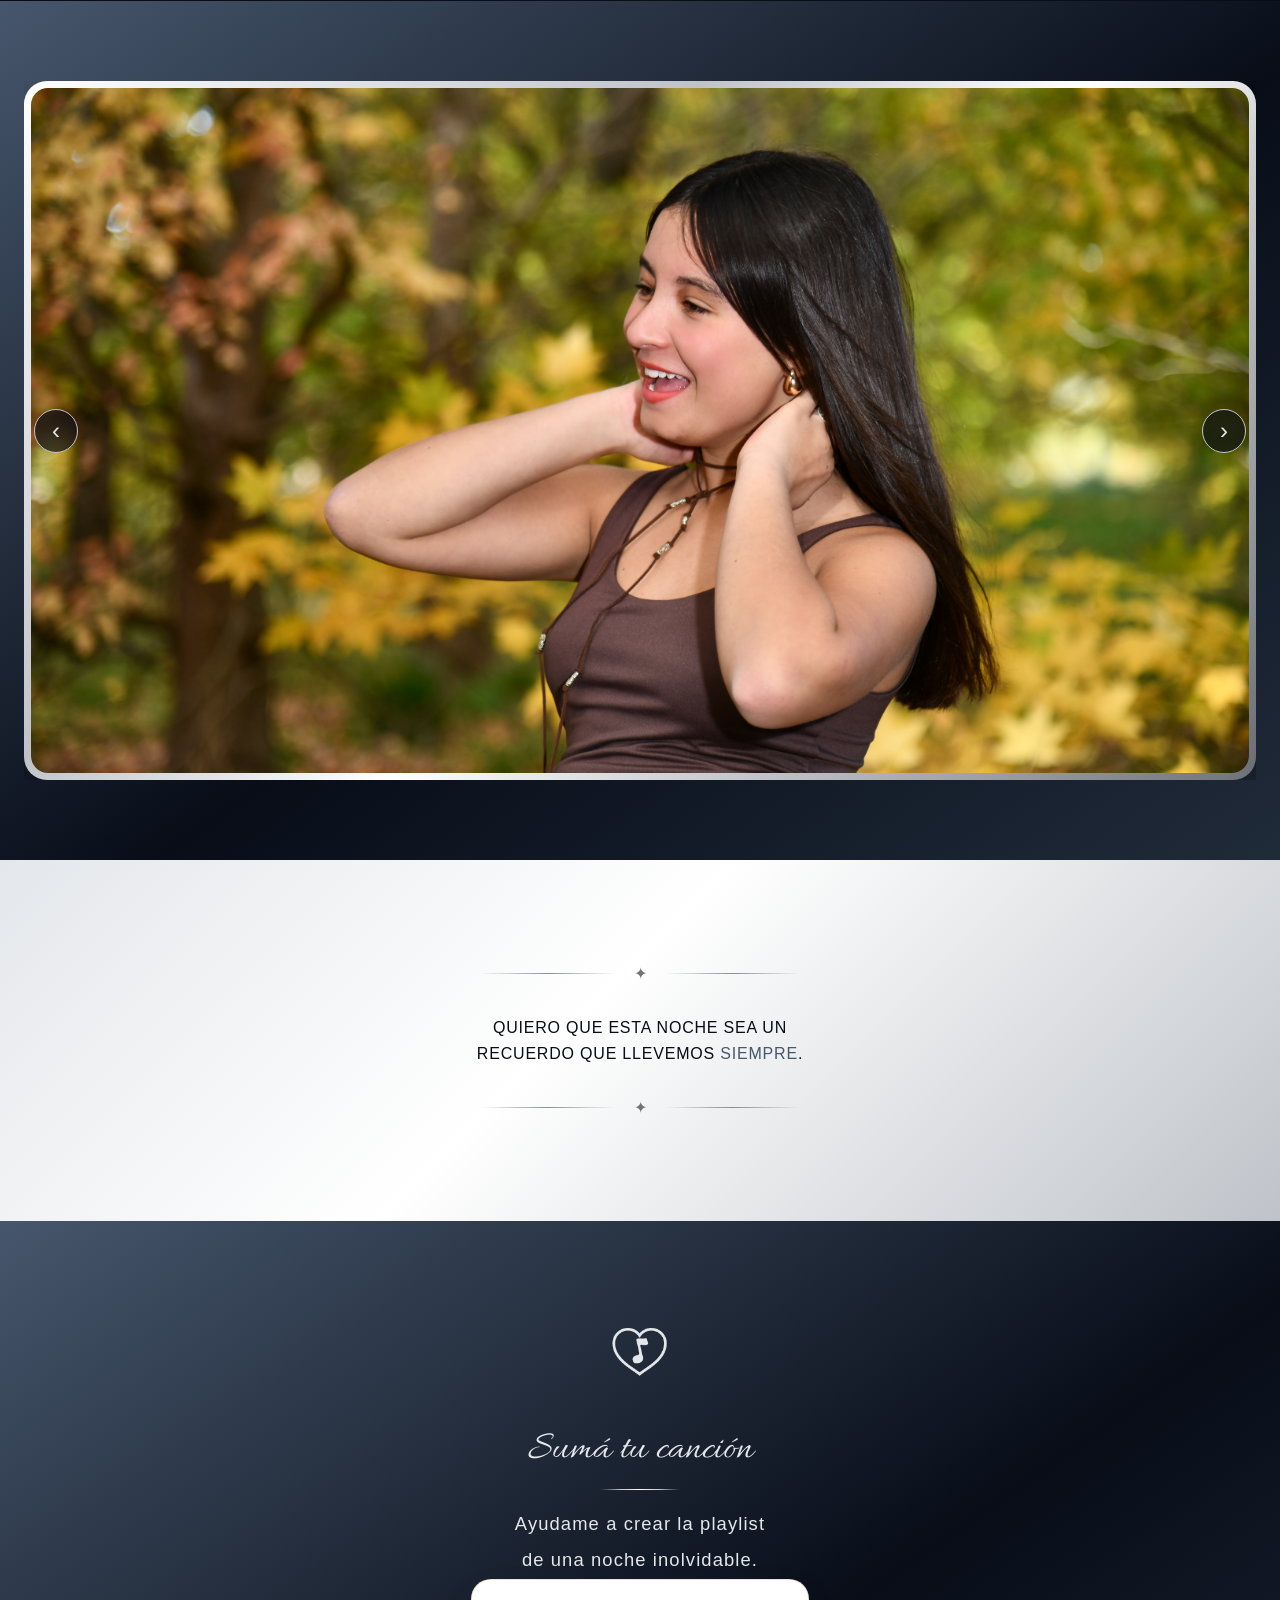
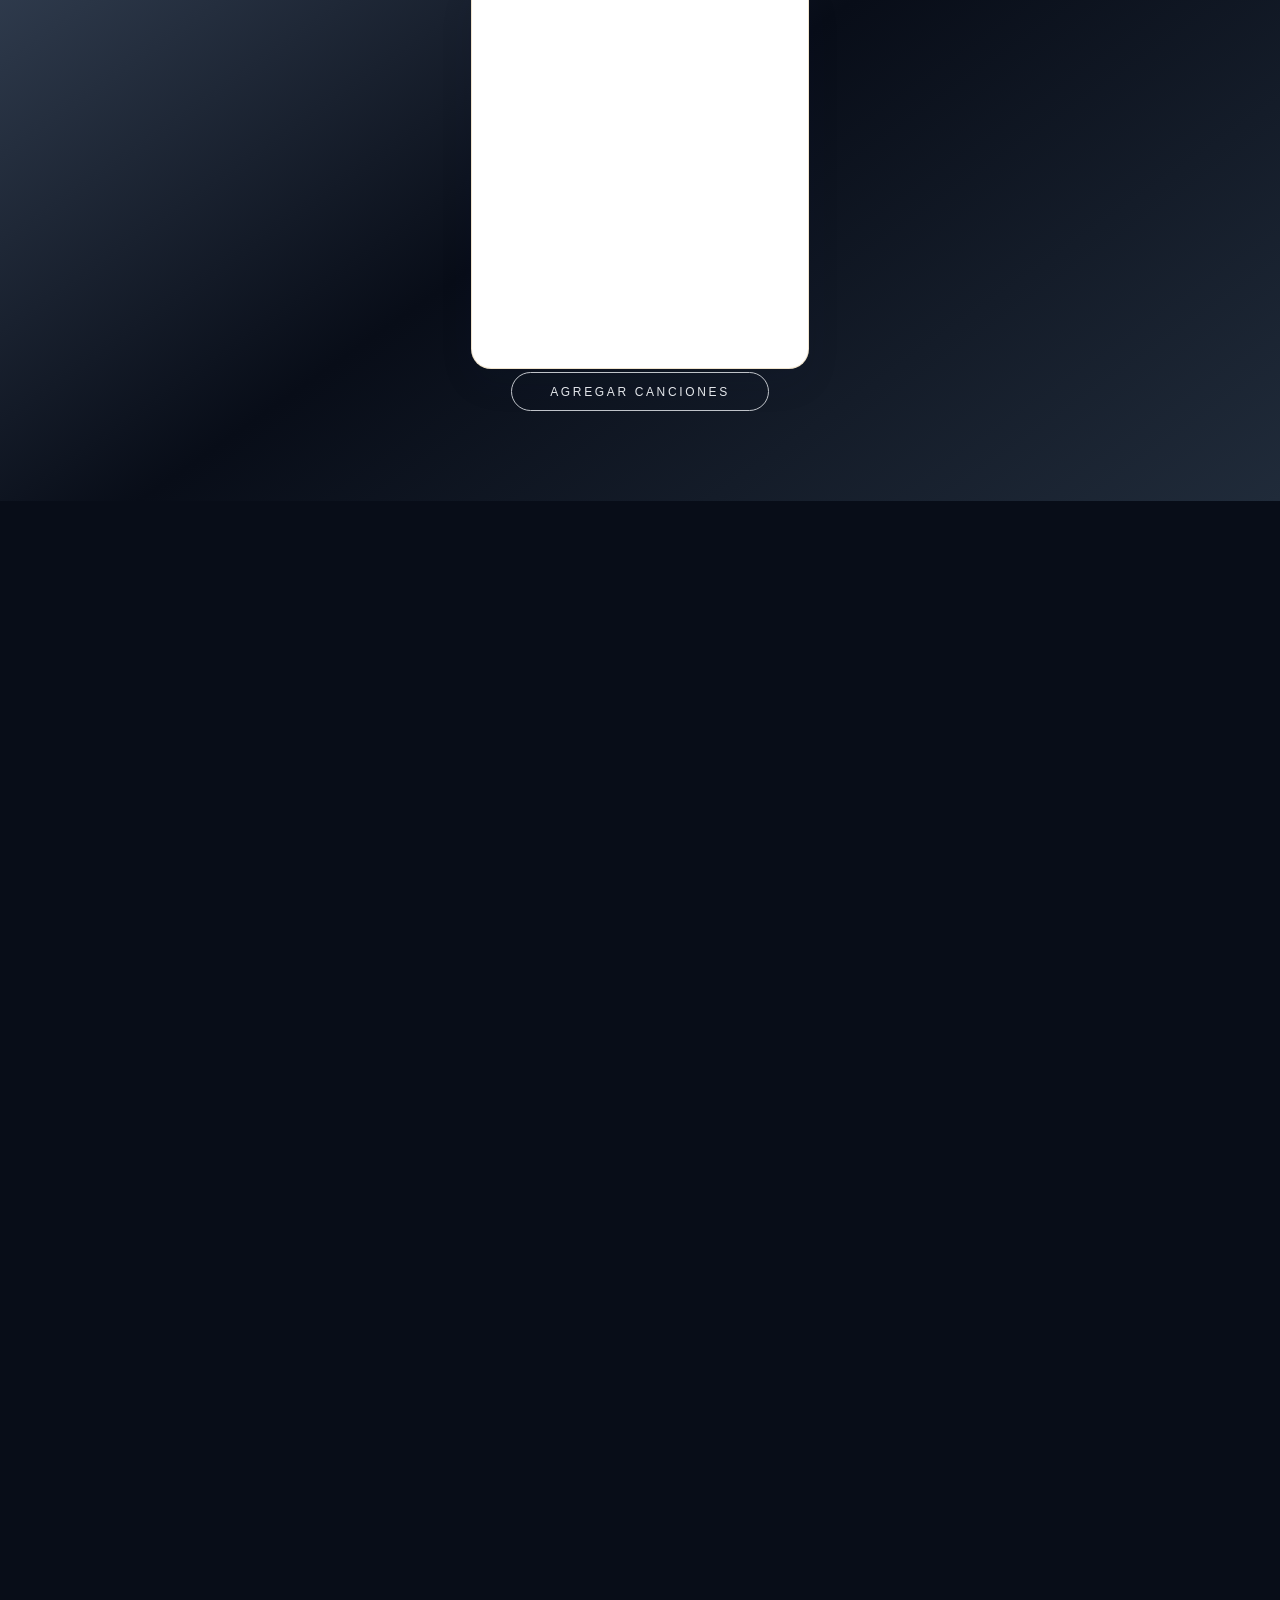
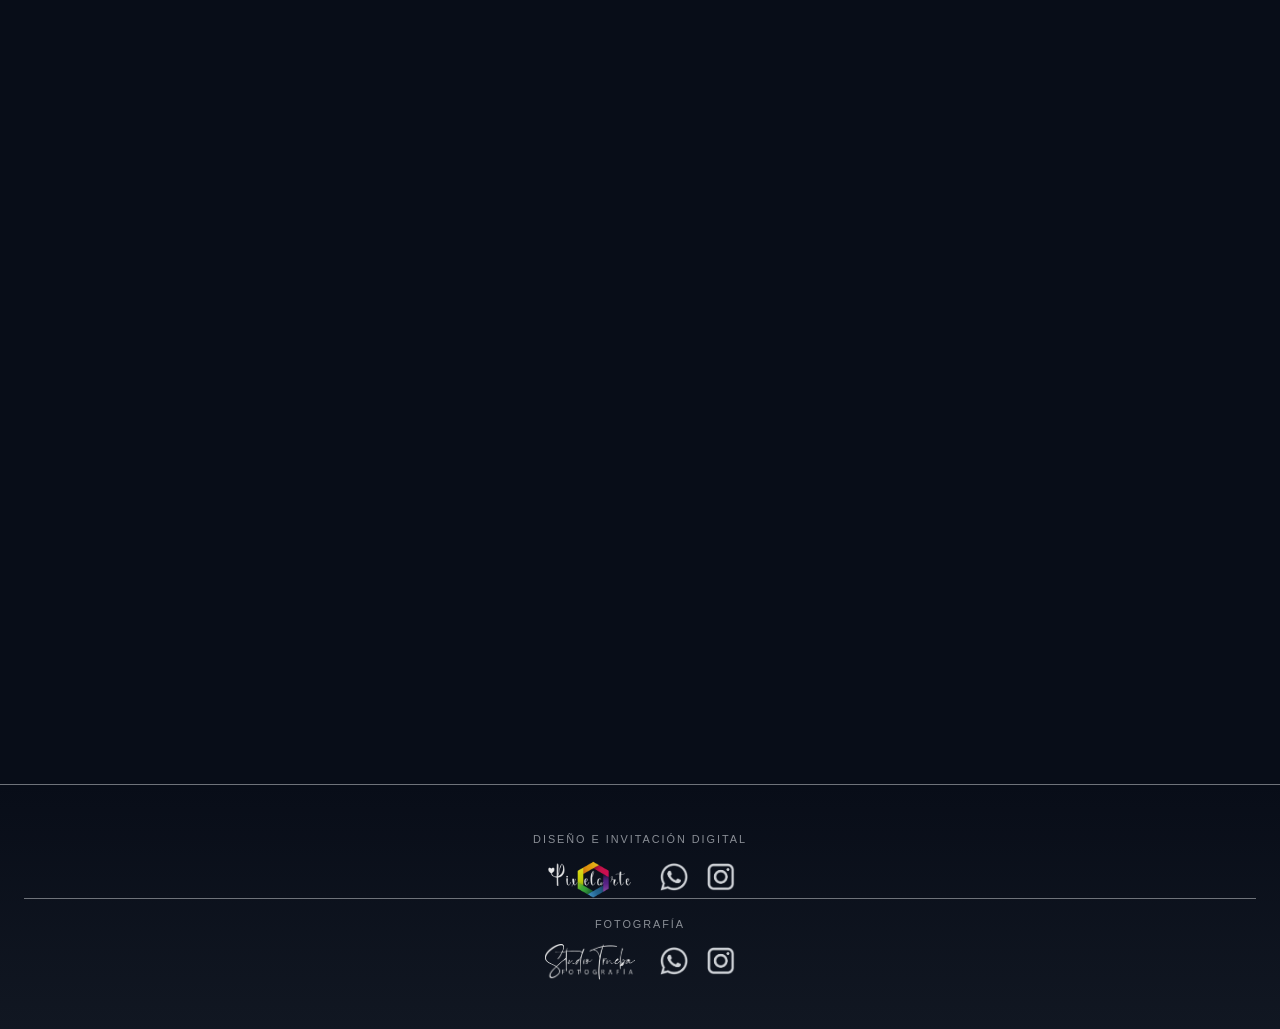
==== commit 3016ea71: "Update invitacion.html" ====
--- a/invitacion.html
+++ b/invitacion.html
@@ -256,7 +256,7 @@
   </div>
 
   <a
-href="https://open.spotify.com/playlist/6BNANlBzq4NUE1zAoChmsZ?si=K3B9I-FvTKmLeDd0kxlYSw&utm_source=copy-link&pt=92b3f8496061be5082a95e45975e941e&pi=c2HrSsDFS16gY"
+href="https://open.spotify.com/playlist/6BNANlBzq4NUE1zAoChmsZ?si=CN4EiysgQ32_gz63TQ3NzQ&utm_source=whatsapp&pt=e5cb56a865a6e340d2e35296aa09e89a&pi=LhnvWCBQTkS4L"
   target="_blank"
   class="musica-boton"
 >
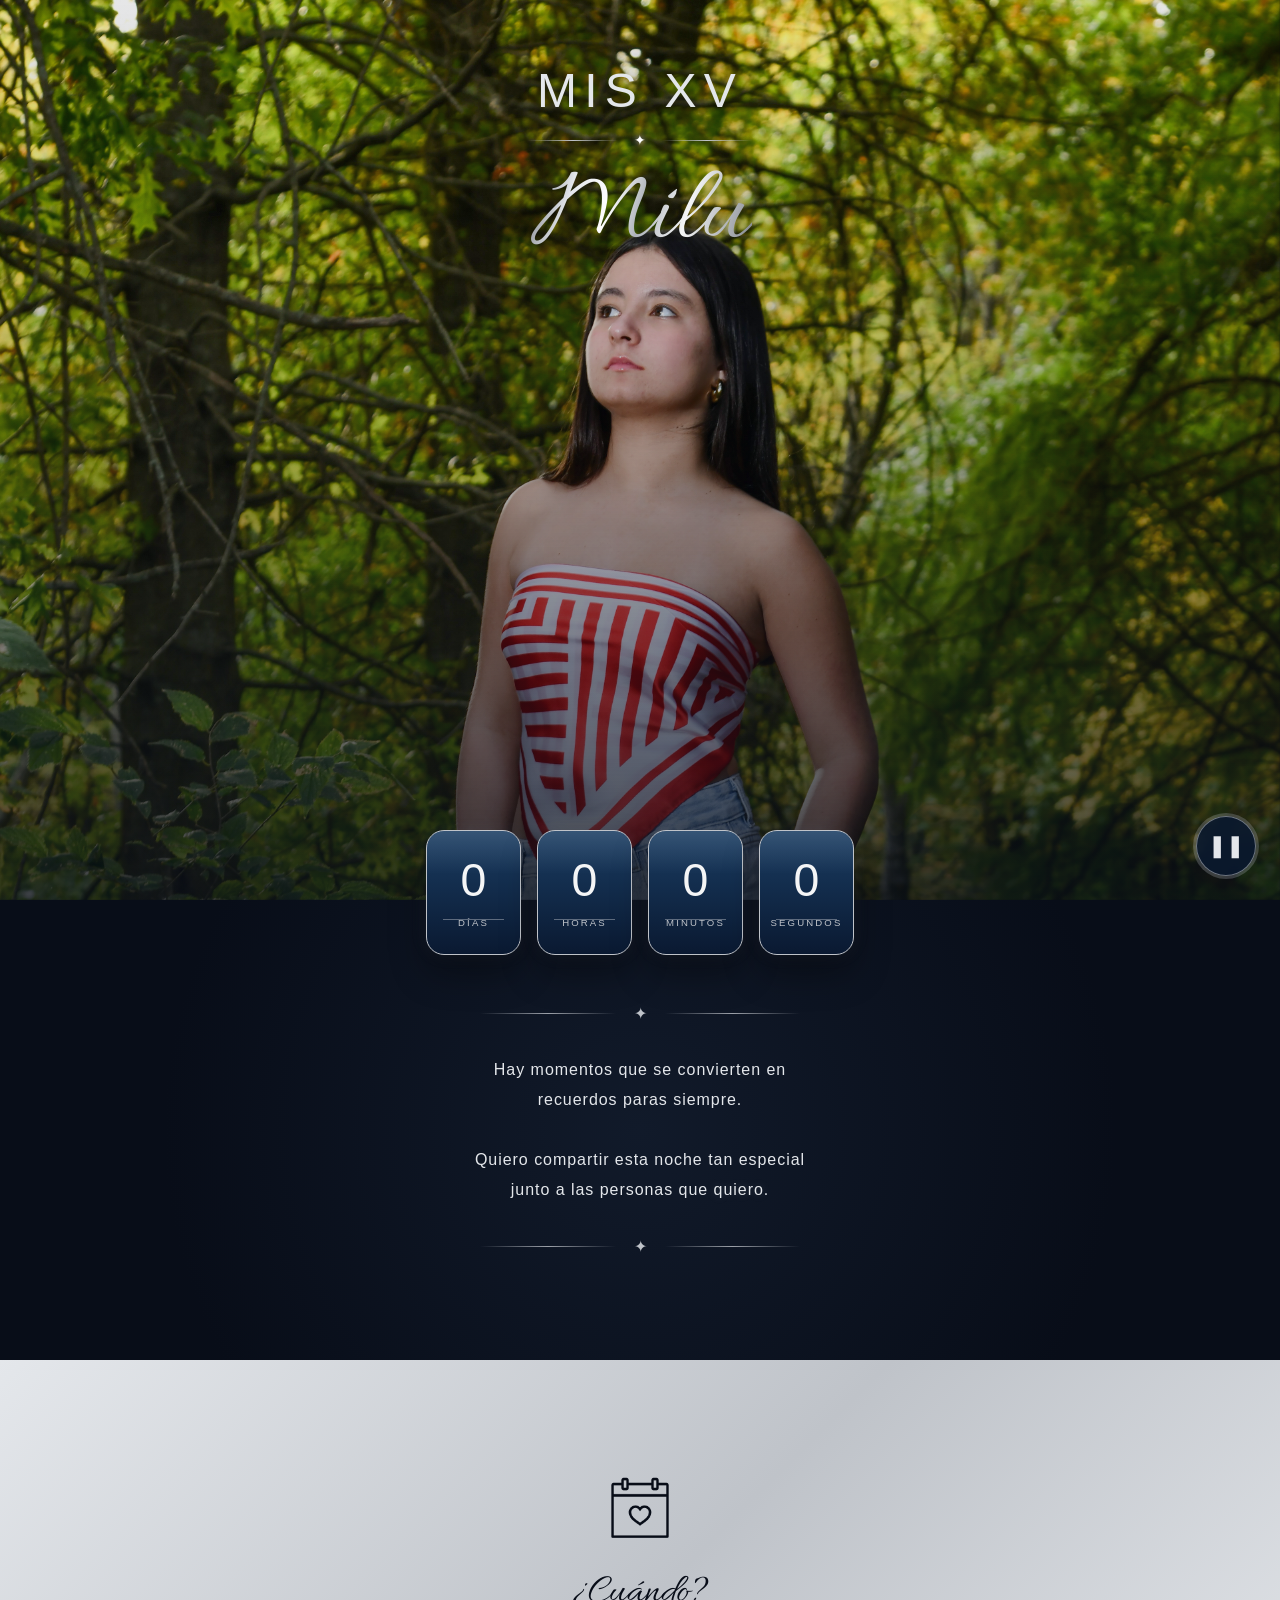
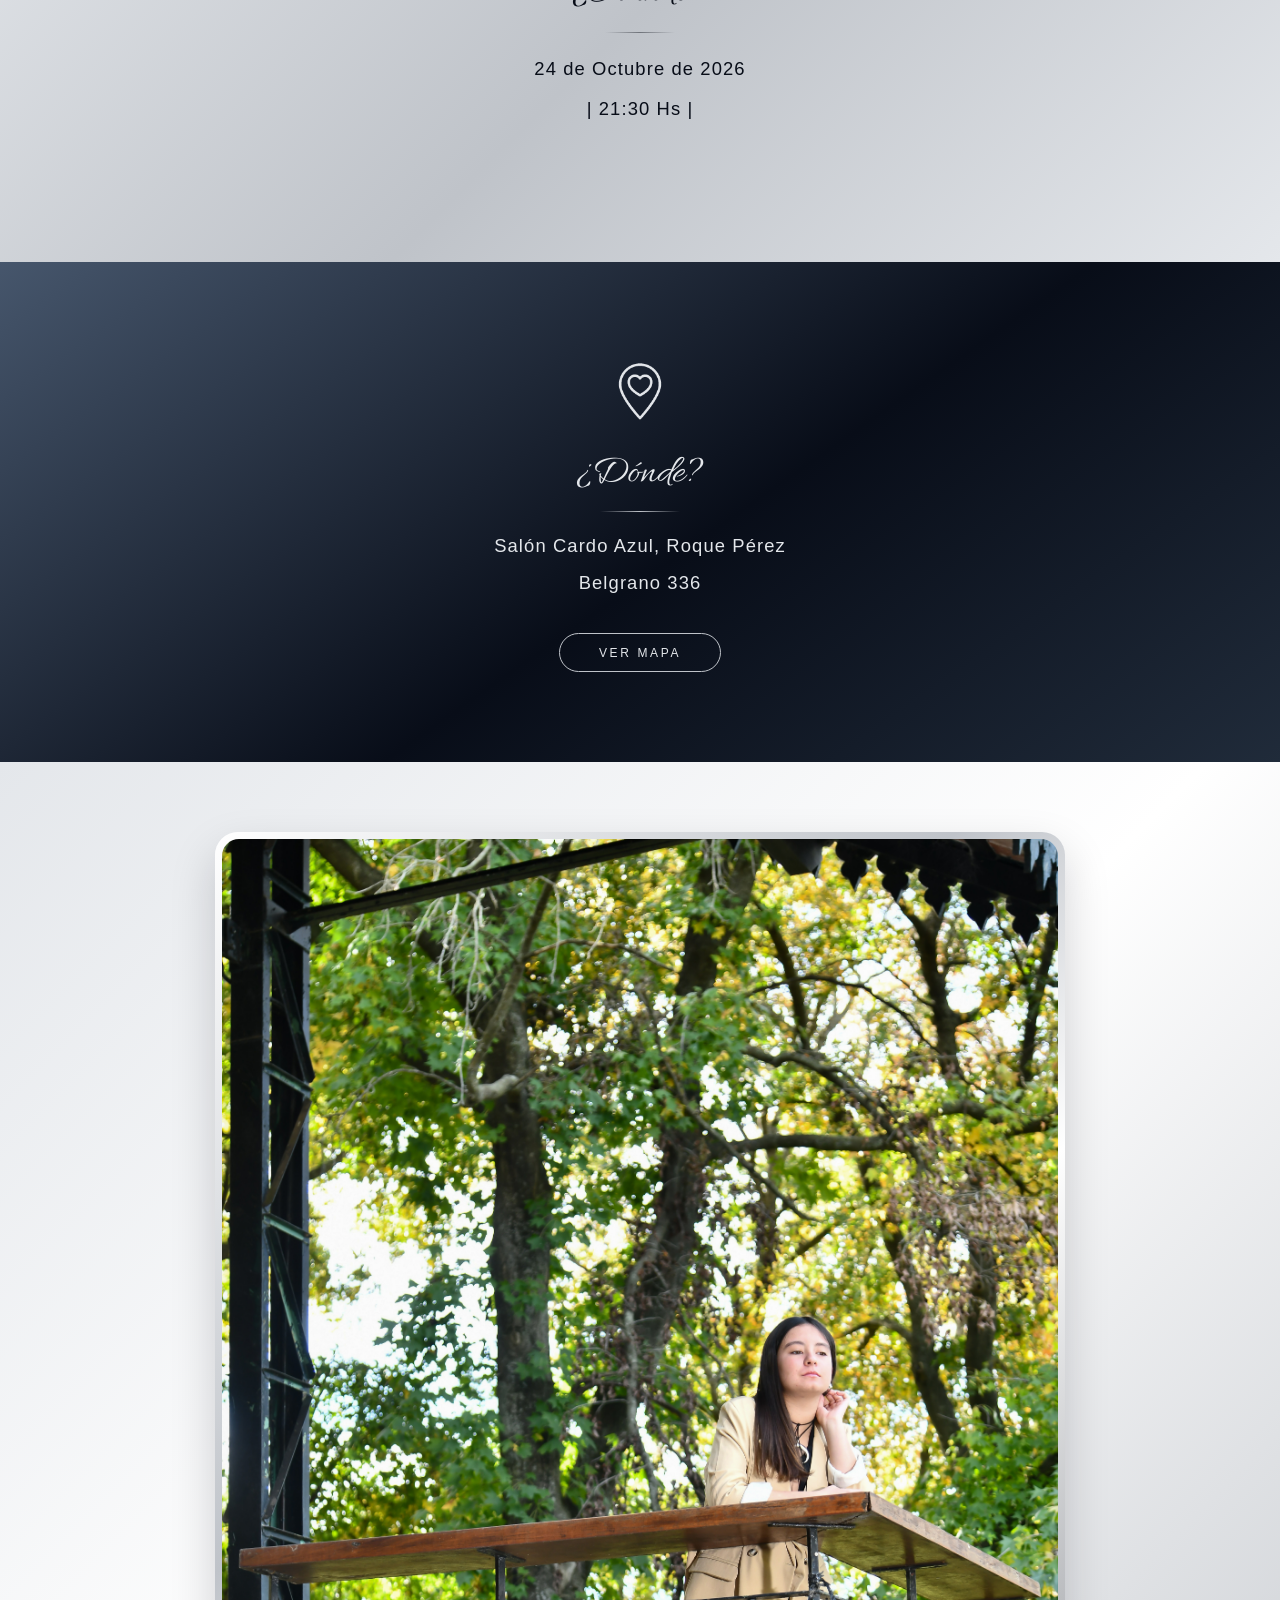
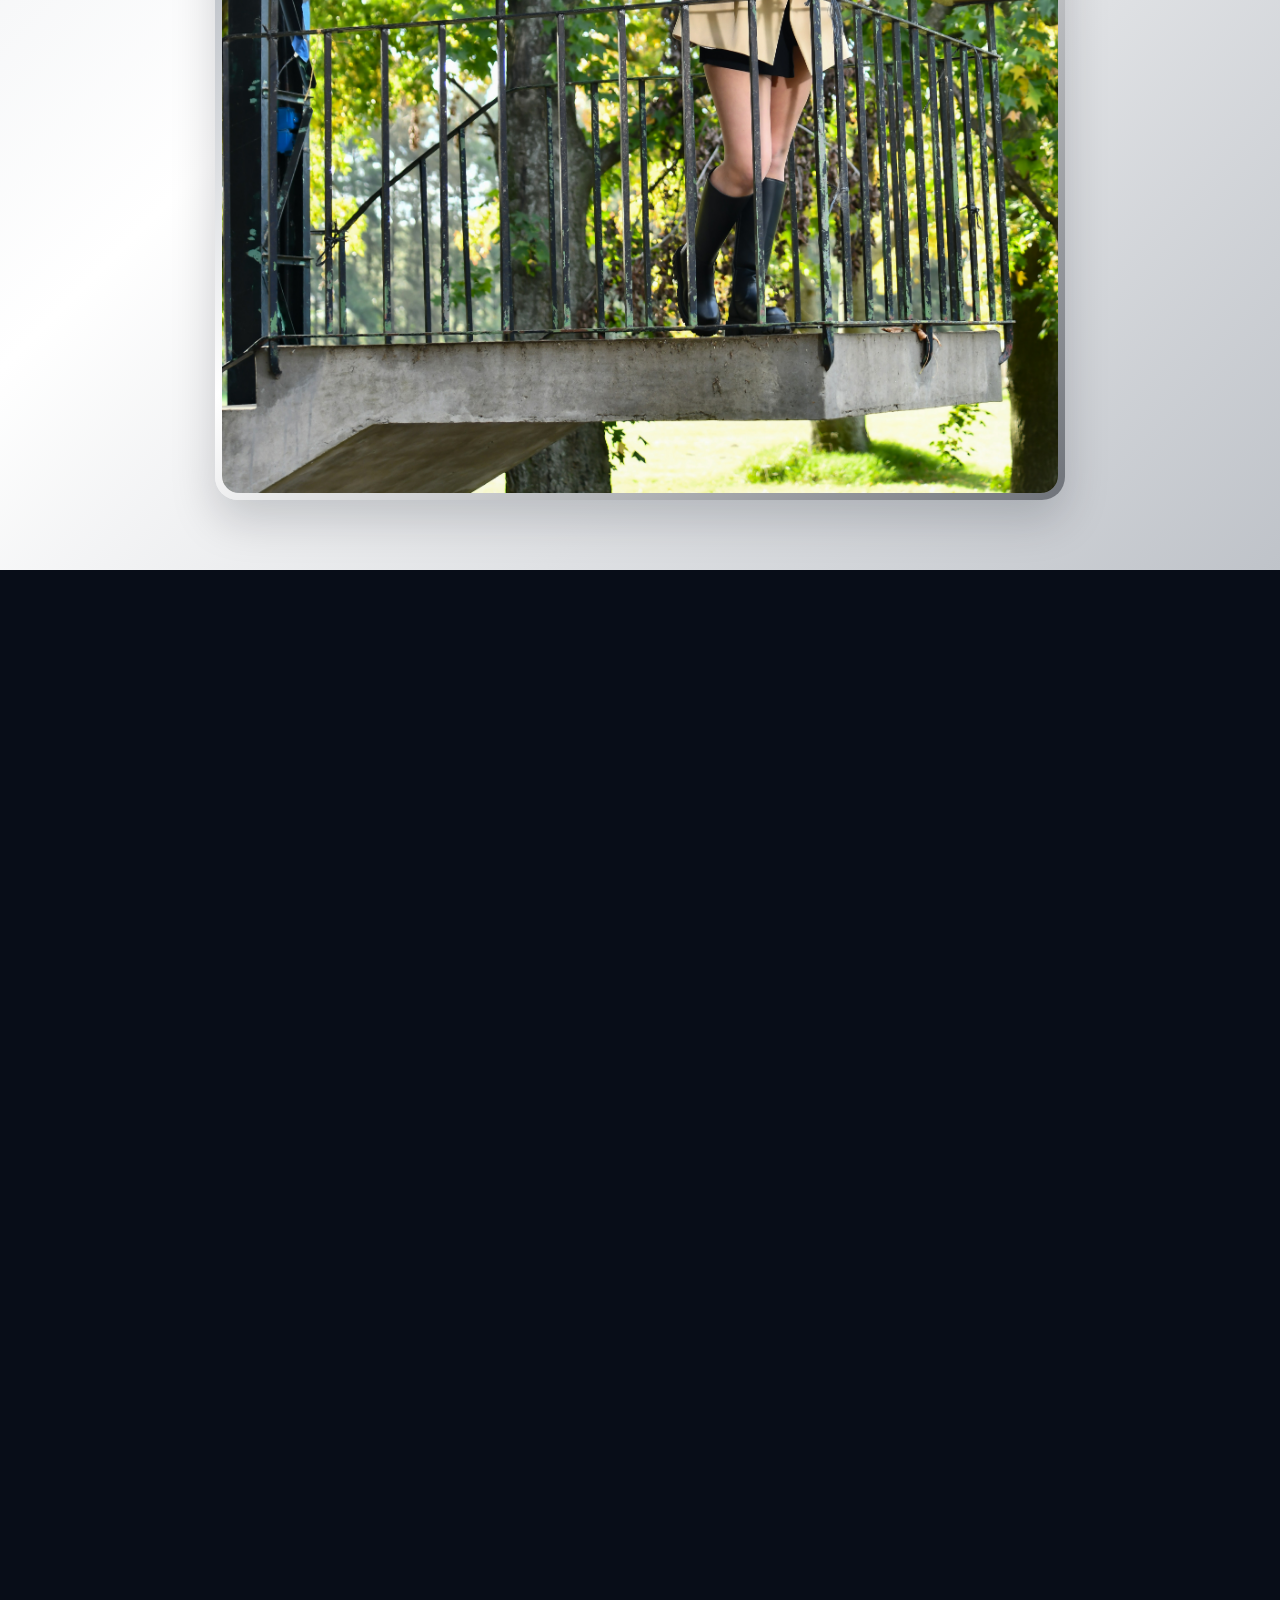
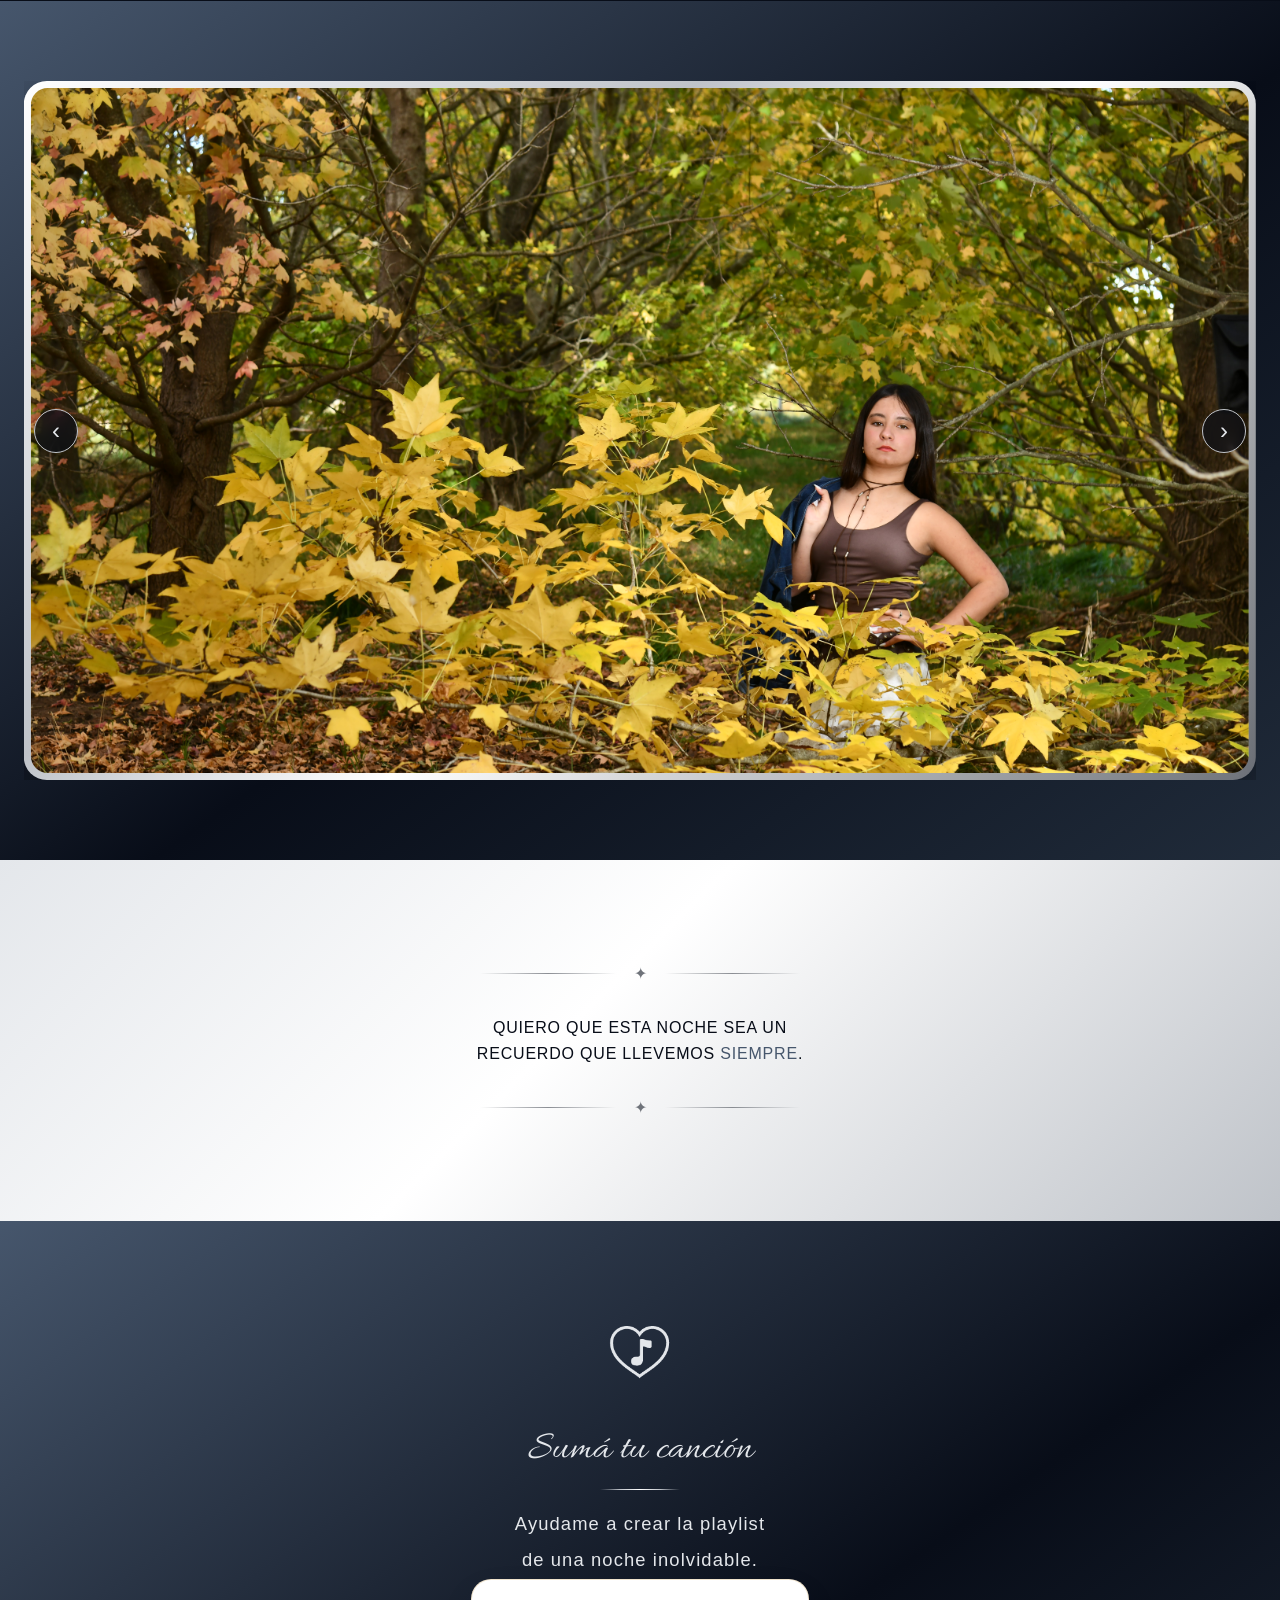
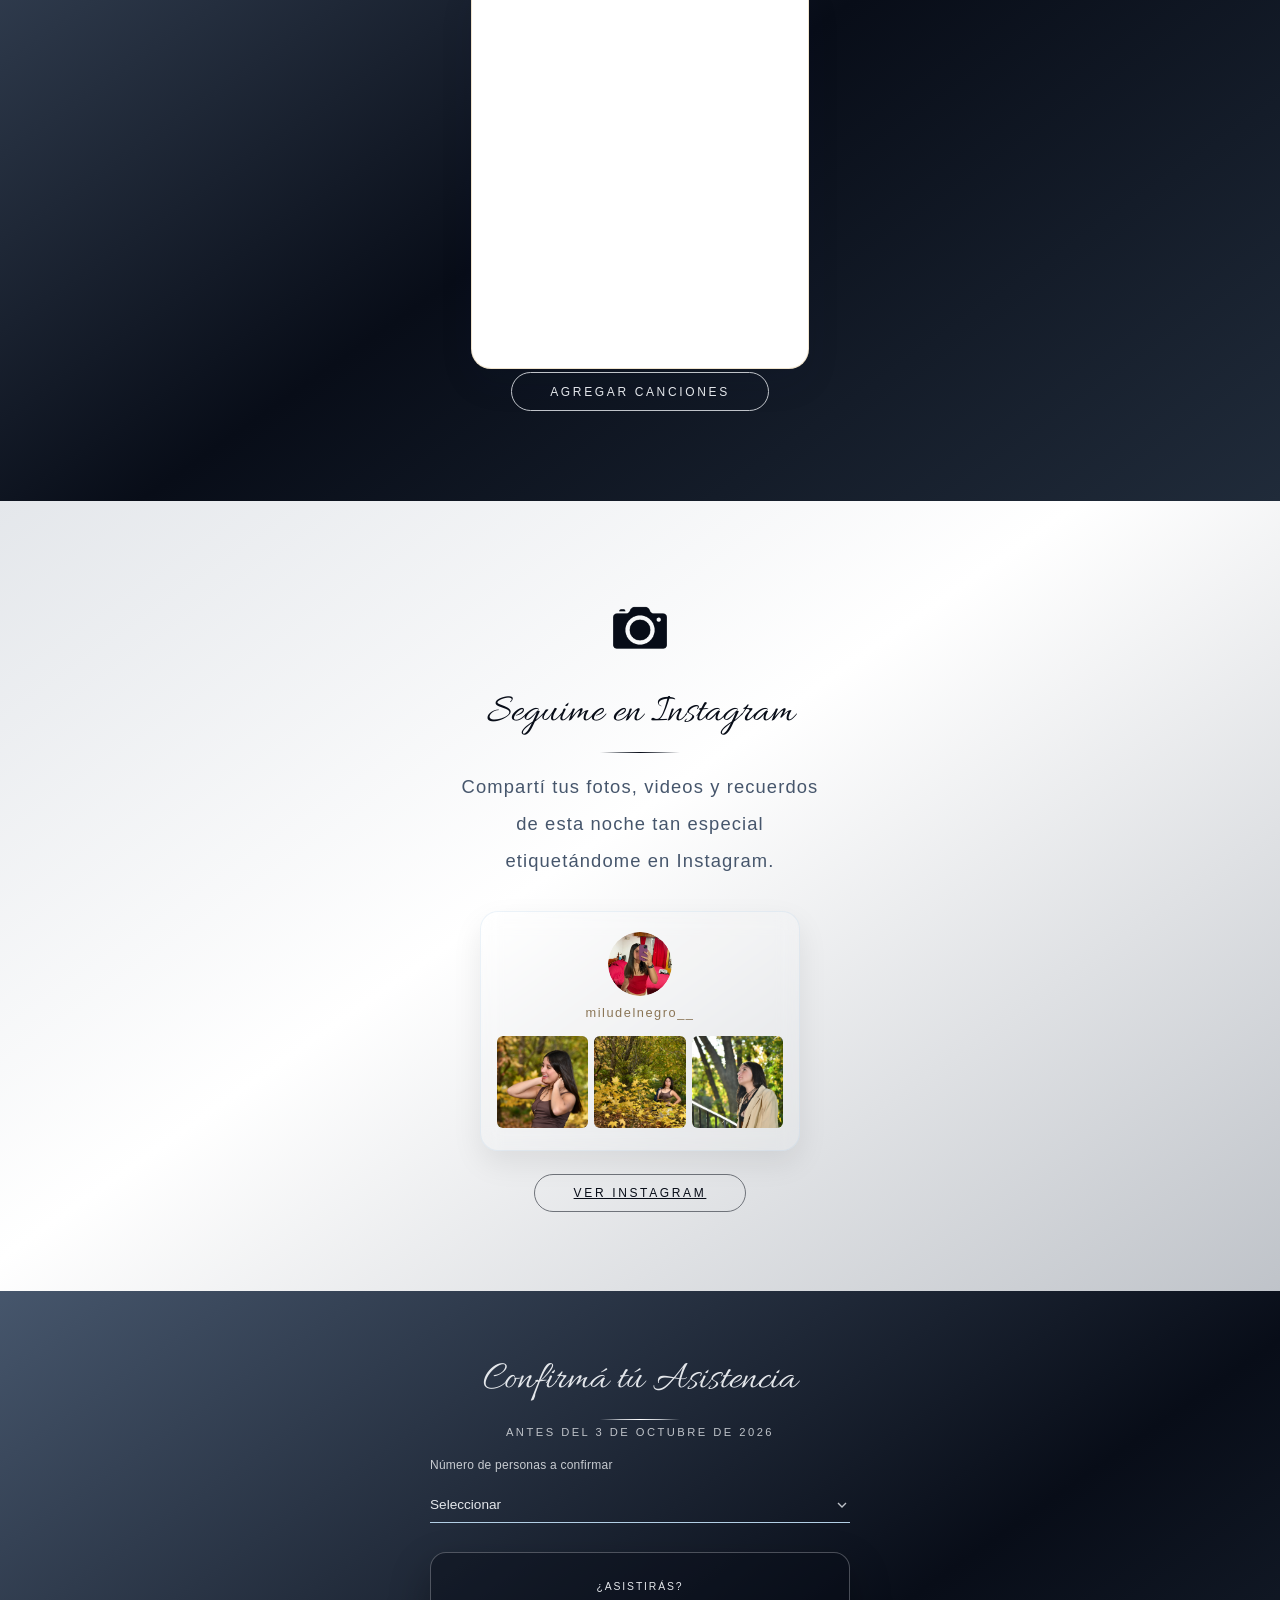
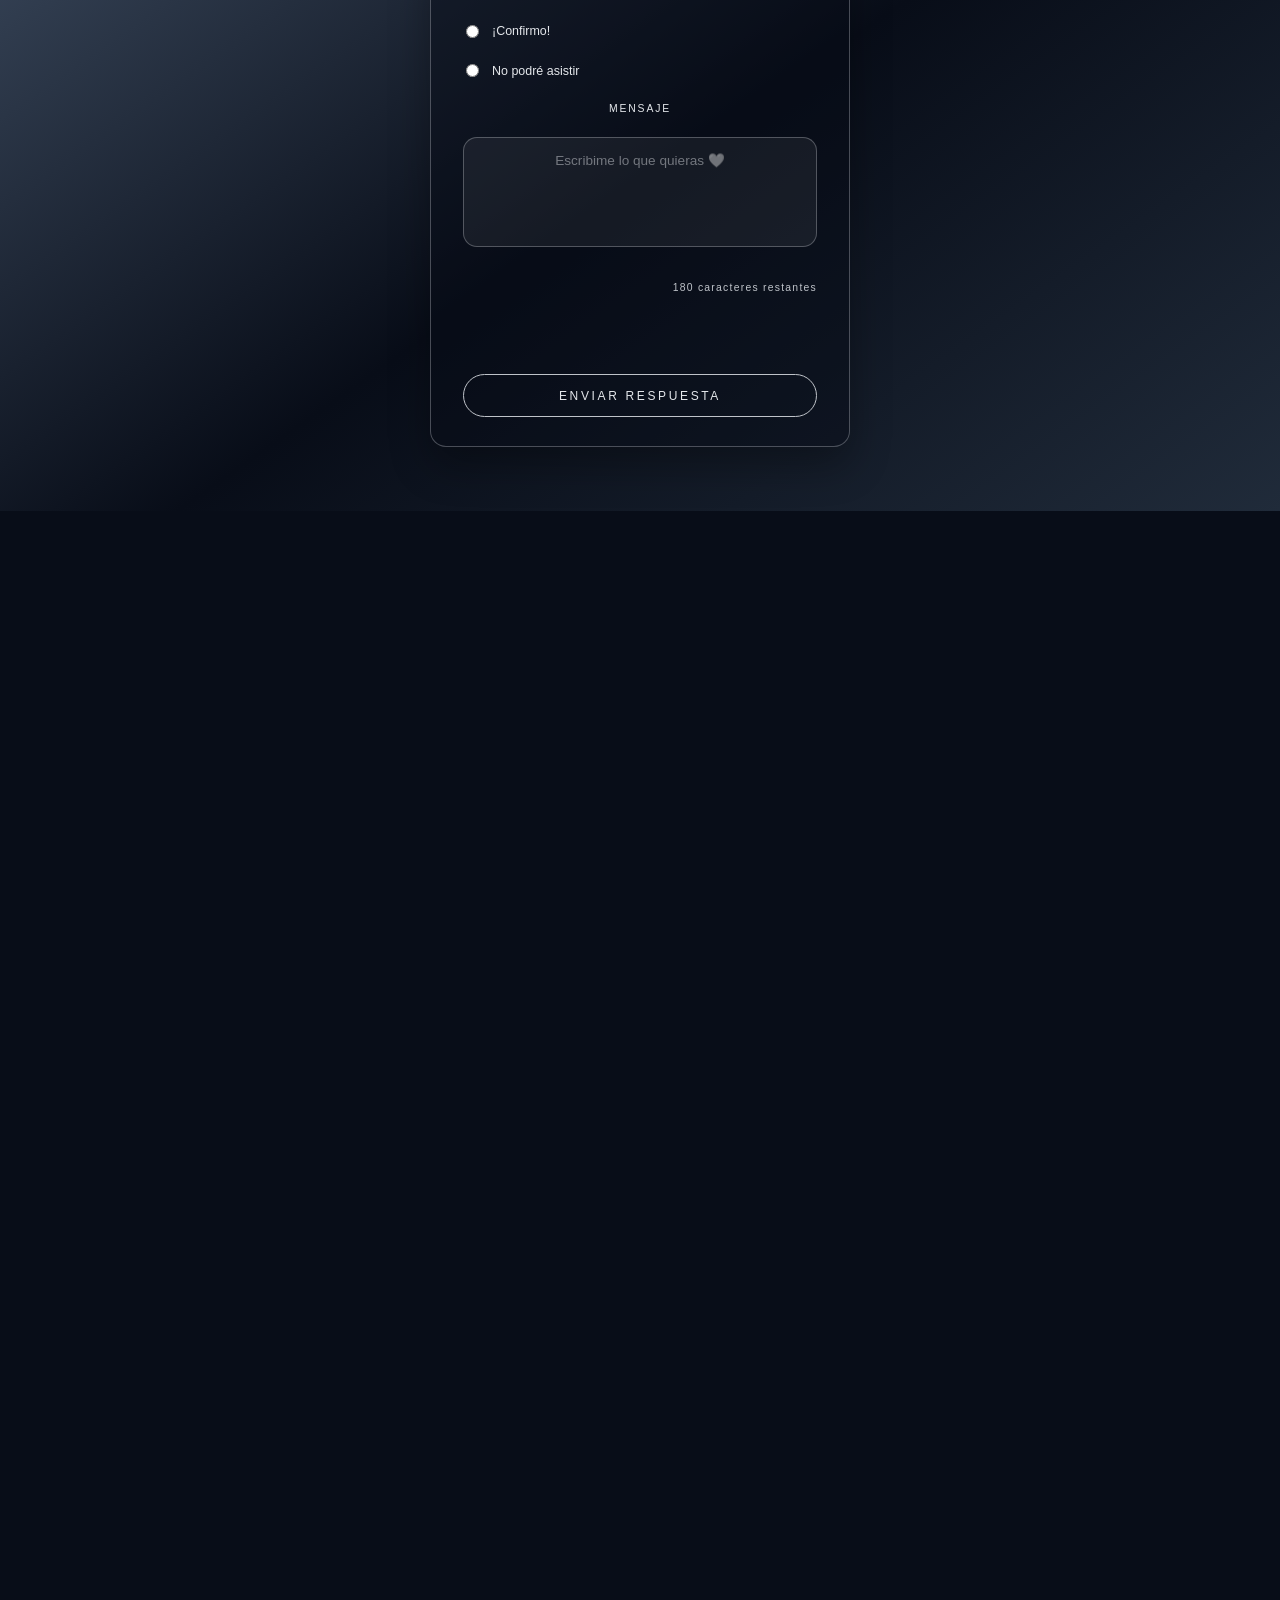
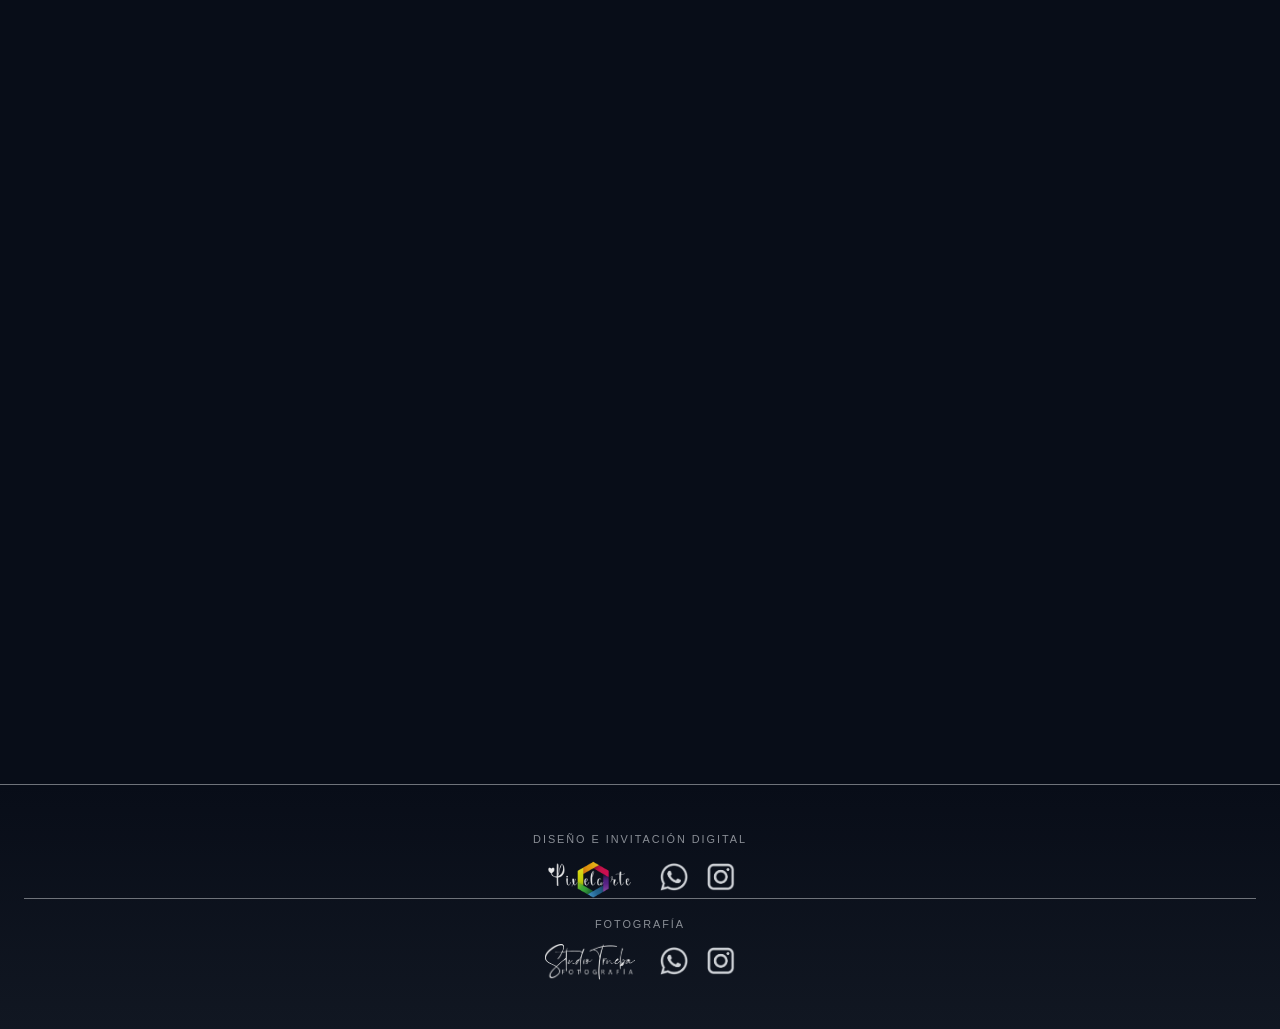
==== commit 33b97329: "Update invitacion.html" ====
--- a/invitacion.html
+++ b/invitacion.html
@@ -286,7 +286,7 @@
     <div class="instagram-preview">
   <img src="Foto Perfil.png" alt="Perfil de Instagram" class="ig-avatar">
 
-  <p class="ig-user">miludelnegro</p>
+  <p class="ig-user">miludelnegro__</p>
 
   <div class="ig-grid">
     <img src="2.JPG" alt="">
@@ -296,7 +296,7 @@
 </div>
 
     <a
-  href="https://www.instagram.com/alma.garabento?utm_source=ig_web_button_share_sheet&igsh=ZDNlZDc0MzIxNw=="
+  href="https://www.instagram.com/miludelnegro__?utm_source=ig_web_button_share_sheet&igsh=ZDNlZDc0MzIxNw=="
   target="_blank"
   class="instagram-boton"
 >
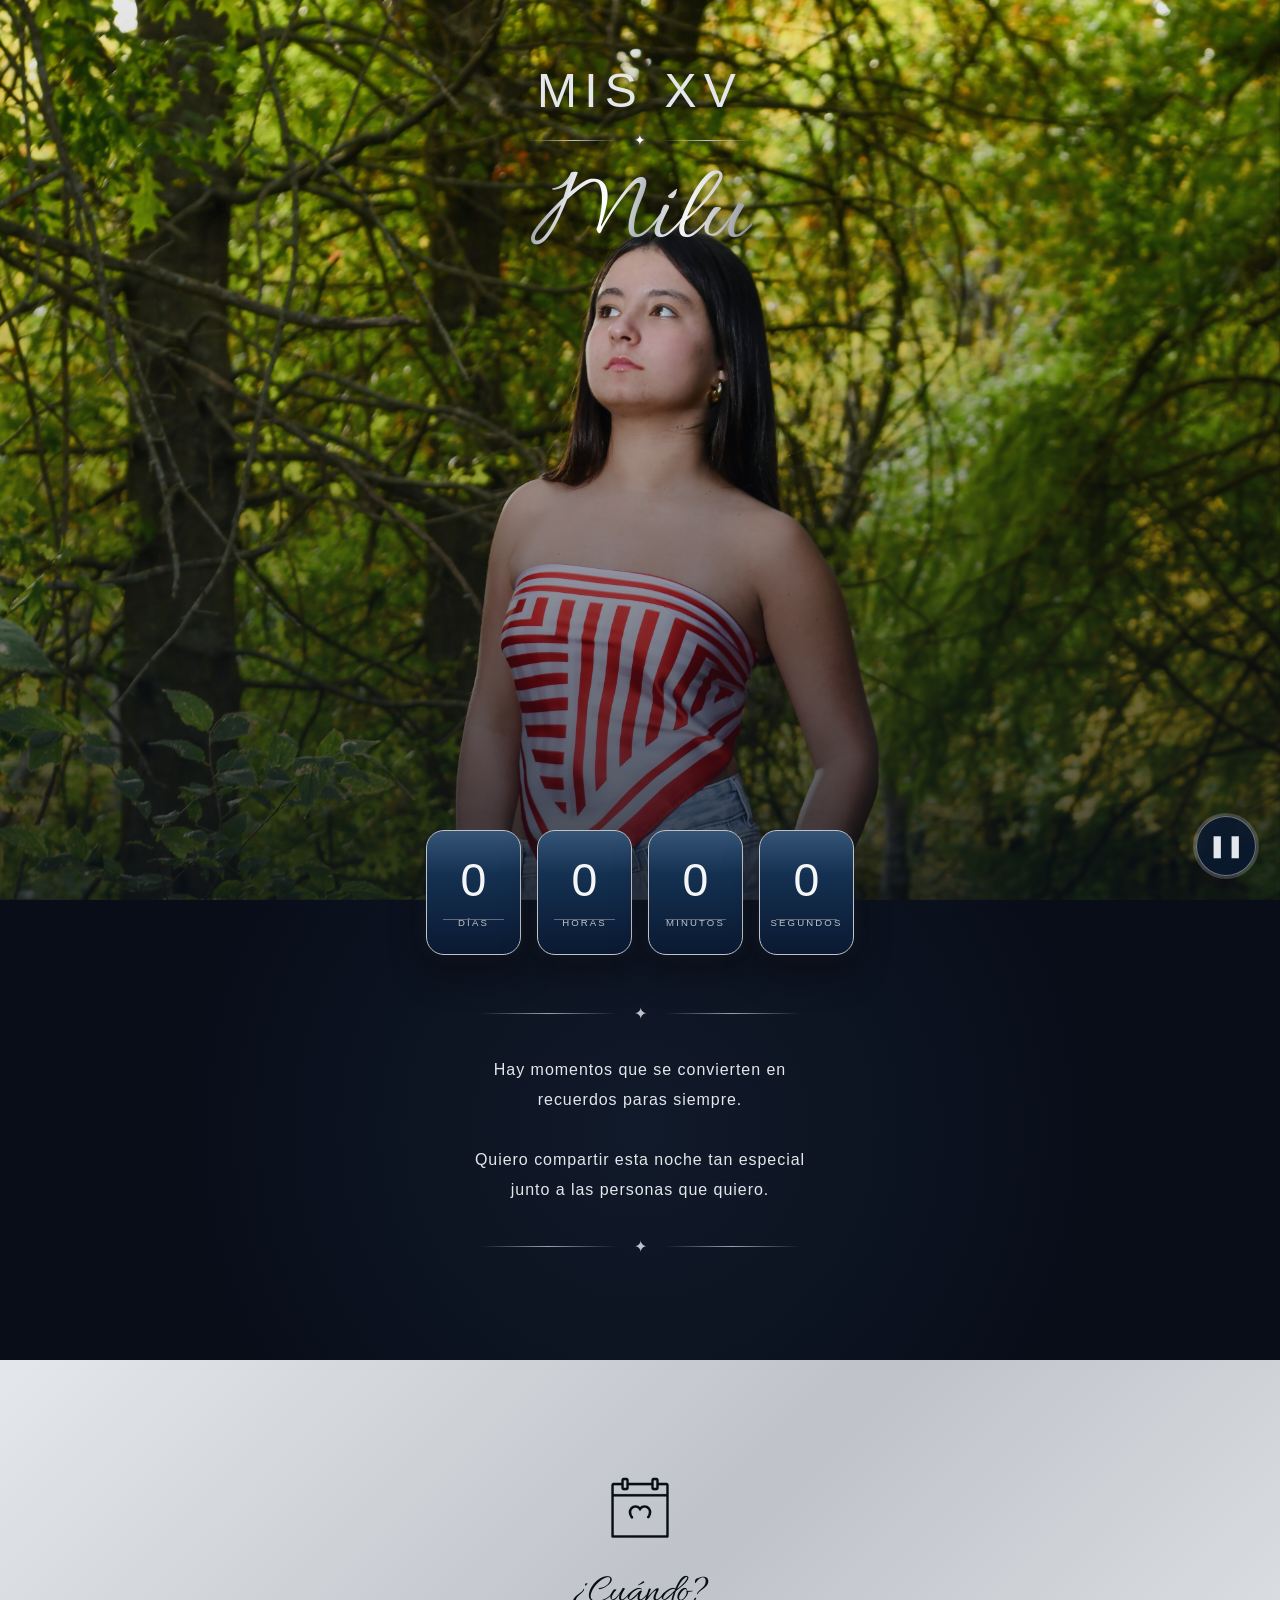
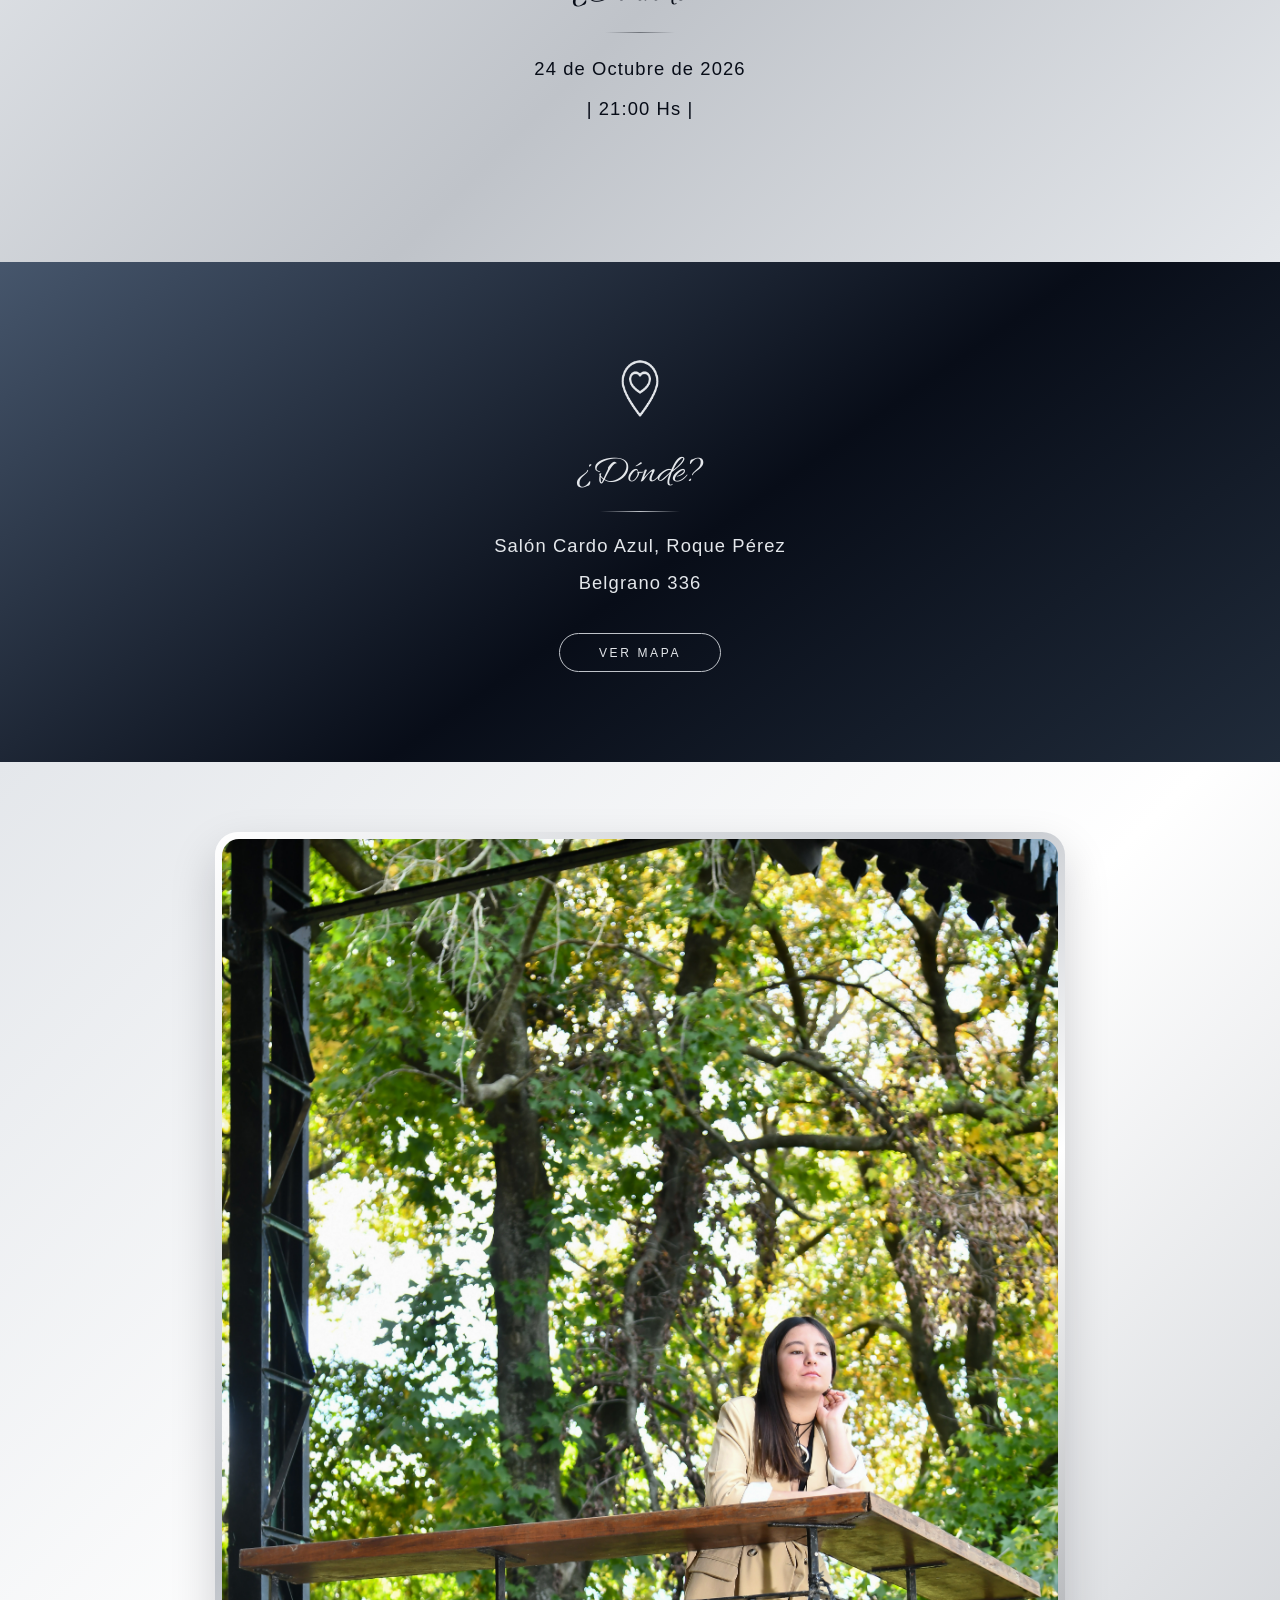
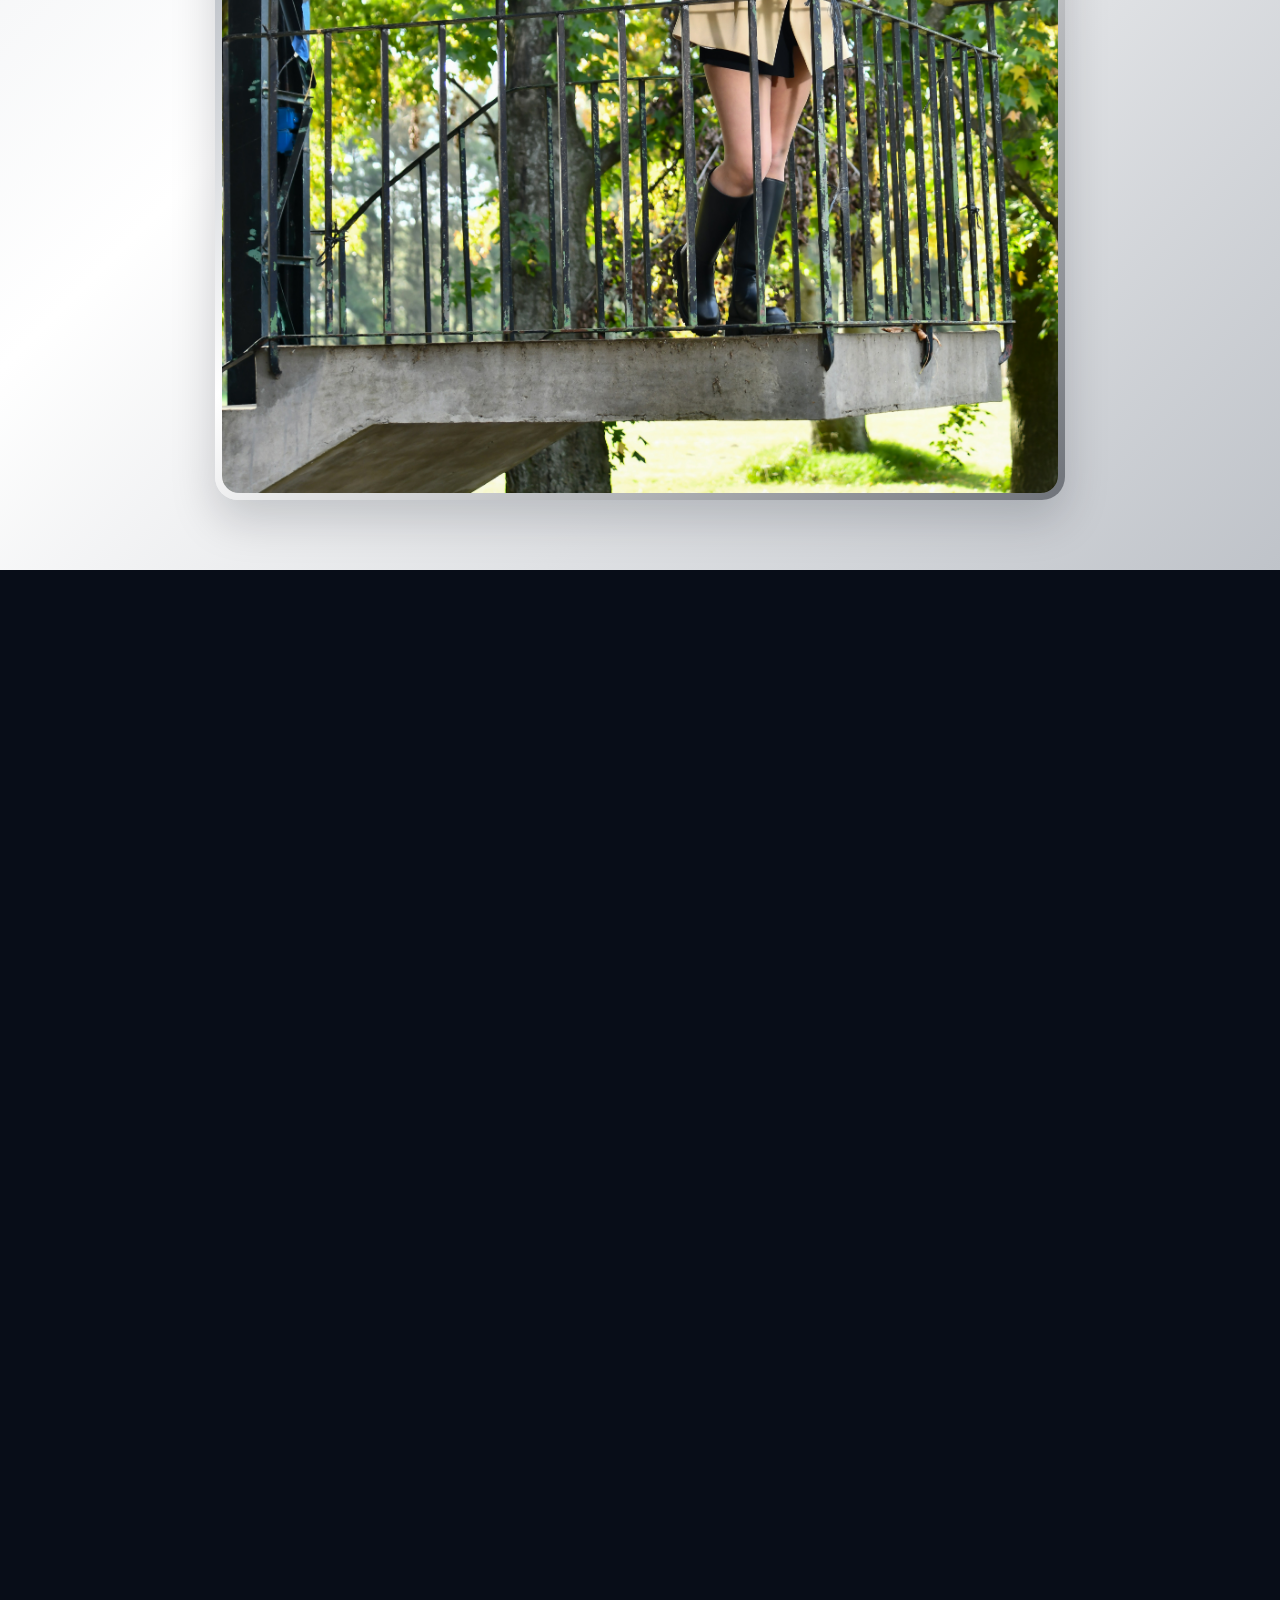
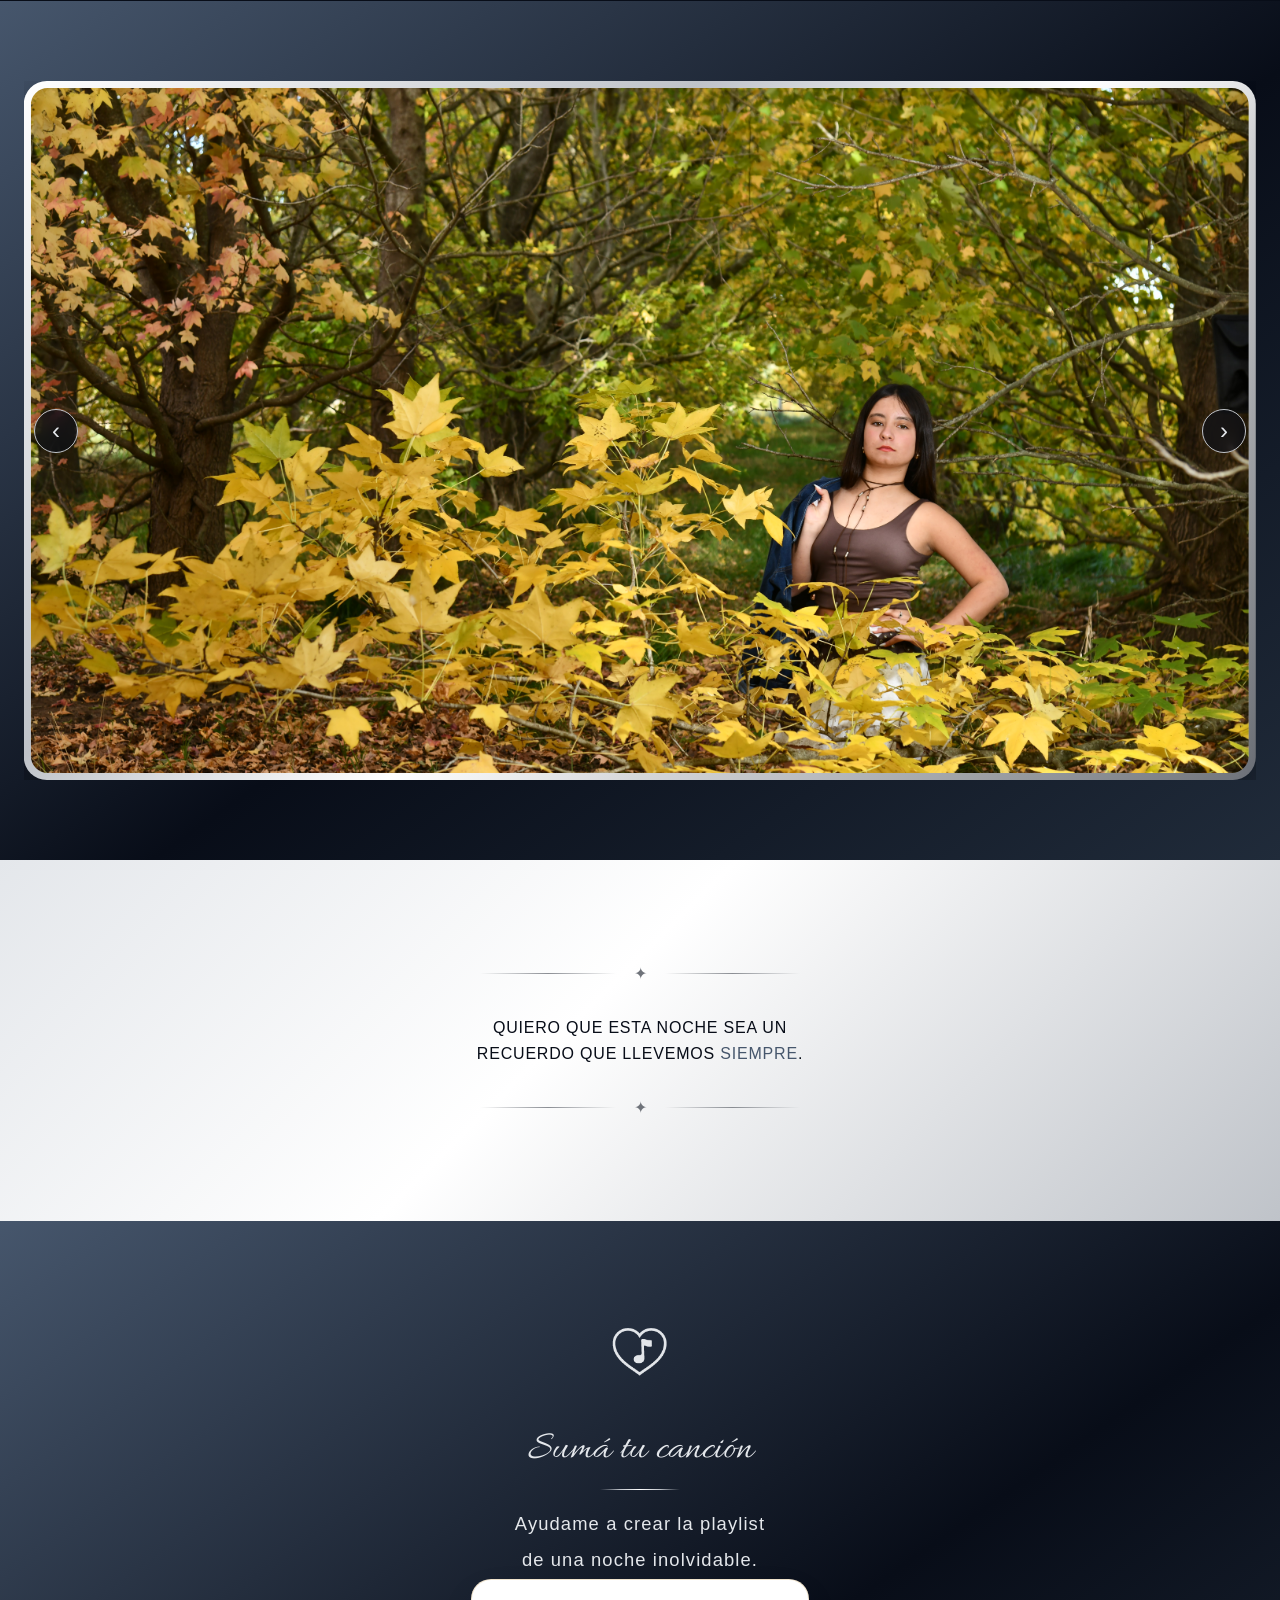
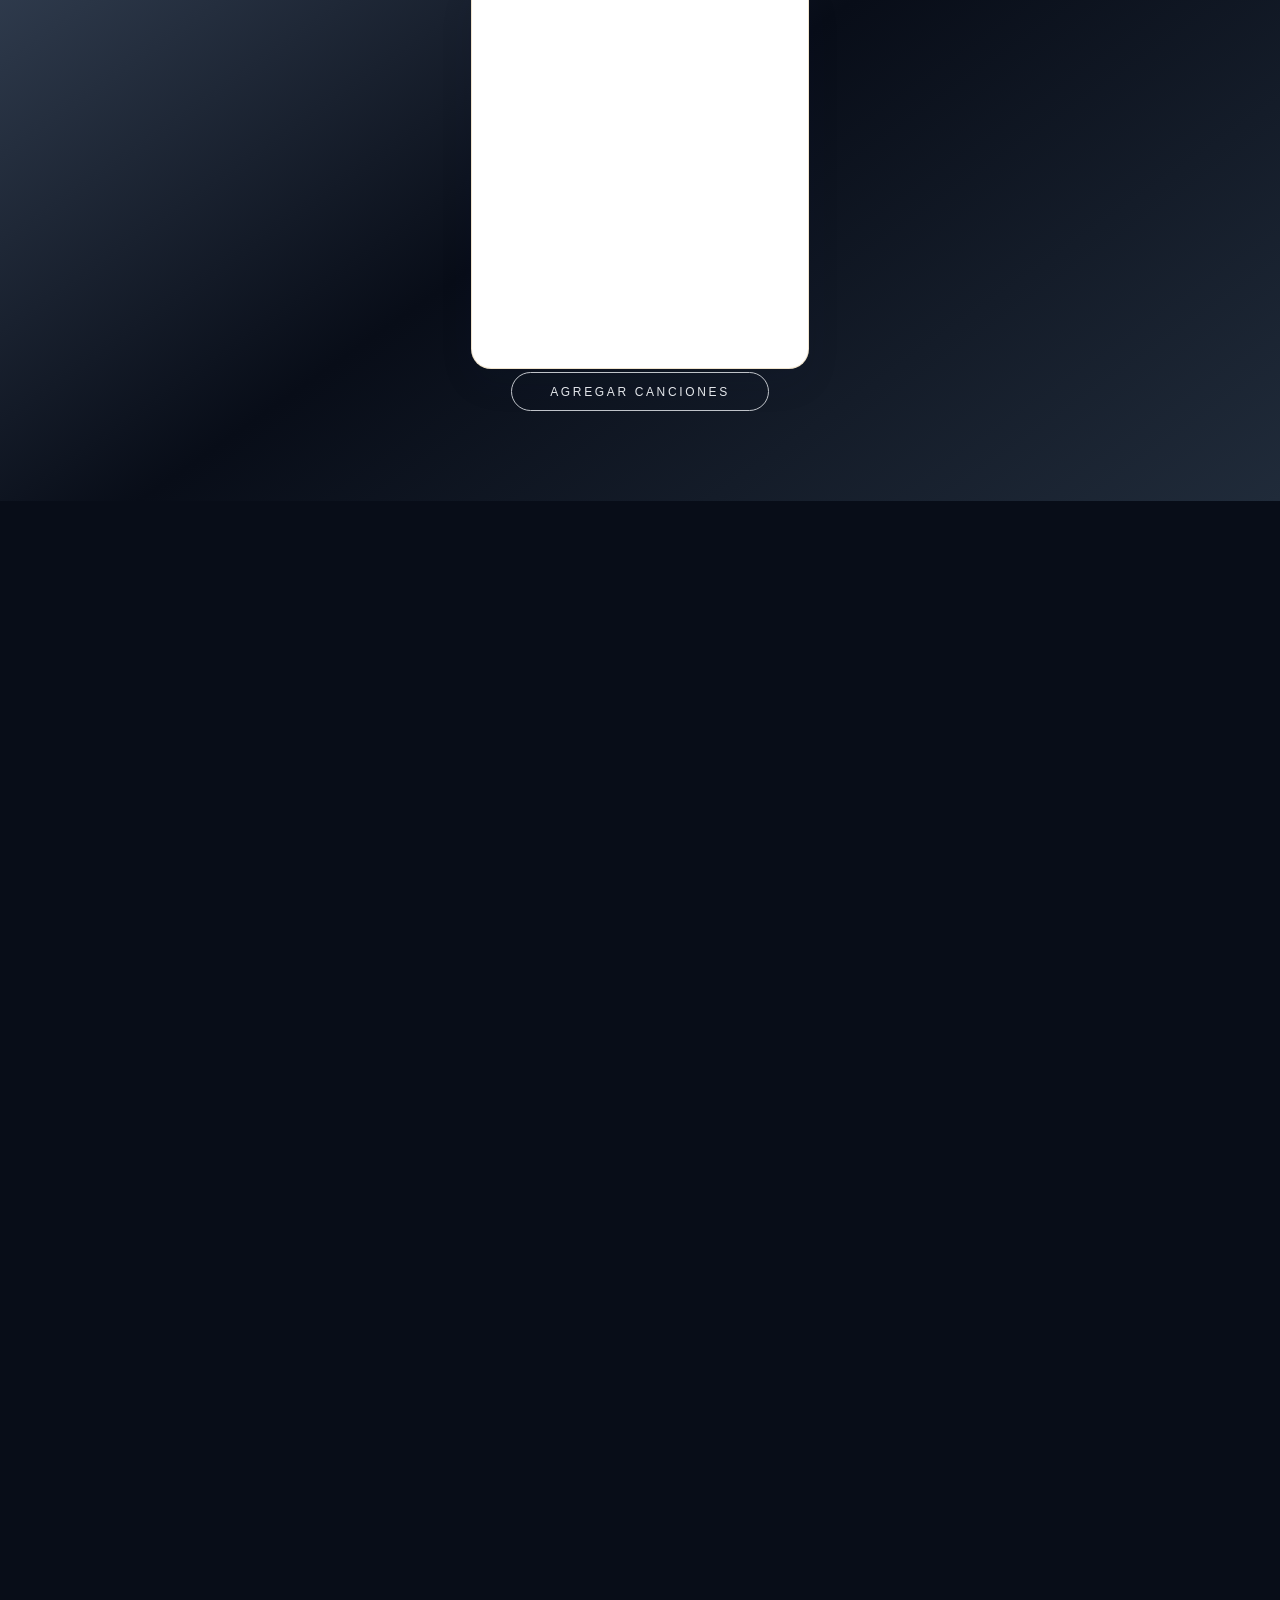
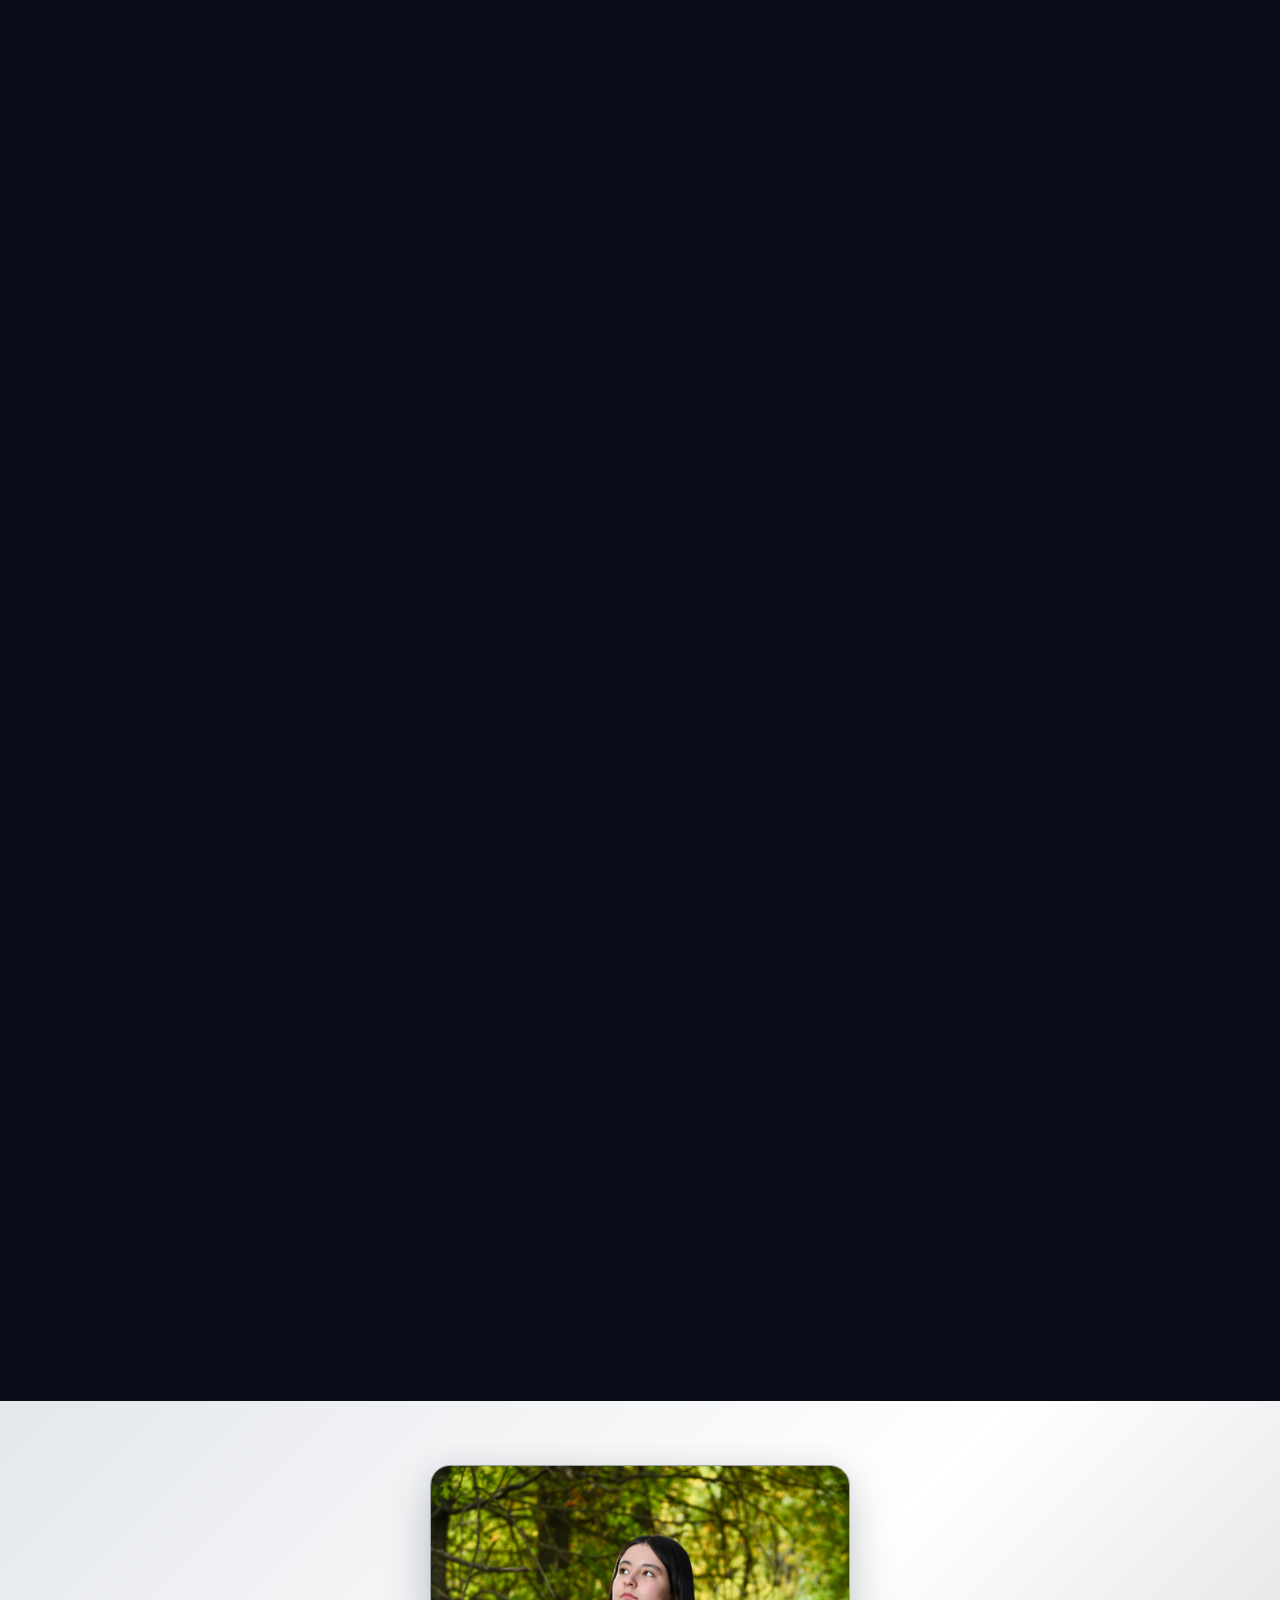
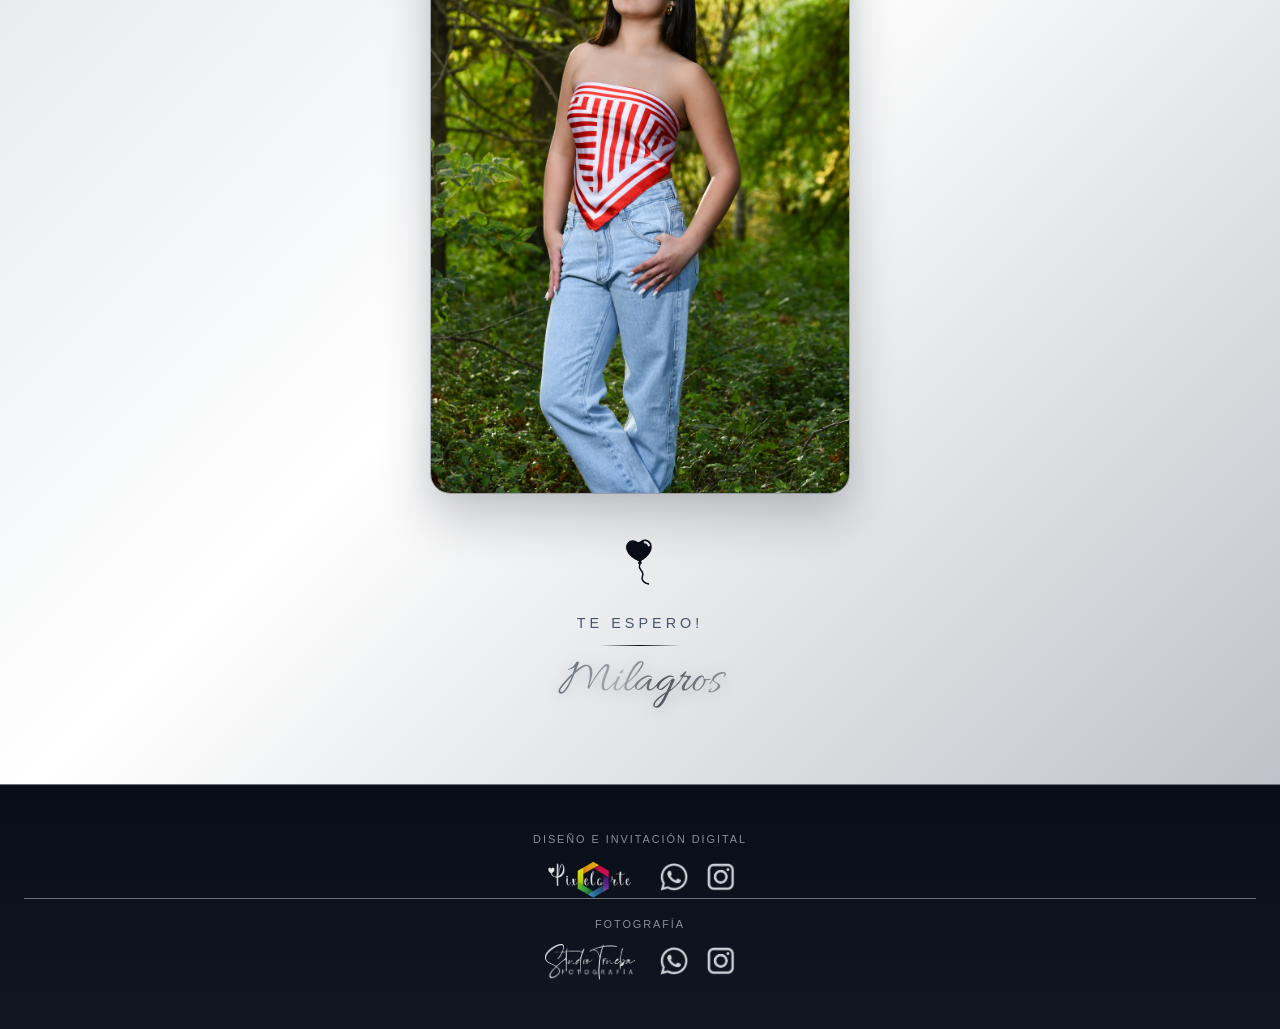
==== commit a4db6eb1: "Update invitacion.html" ====
--- a/invitacion.html
+++ b/invitacion.html
@@ -90,7 +90,7 @@
 
     <p class="fecha-texto">
       24 de Octubre de 2026<br>
-      | 21:30 Hs |
+      | 21:00 Hs |
     </p>
 
   </div>
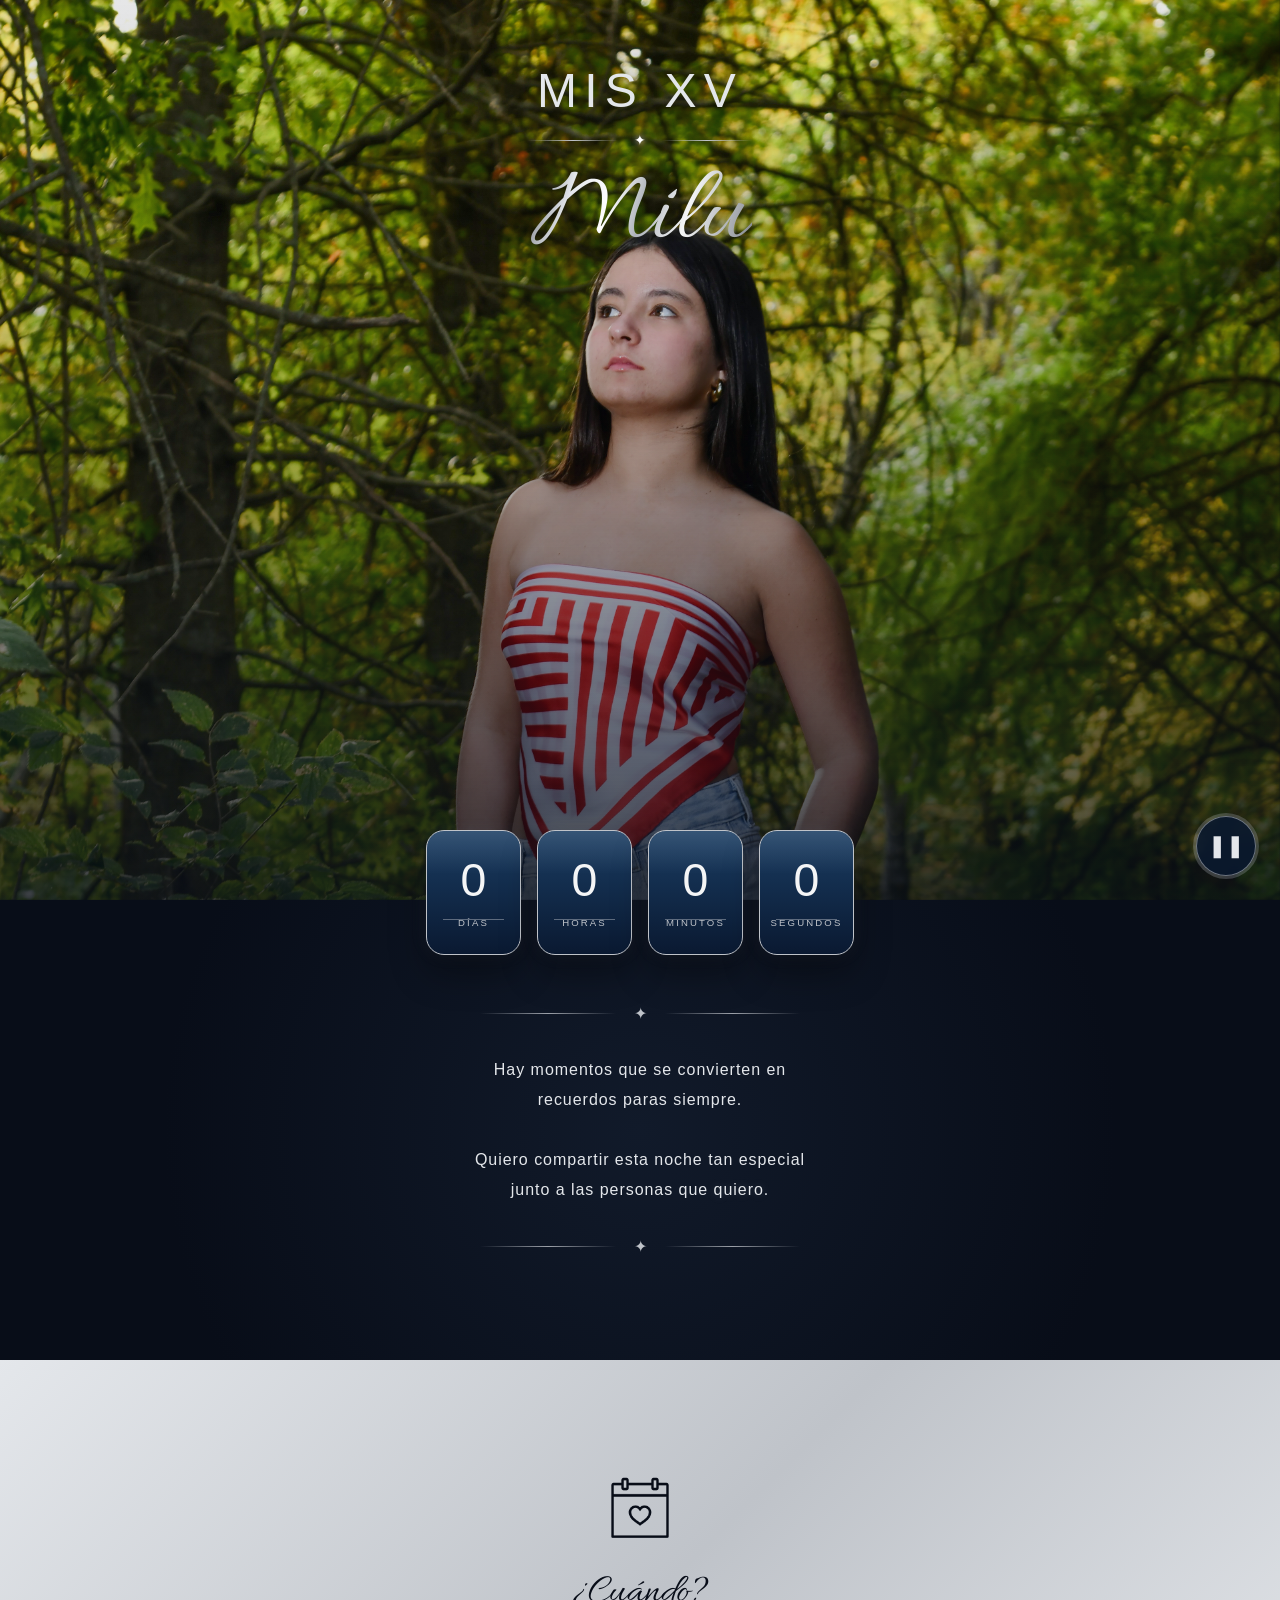
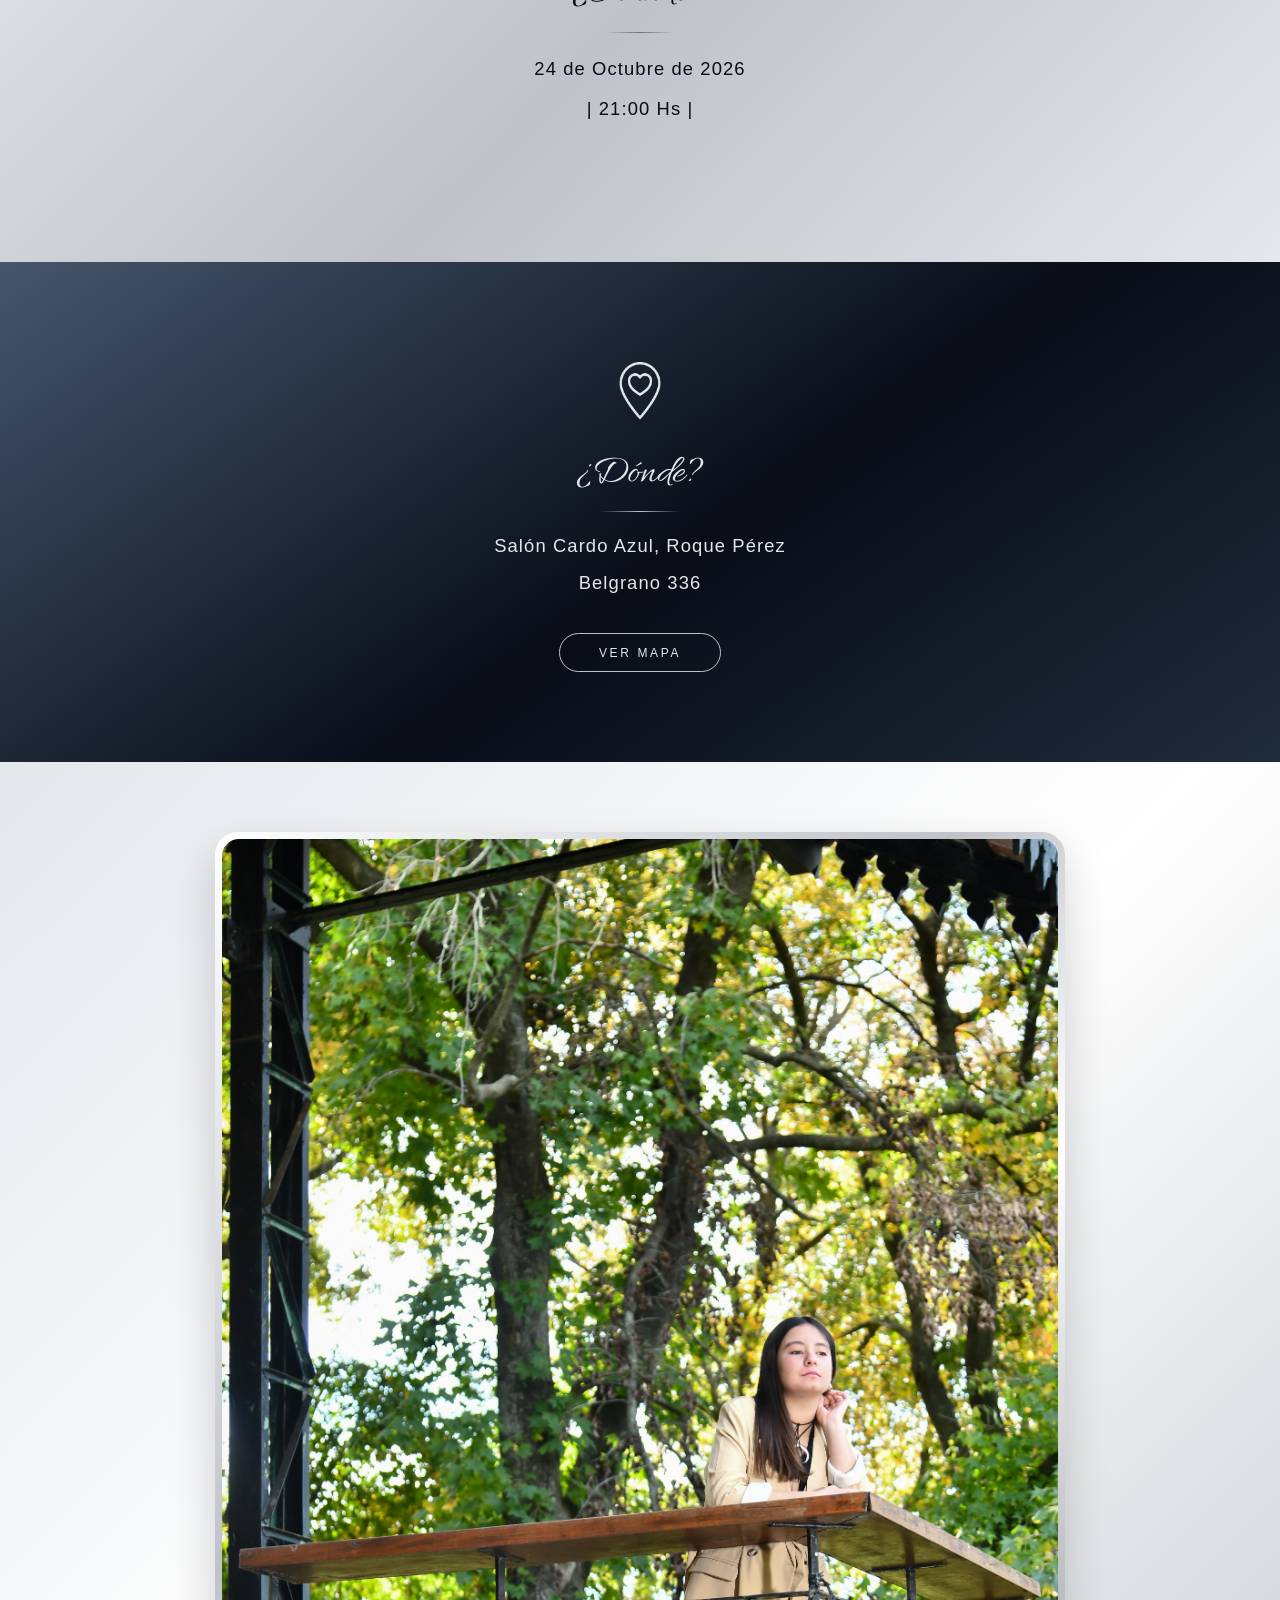
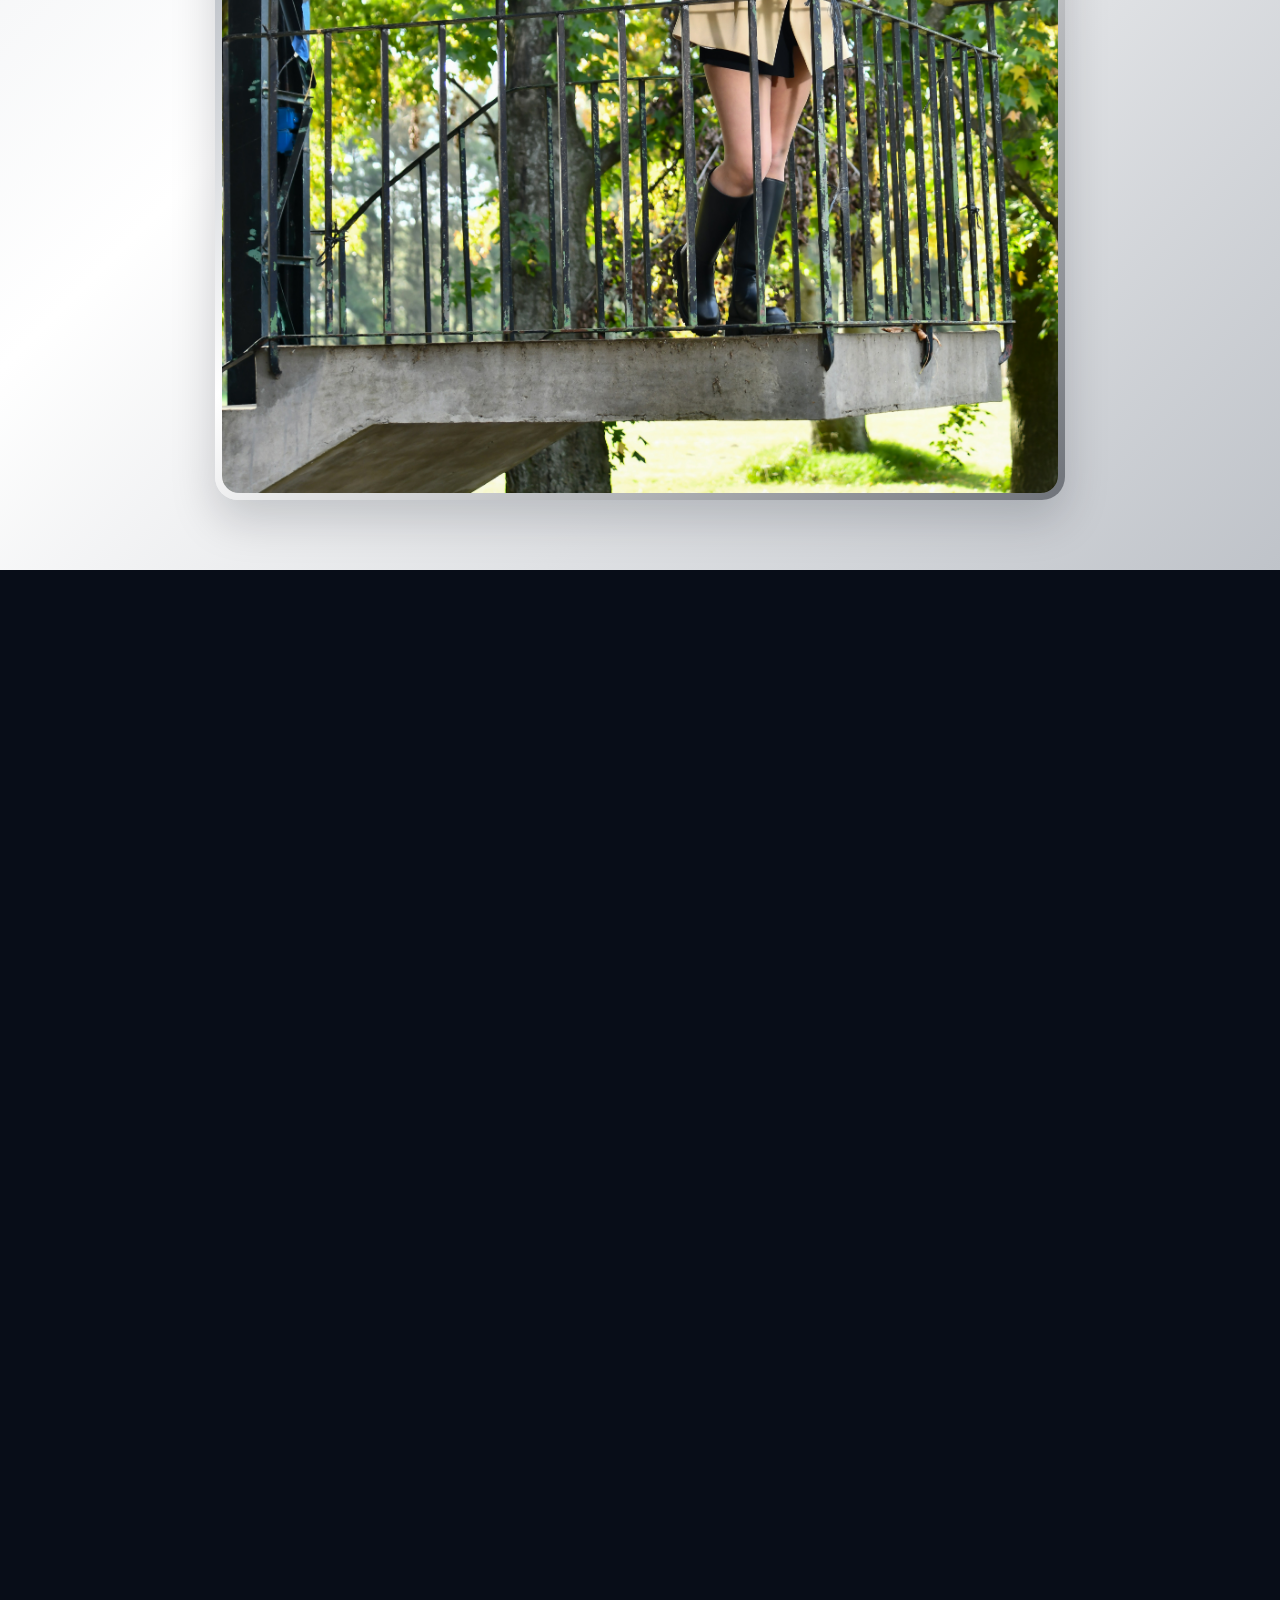
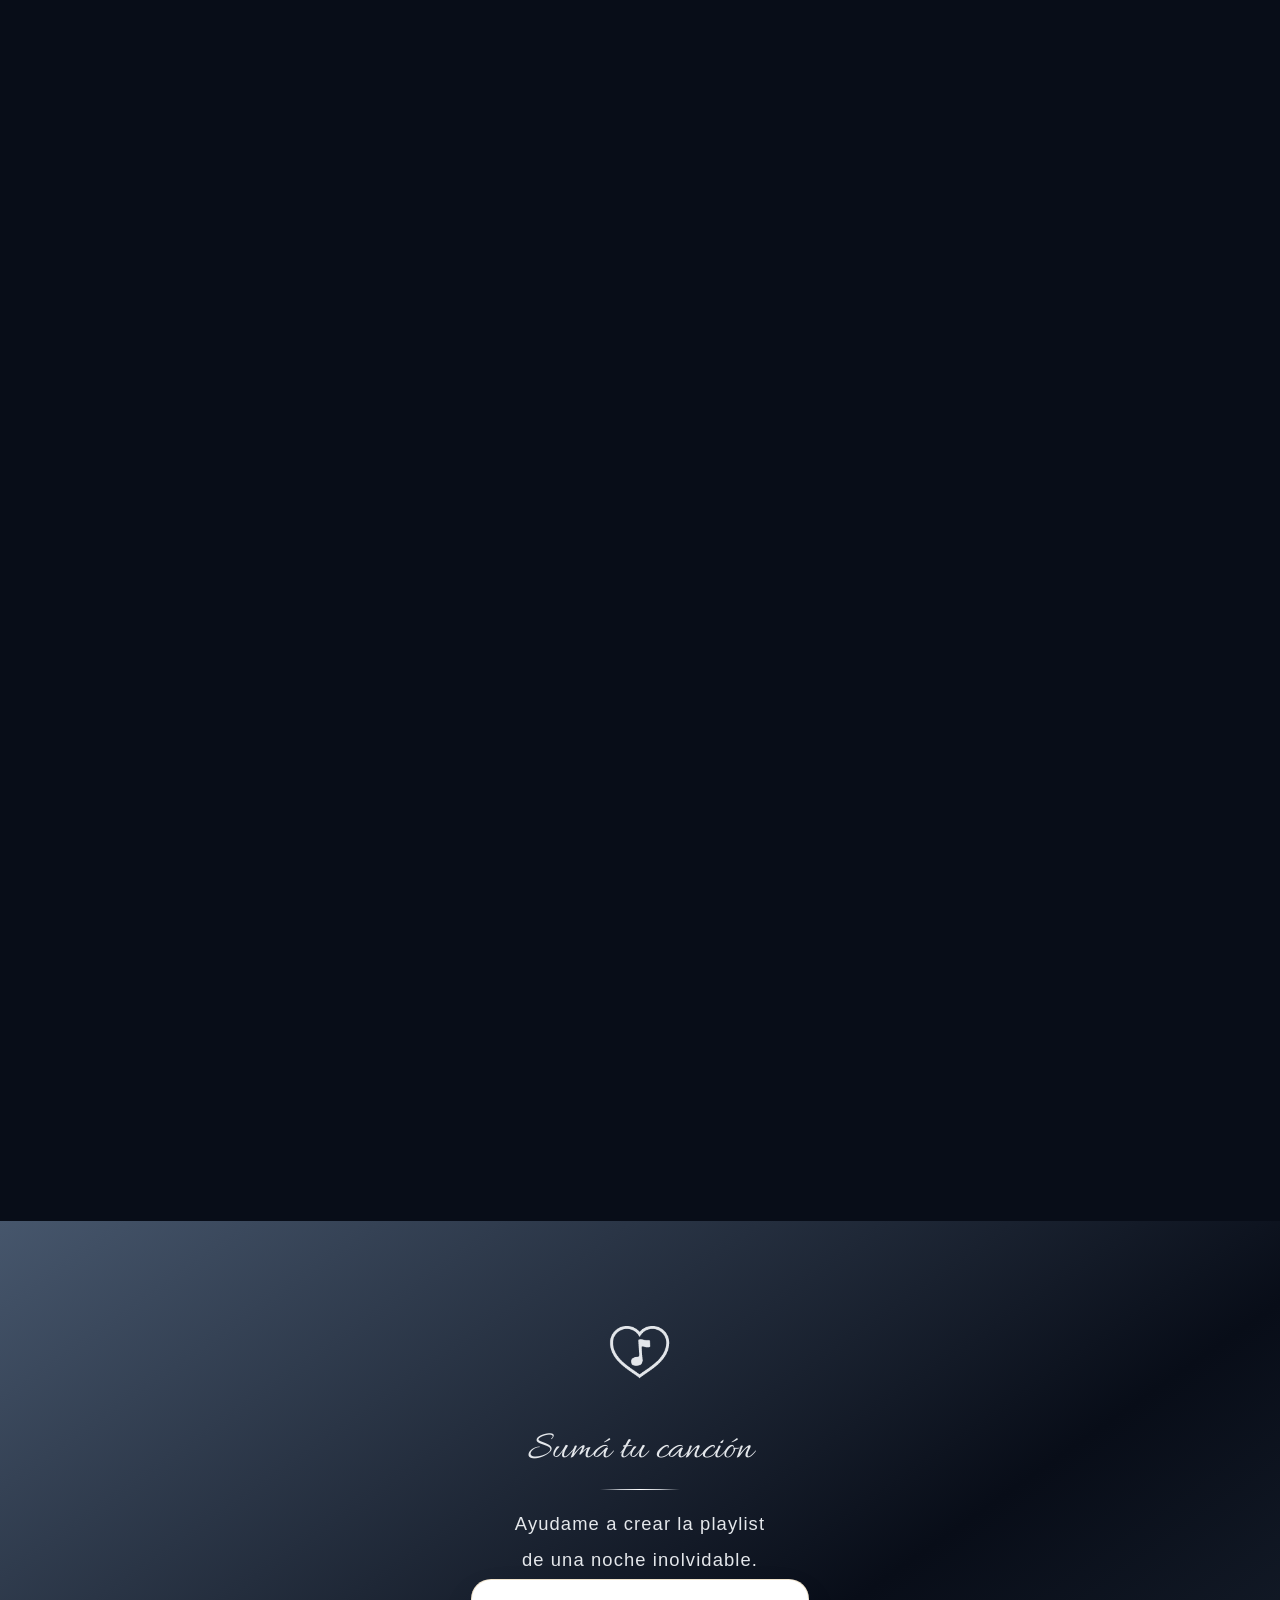
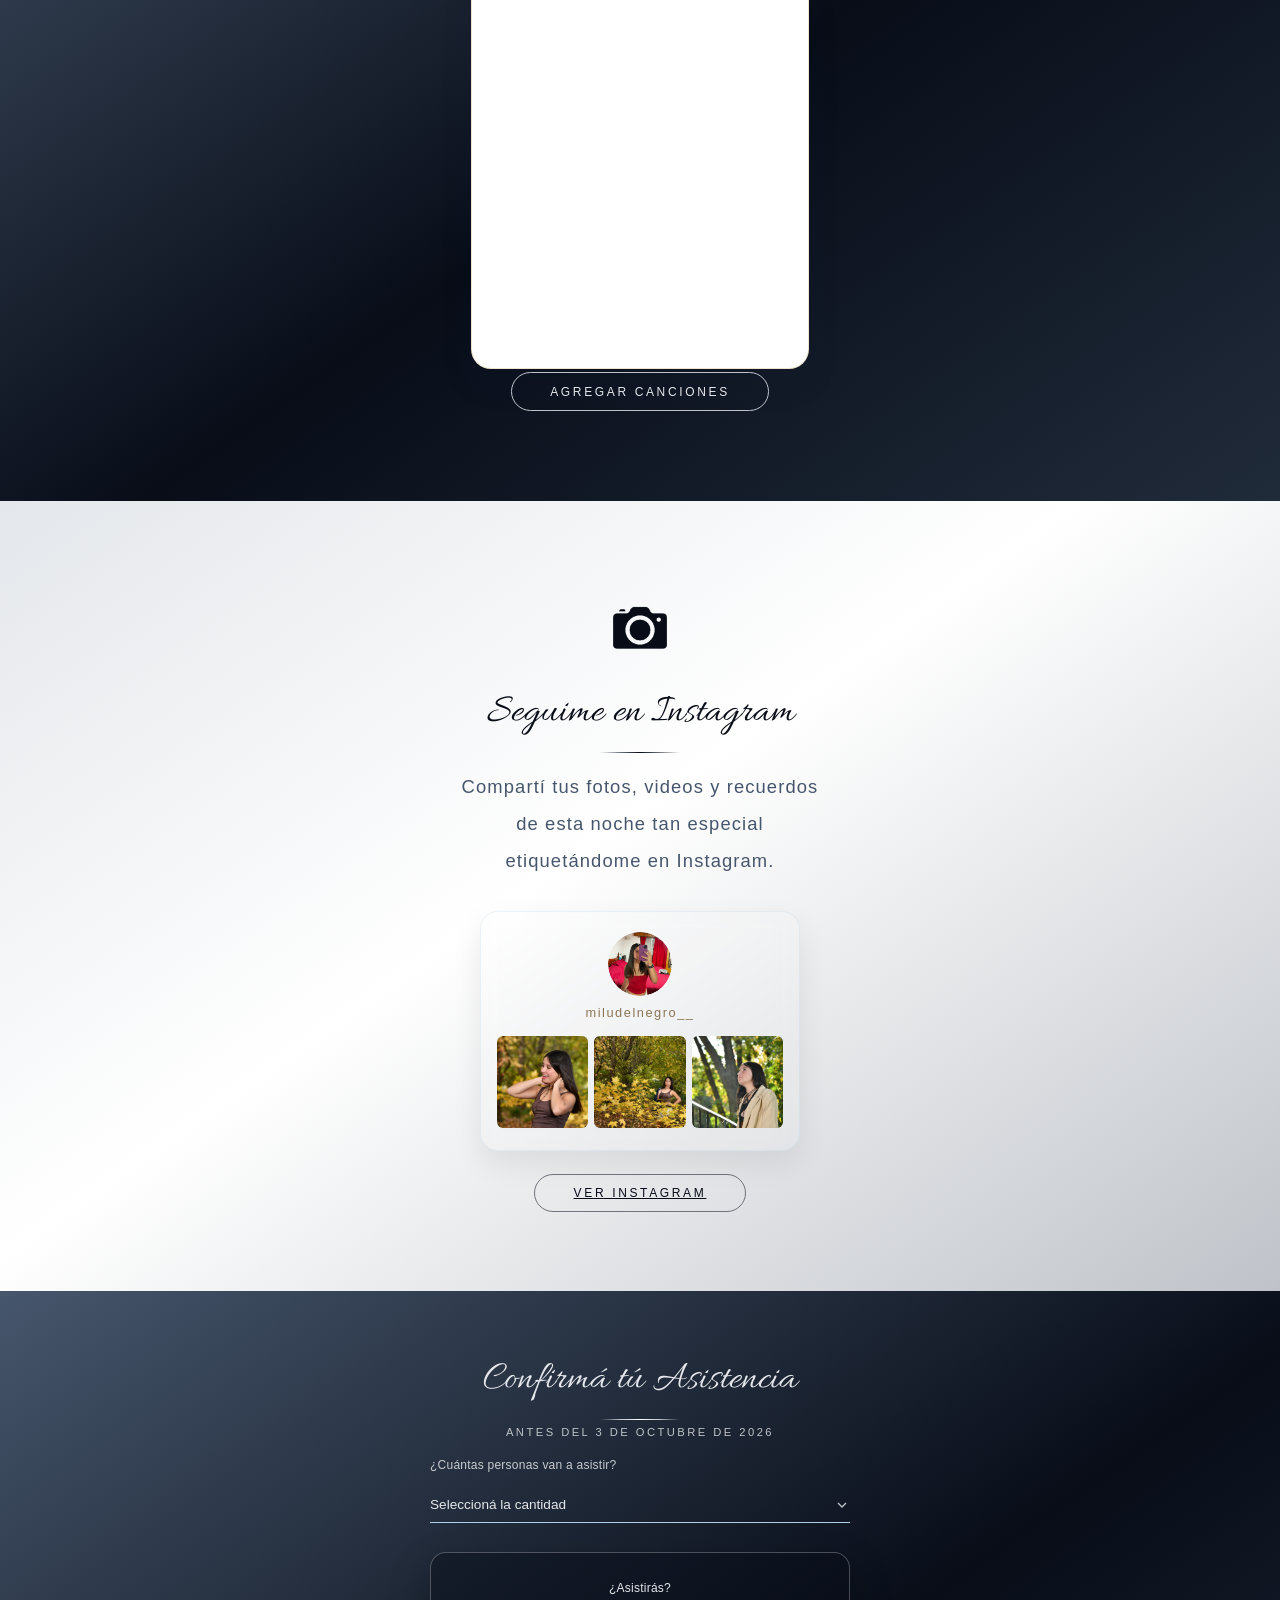
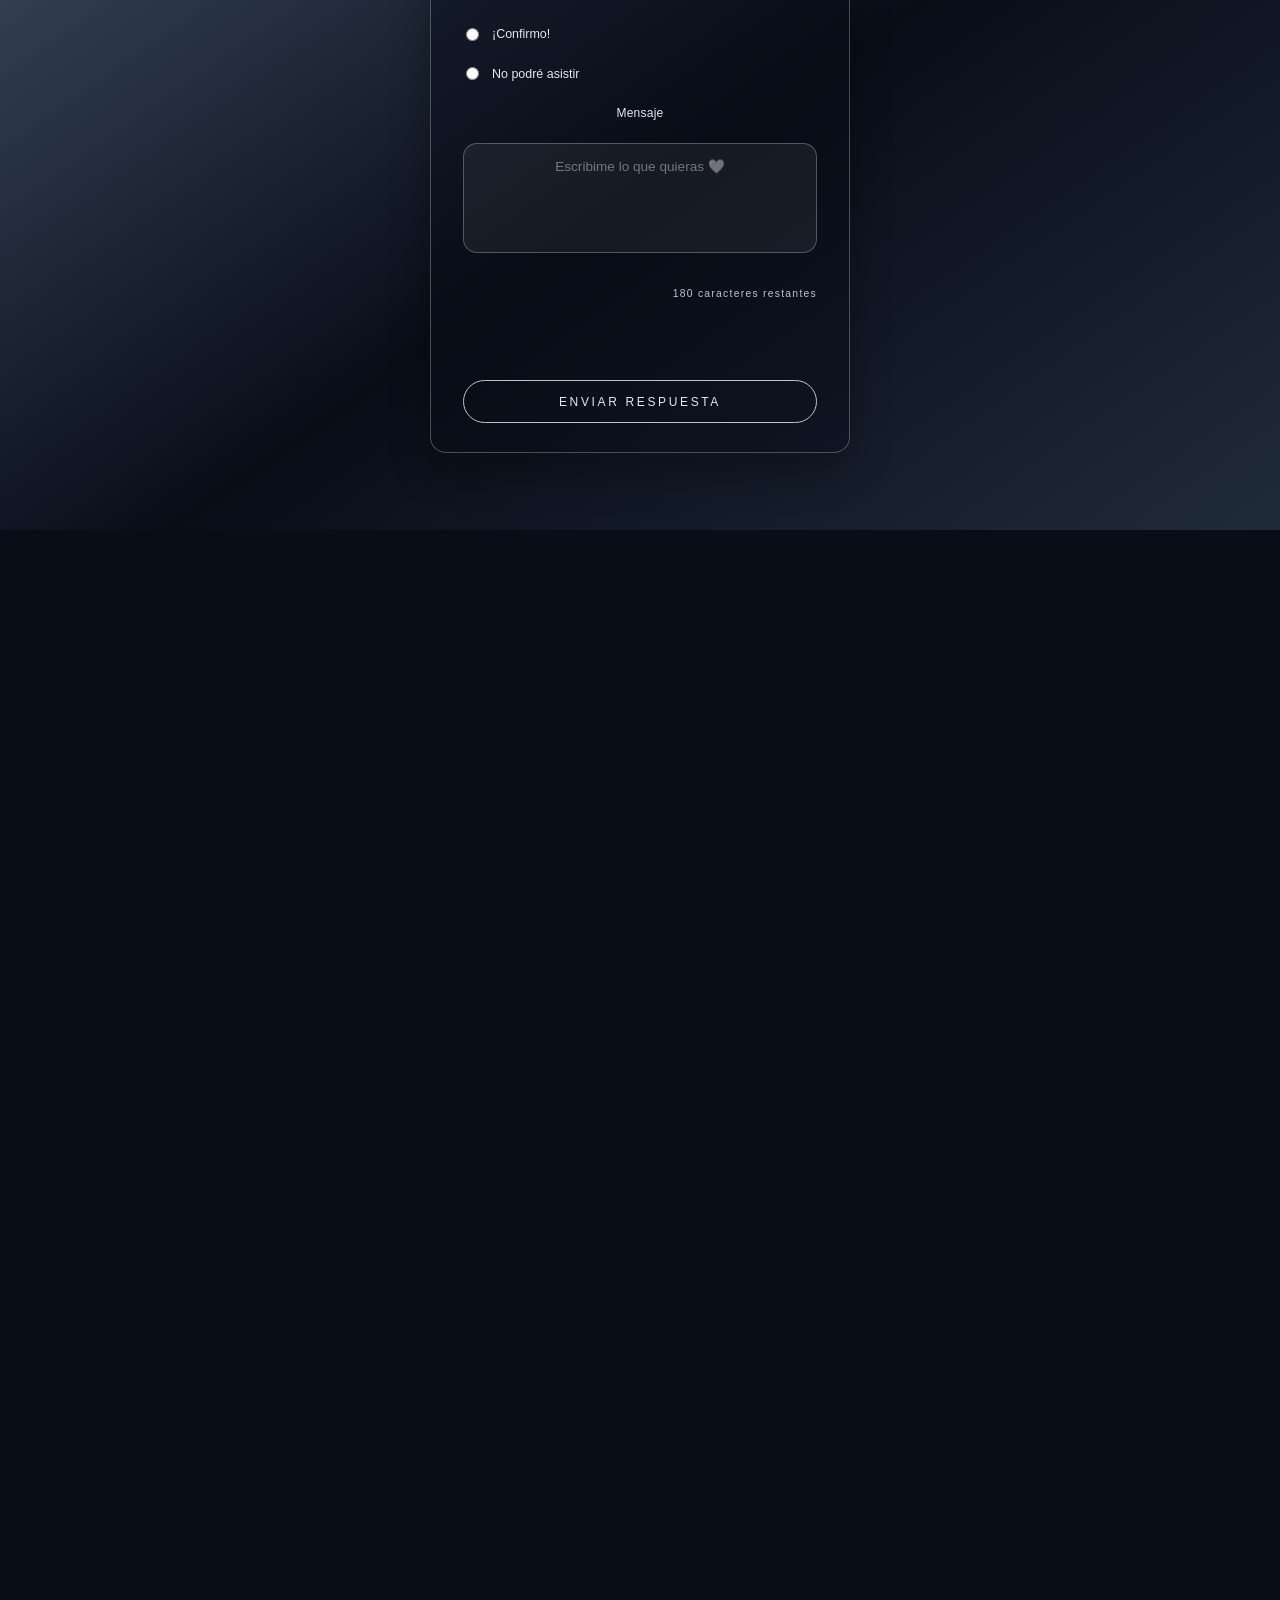
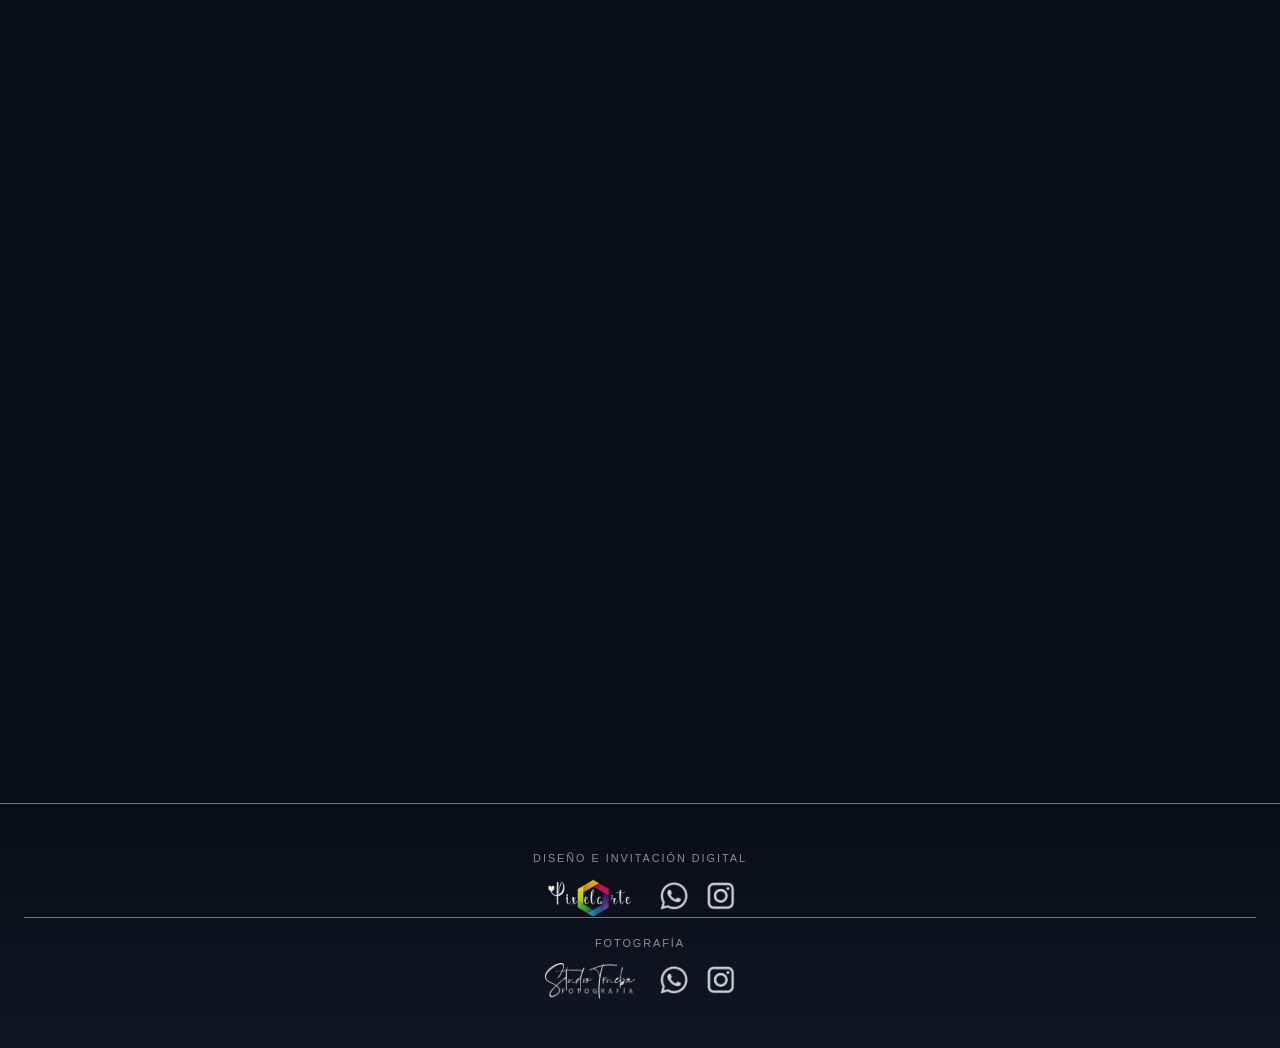
==== commit 85c2979a: "Update invitacion.html" ====
--- a/invitacion.html
+++ b/invitacion.html
@@ -313,12 +313,13 @@
 
   <!-- CANTIDAD (AFUERA DEL CUADRO) -->
 <div class="cantidad-wrapper">
+  <div class="cantidad-wrapper">
   <label for="cantidadPersonas" class="label">
-    Número de personas a confirmar
+    ¿Cuántas personas van a asistir?
   </label>
 
   <select name="entry.540690027" id="cantidadPersonas" required>
-    <option value="">Seleccionar</option>
+    <option value="">Seleccioná la cantidad</option>
     <option value="1">1 persona</option>
     <option value="2">2 personas</option>
     <option value="3">3 personas</option>
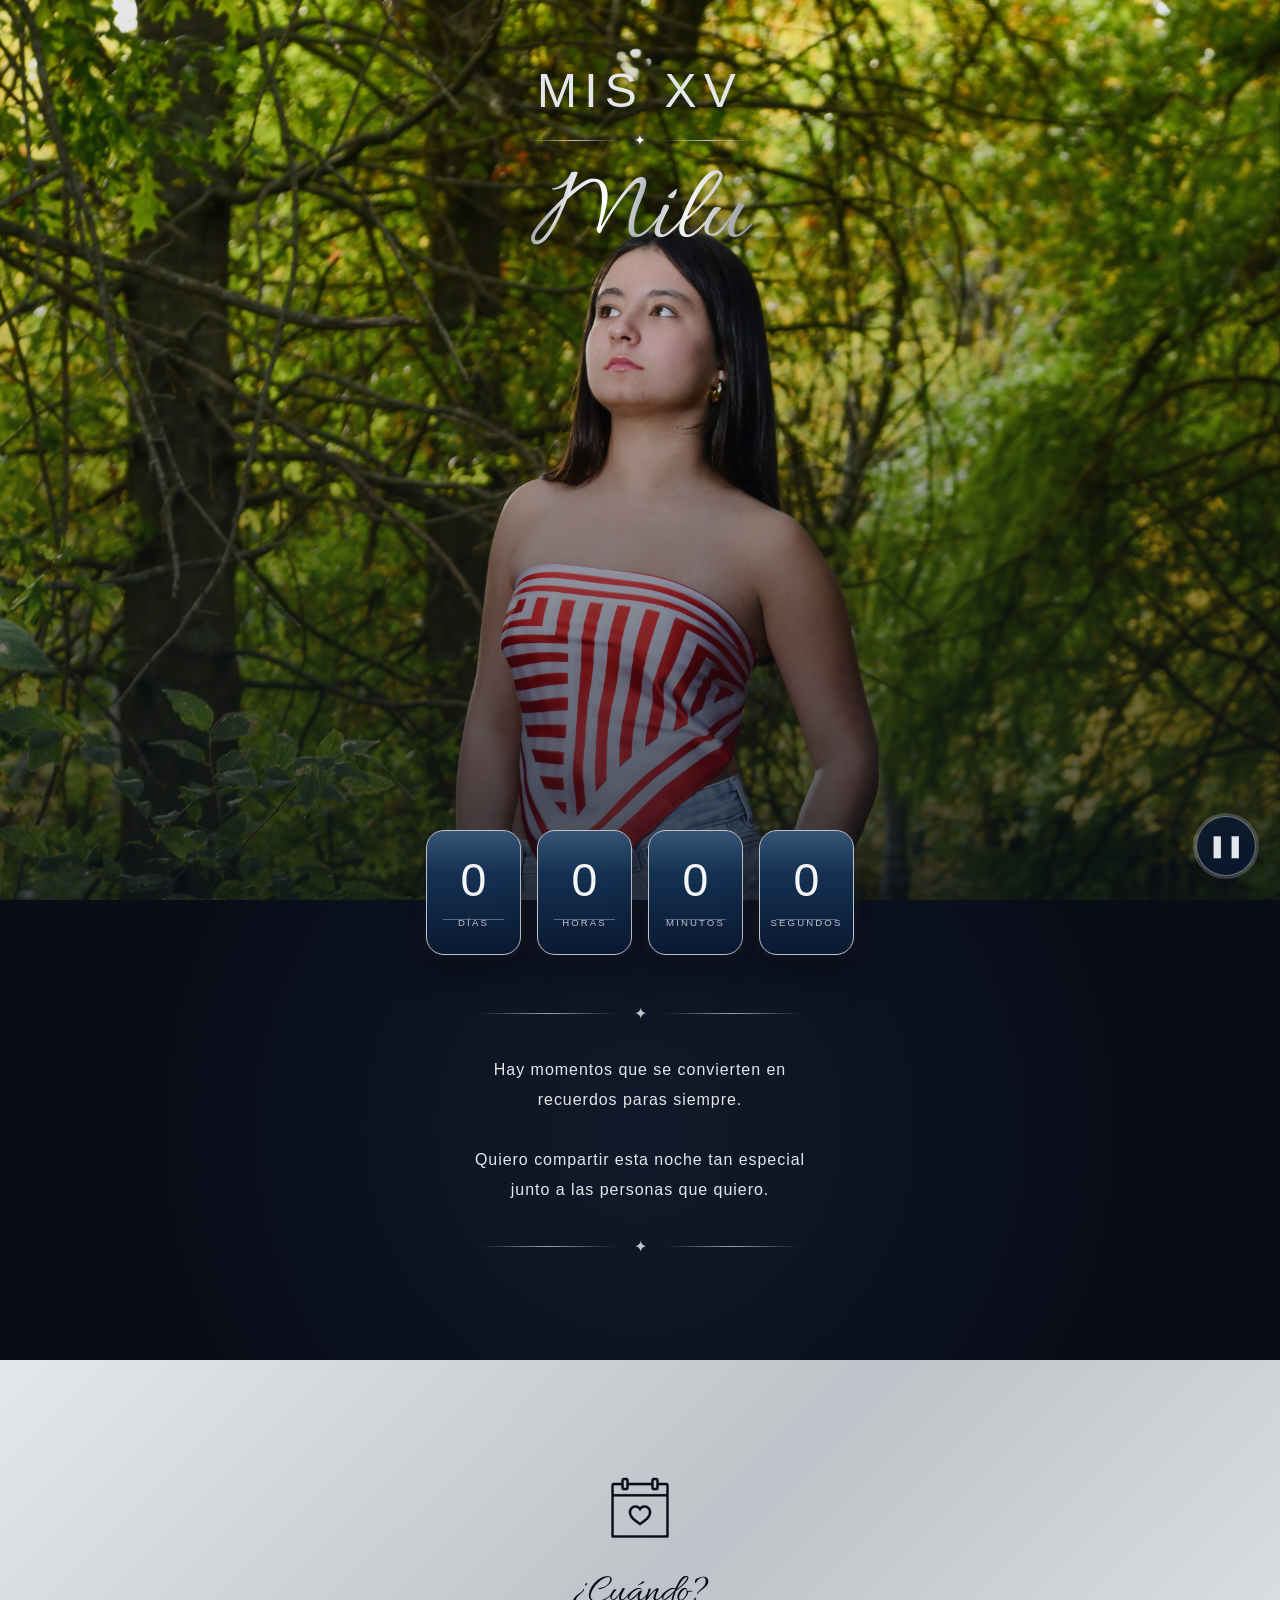
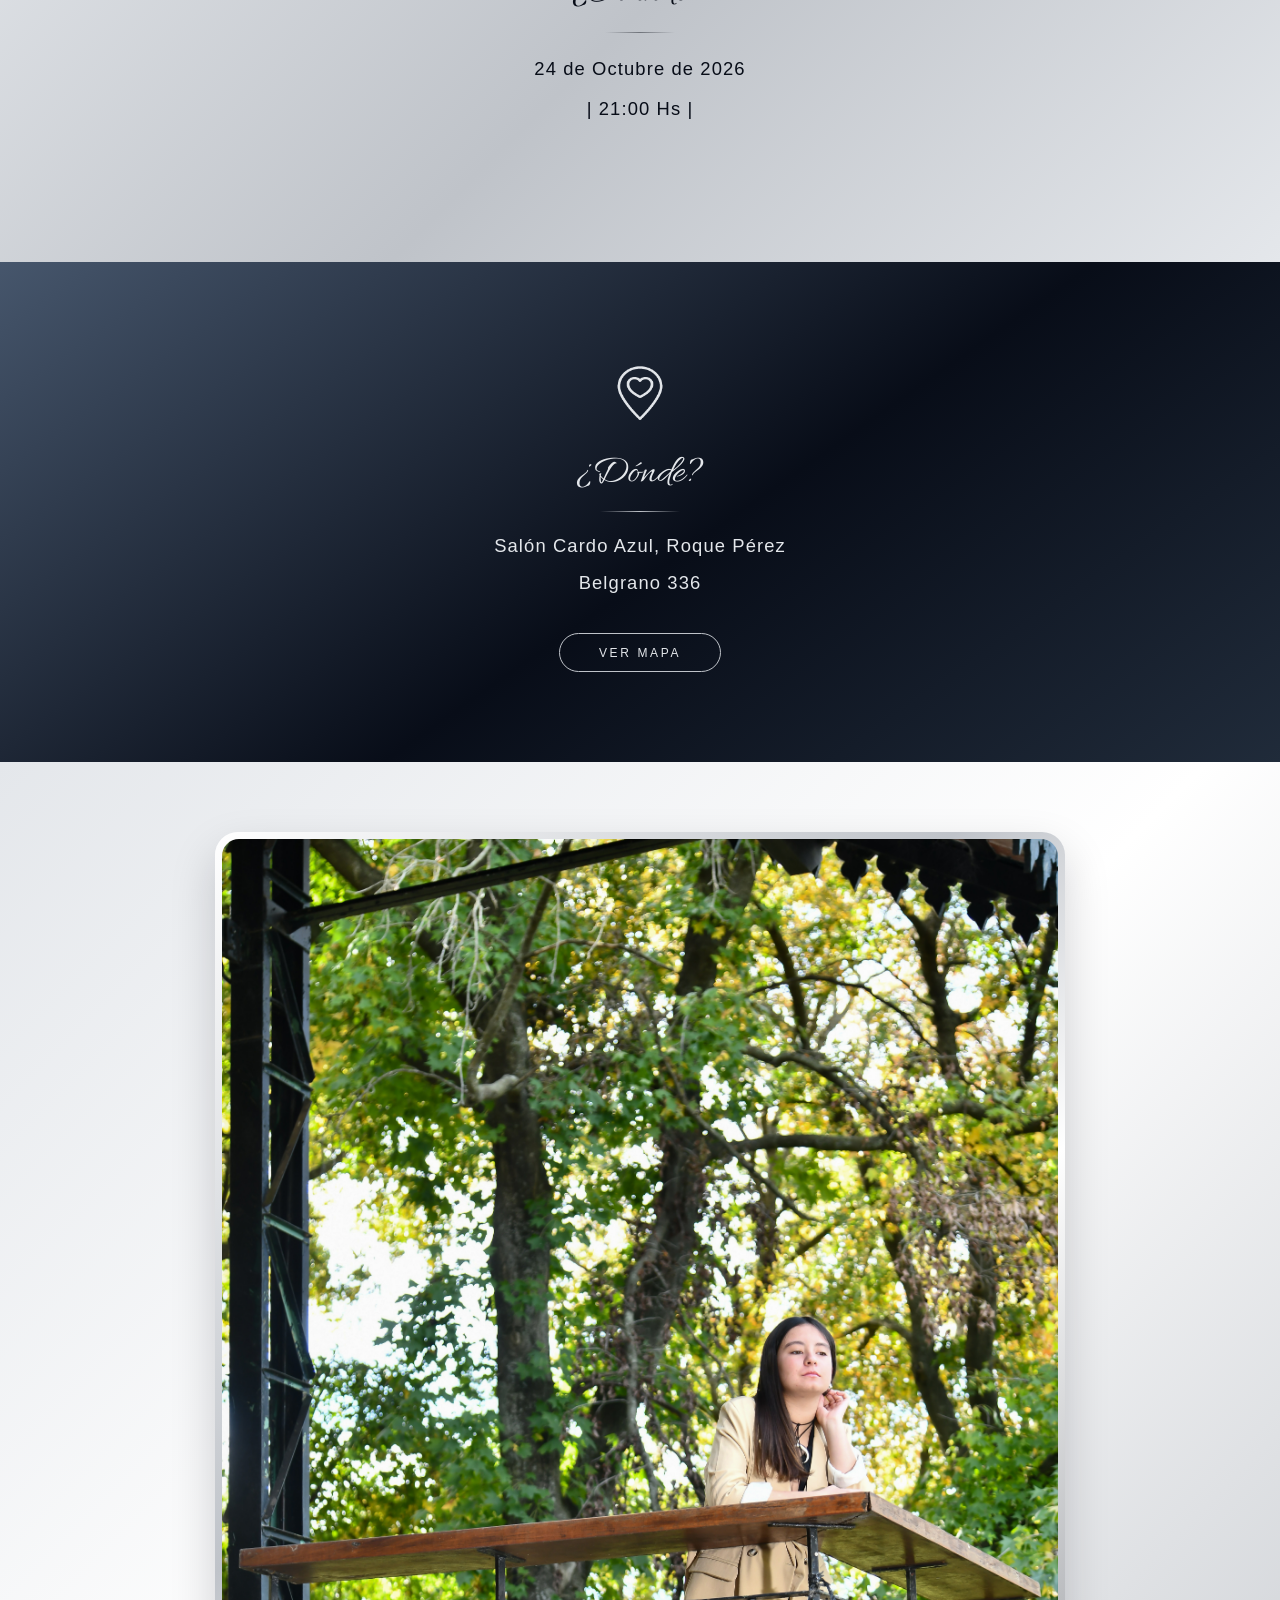
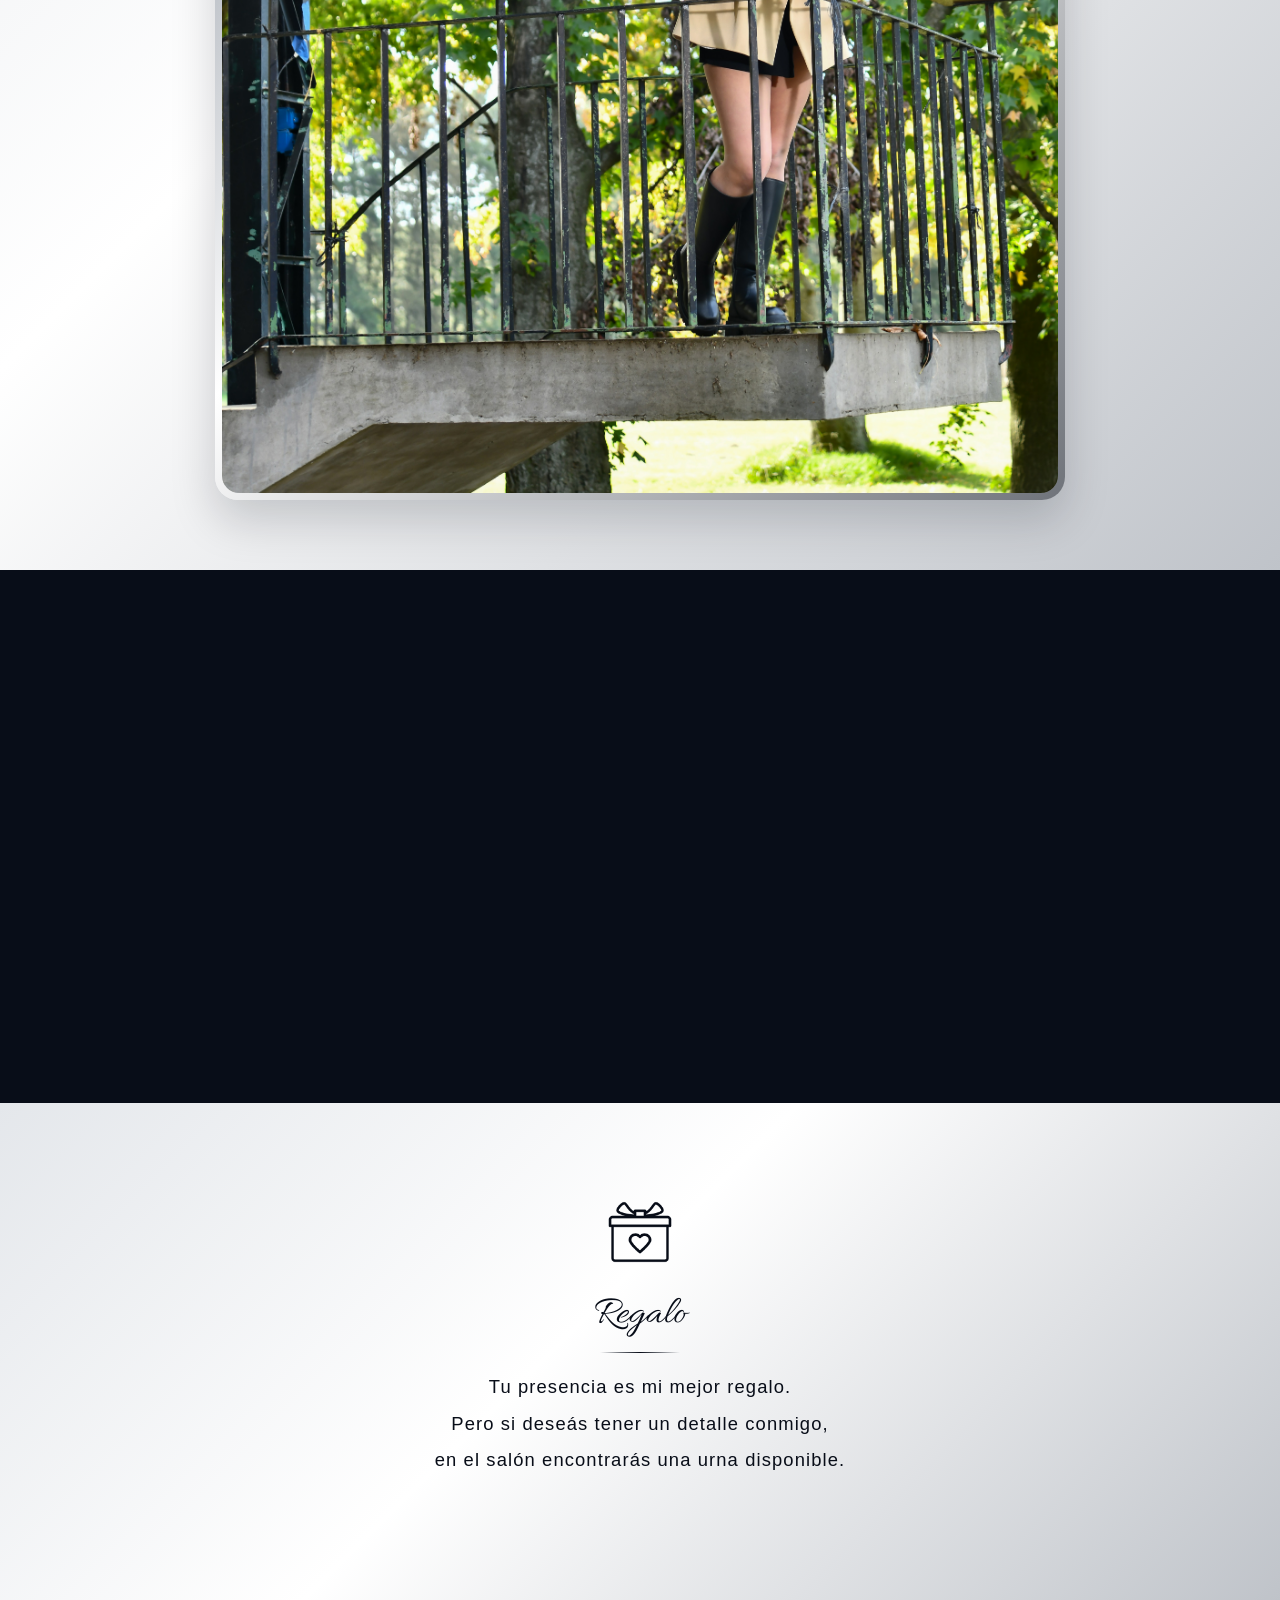
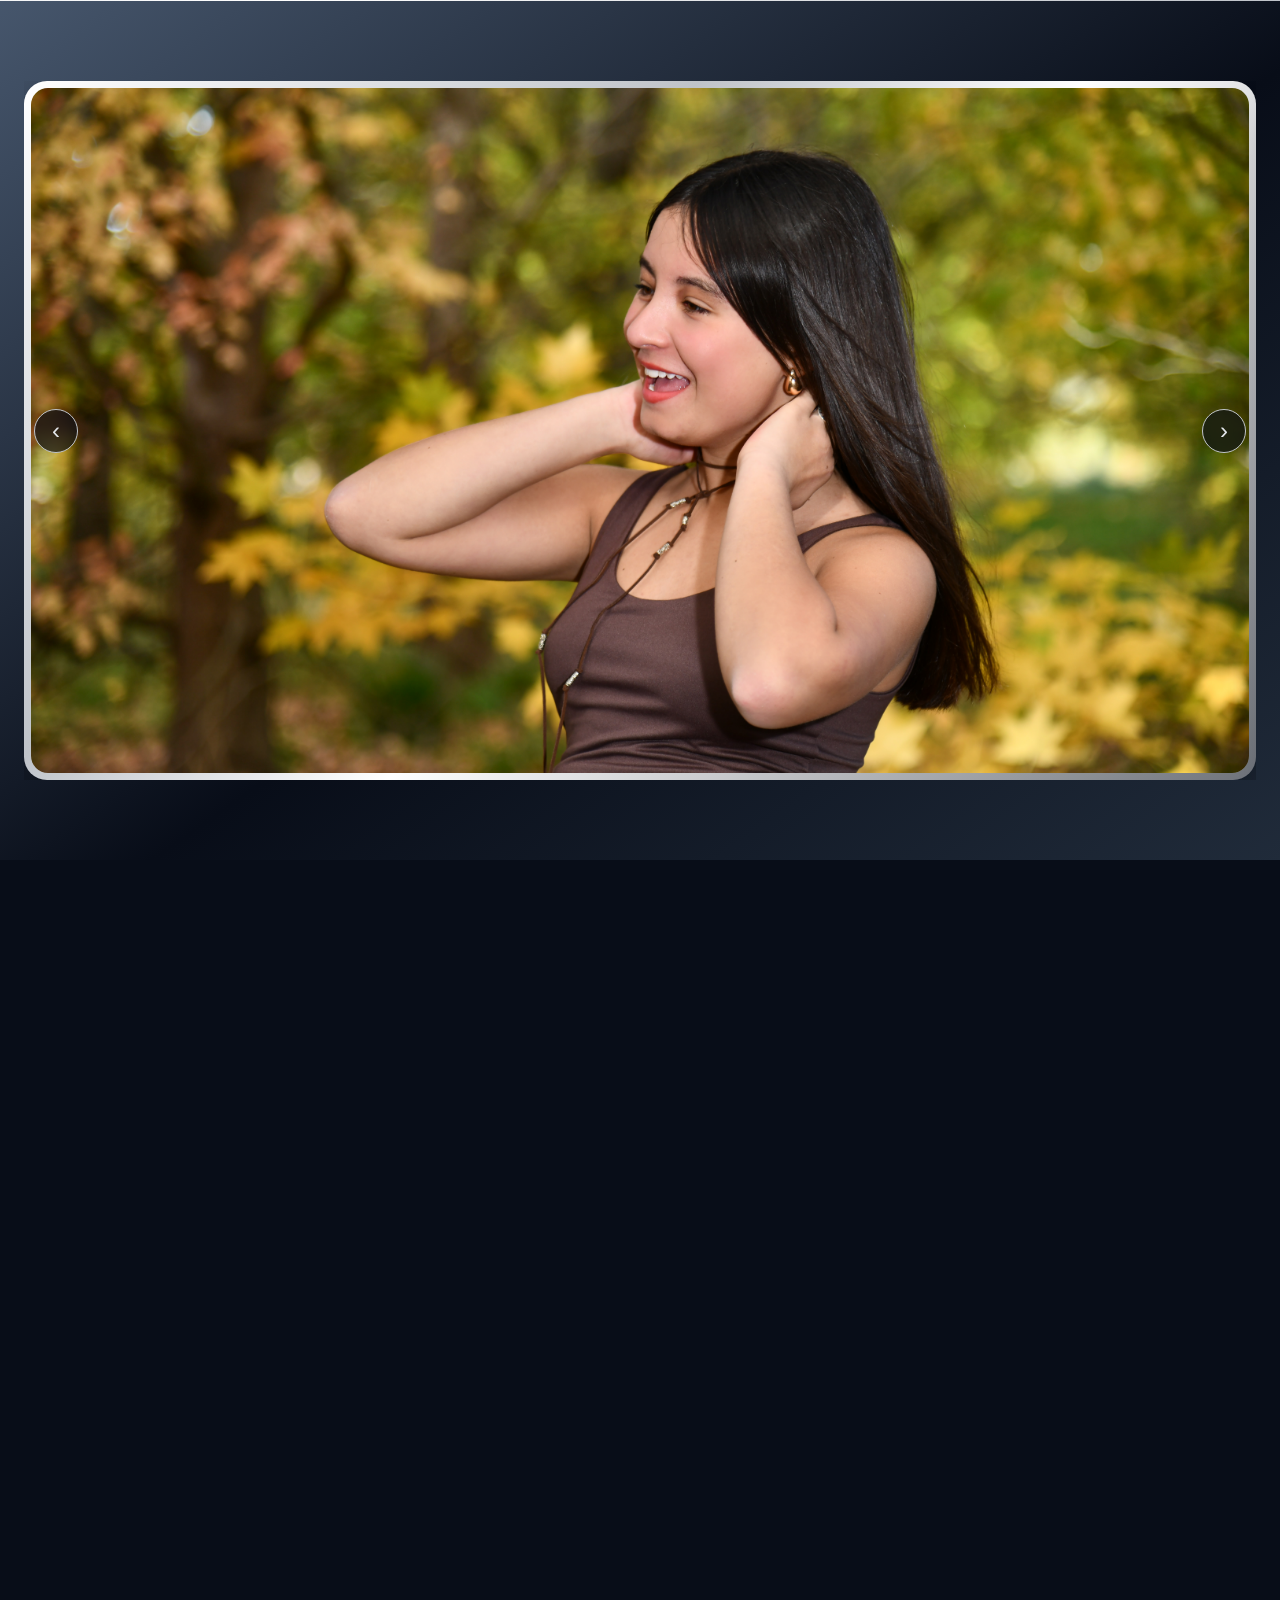
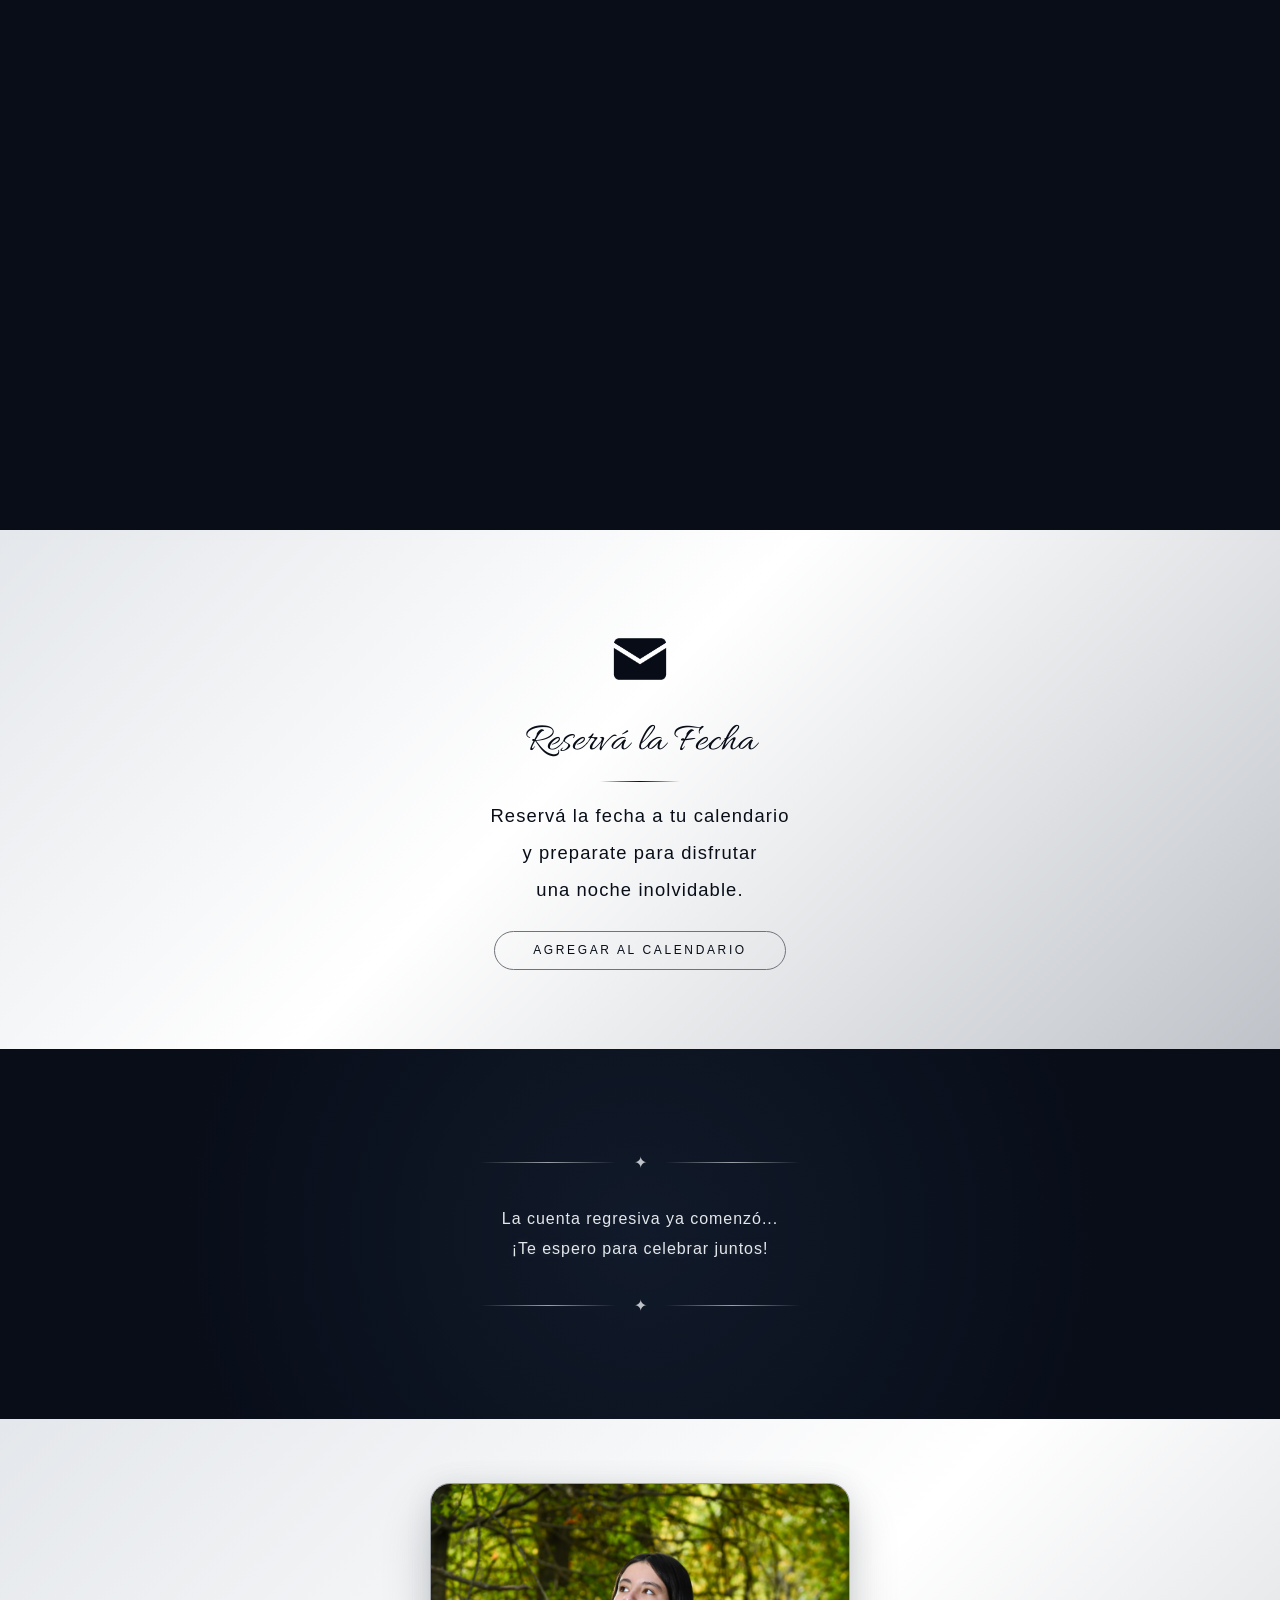
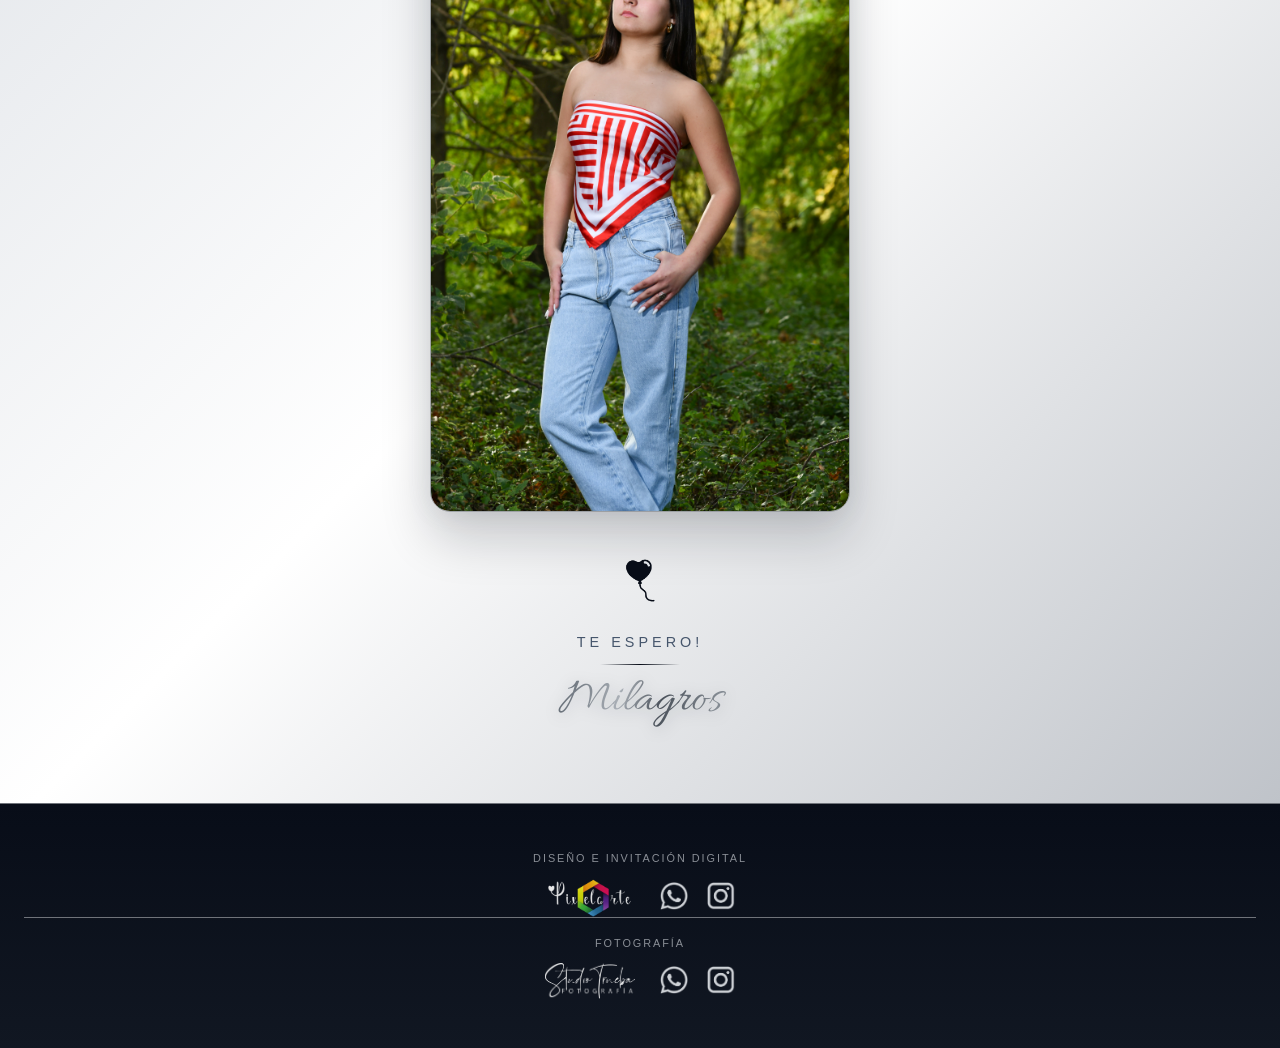
==== commit 29b0dd39: "Update invitacion.html" ====
--- a/invitacion.html
+++ b/invitacion.html
@@ -407,9 +407,25 @@
     <iframe name="hidden_iframe" style="display:none;"></iframe>
 
     <div id="mensajeGracias" class="mensaje-gracias oculto">
-      <p class="mensaje-titulo">¡GRACIAS!</p>
-      <p class="mensaje-texto">Tu respuesta fue enviada correctamente 🤍</p>
-    </div>
+  <div class="mensaje-gracias-contenido">
+
+    <button
+      type="button"
+      class="mensaje-gracias-cerrar"
+      onclick="cerrarMensajeGracias()"
+      aria-label="Cerrar"
+    >
+      ×
+    </button>
+
+    <p class="mensaje-titulo">¡GRACIAS!</p>
+
+    <p class="mensaje-texto">
+      Tu respuesta fue enviada correctamente 🤍
+    </p>
+
+  </div>
+</div>
   </div>
 </section>
 
--- a/inv.css
+++ b/inv.css
@@ -2896,4 +2896,88 @@
 
   box-shadow:
     inset 0 0 0 1px rgba(255,255,255,0.35);
-}+}
+
+.cantidad-indicacion {
+  margin: 0 0 18px;
+  font-size: 0.95rem;
+  text-align: center;
+  color: var(--plata-clara);
+}
+
+/* ==============================
+   MENSAJE DE CONFIRMACIÓN
+   ============================== */
+
+.mensaje-gracias {
+  position: fixed;
+  inset: 0;
+  z-index: 9999;
+
+  display: flex;
+  align-items: center;
+  justify-content: center;
+
+  background: rgba(8, 13, 24, 0.72);
+  backdrop-filter: blur(5px);
+
+  padding: 24px;
+}
+
+.mensaje-gracias.oculto {
+  display: none;
+}
+
+.mensaje-gracias-contenido {
+  position: relative;
+
+  width: min(90%, 480px);
+  padding: 55px 35px 45px;
+
+  background: #080D18;
+  border: 1px solid #BFC3C9;
+  border-radius: 4px;
+
+  text-align: center;
+
+  box-shadow: 0 20px 60px rgba(0, 0, 0, 0.45);
+}
+
+.mensaje-gracias-cerrar {
+  position: absolute;
+  top: 12px;
+  right: 15px;
+
+  width: 38px;
+  height: 38px;
+
+  border: none;
+  background: transparent;
+
+  color: #E4E7EB;
+  font-size: 32px;
+  font-weight: 300;
+  line-height: 1;
+
+  cursor: pointer;
+}
+
+.mensaje-gracias-cerrar:hover {
+  color: #FFFFFF;
+}
+
+.mensaje-titulo {
+  margin: 0 0 18px;
+
+  color: #FFFFFF;
+  font-size: 1.8rem;
+  letter-spacing: 0.08em;
+}
+
+.mensaje-texto {
+  margin: 0;
+
+  color: #BFC3C9;
+  font-size: 1rem;
+  line-height: 1.7;
+}
